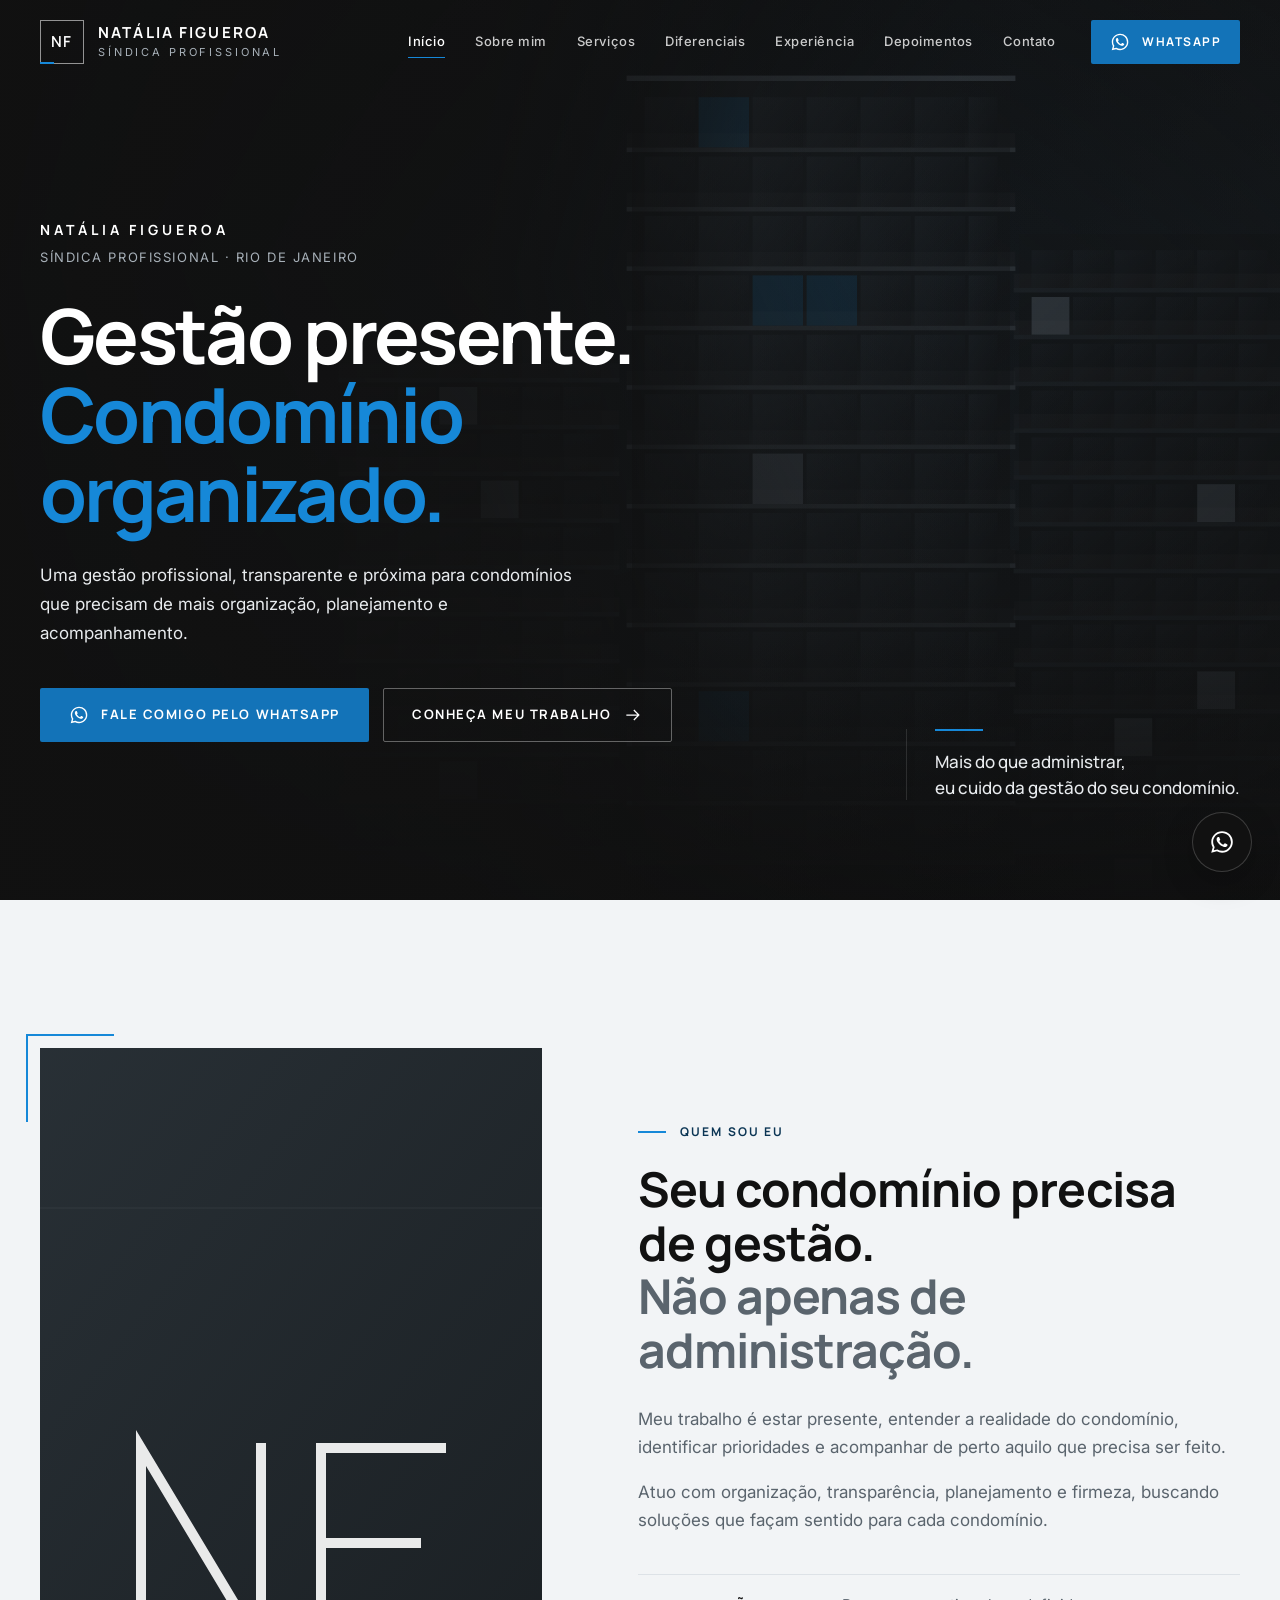
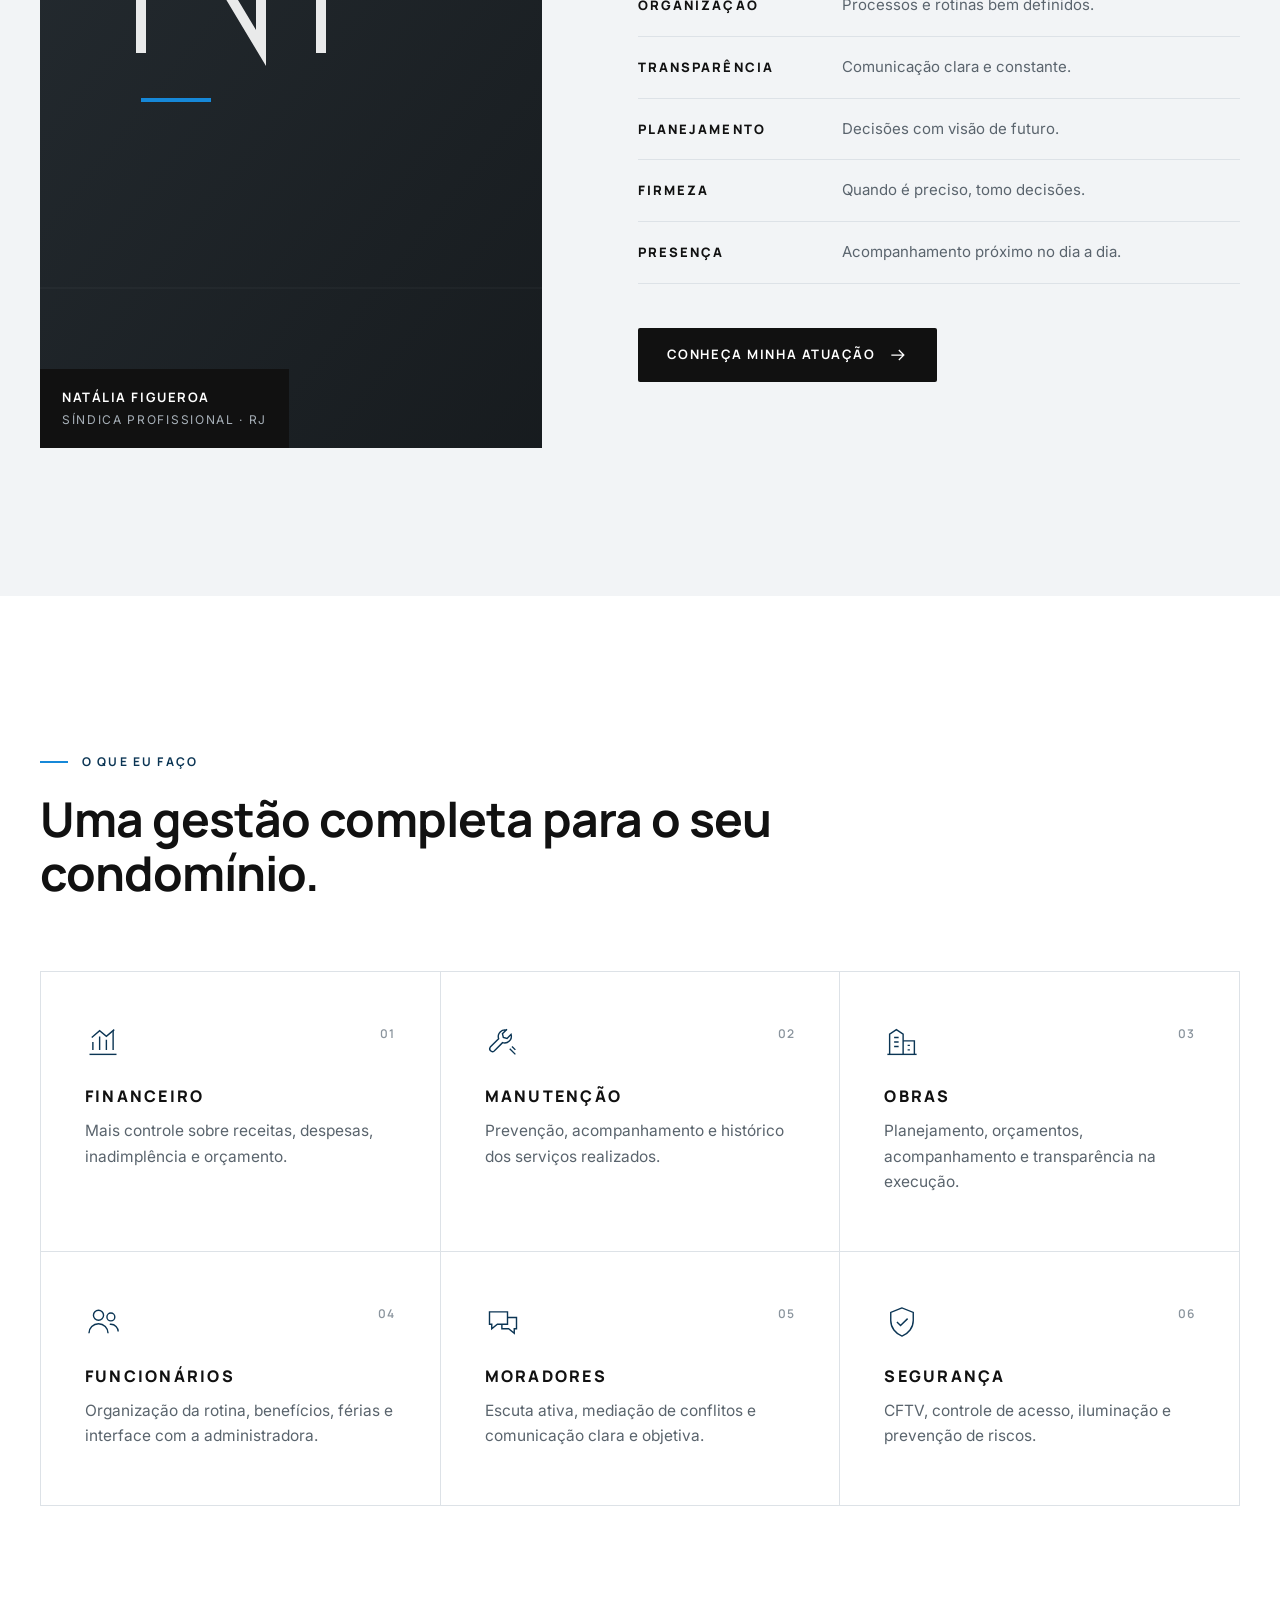
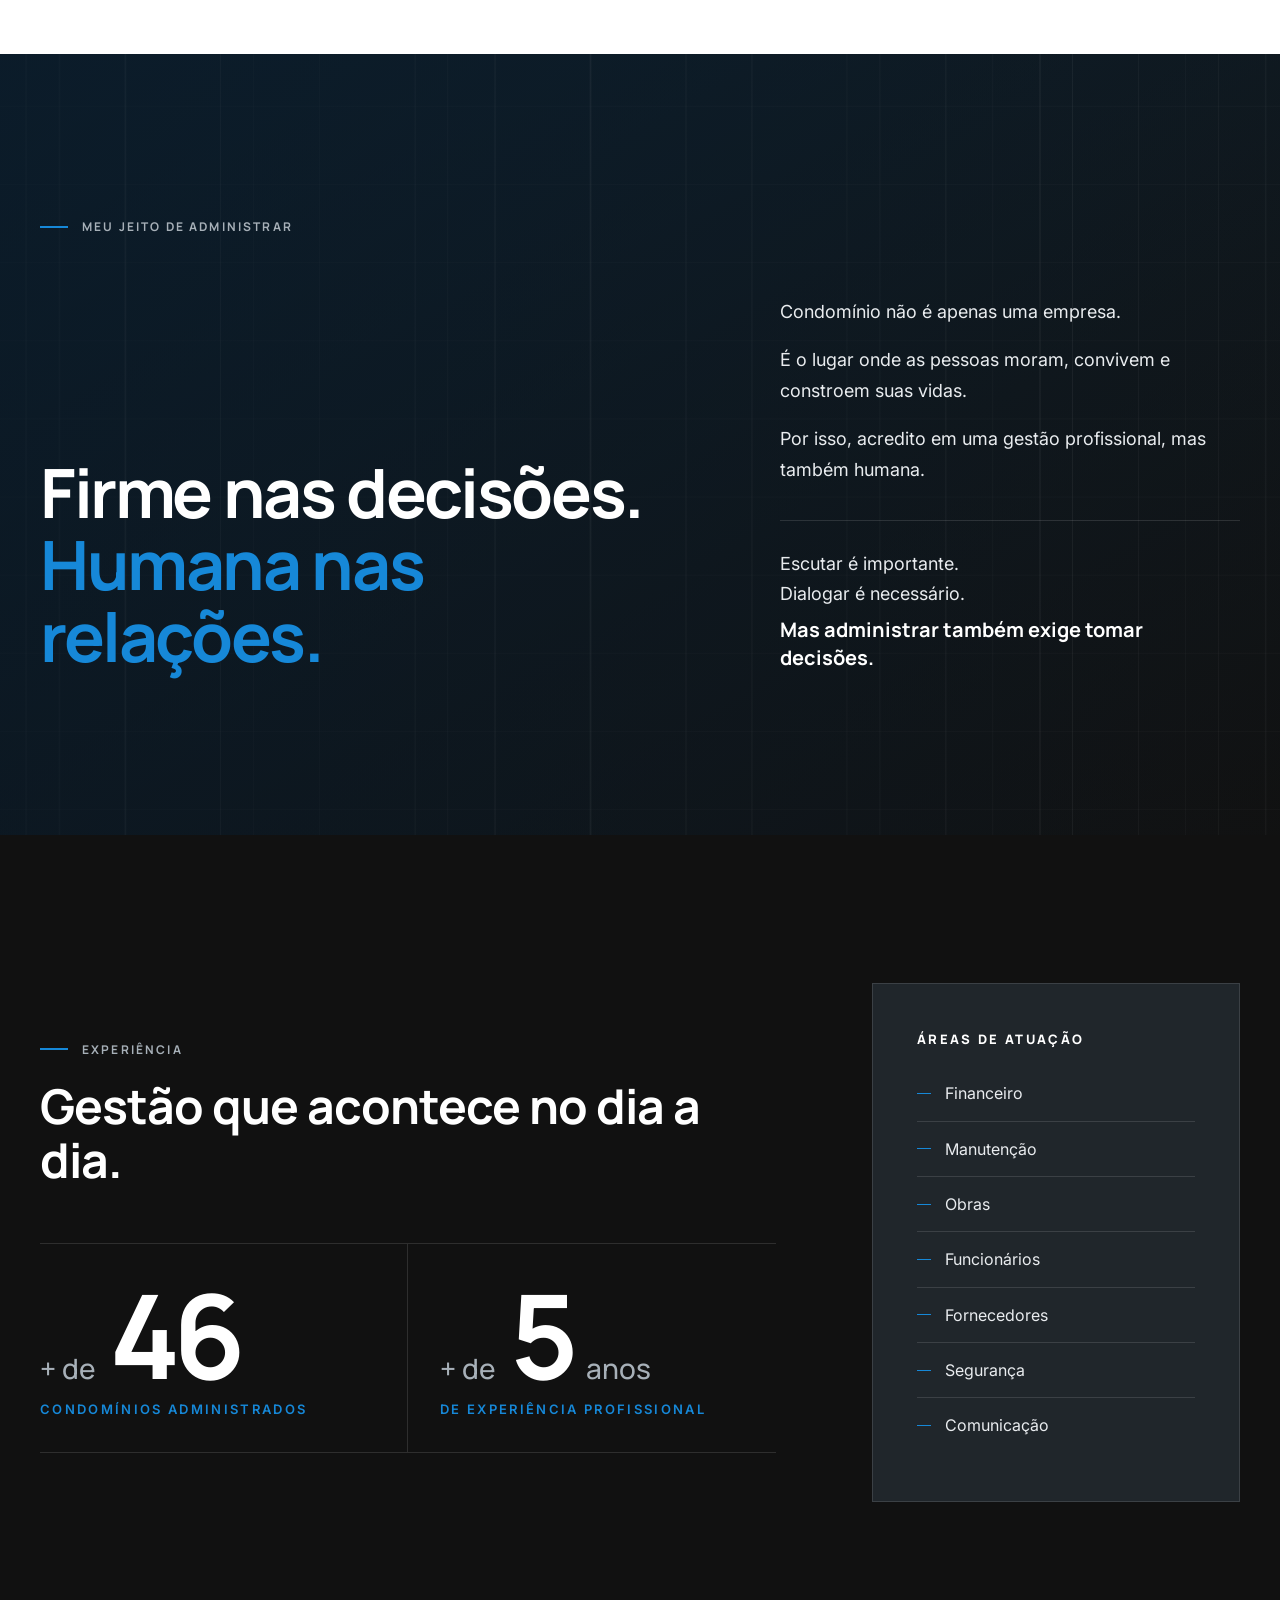
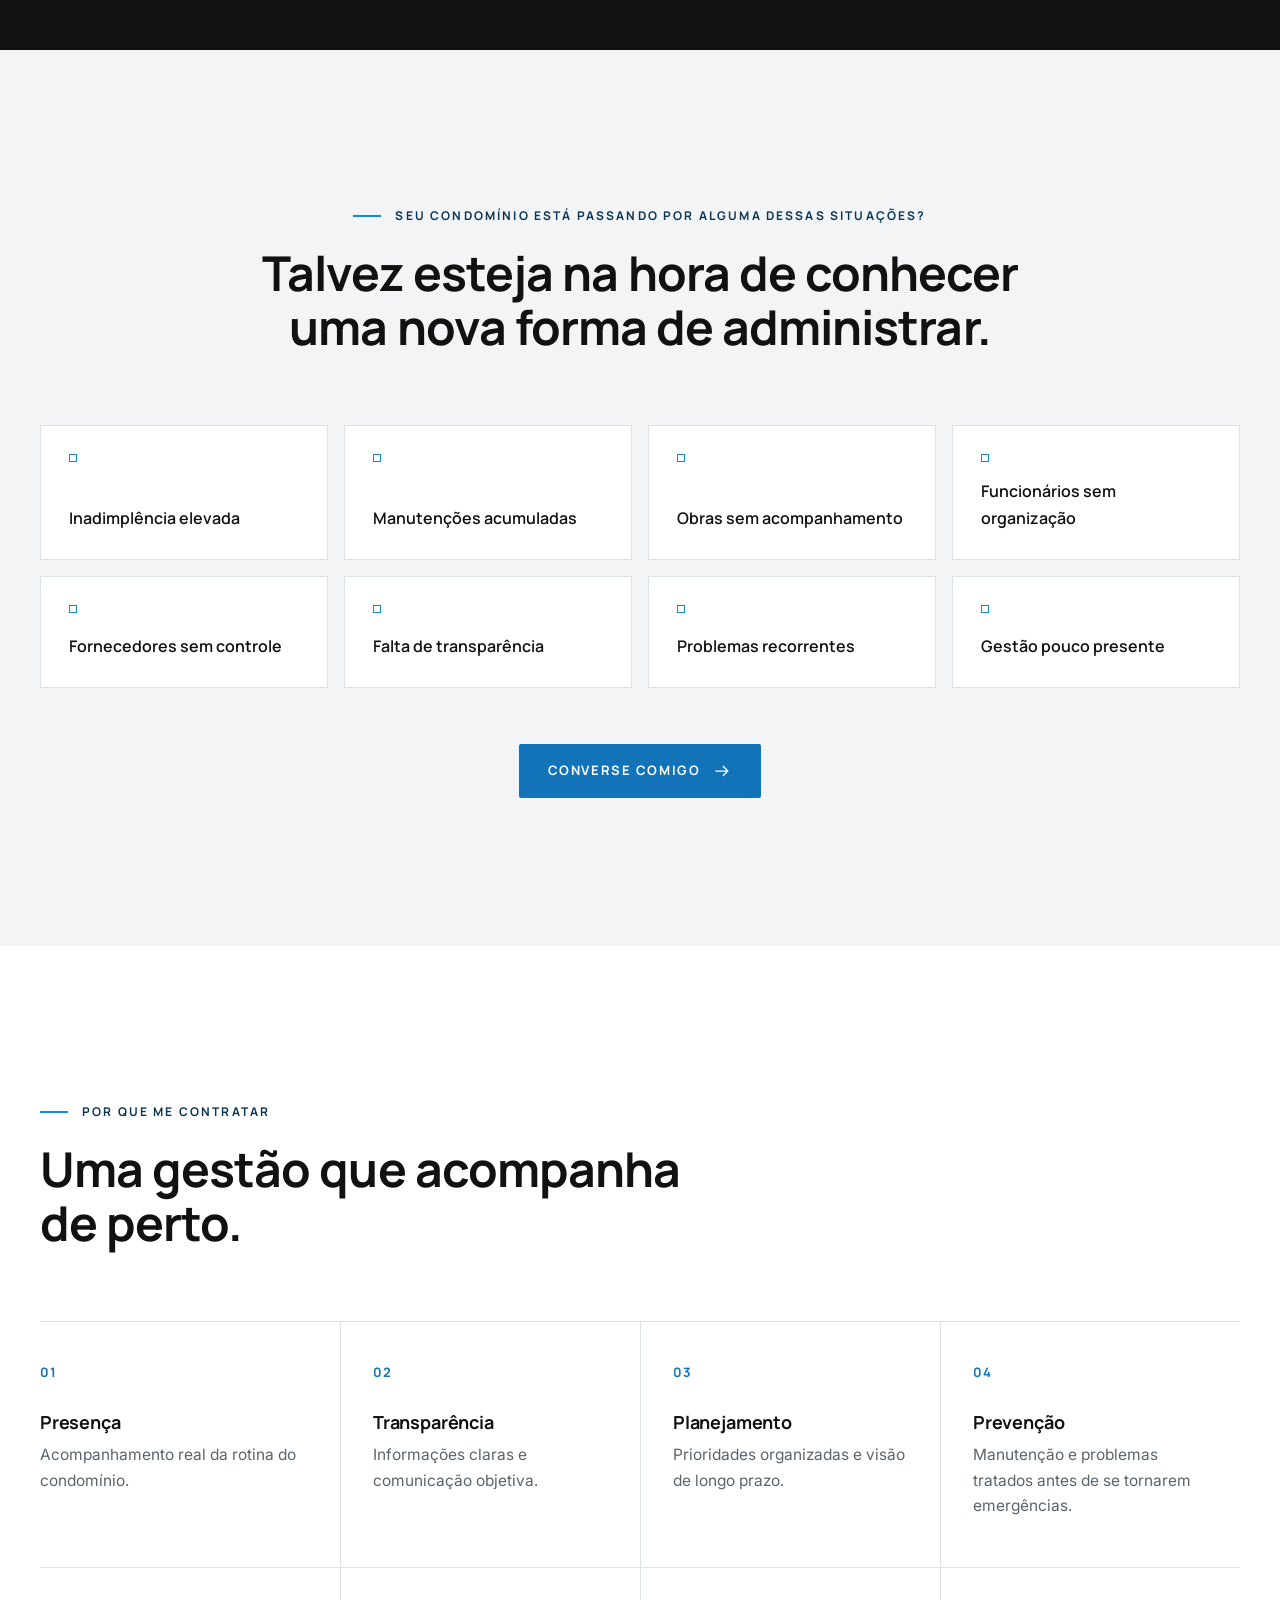
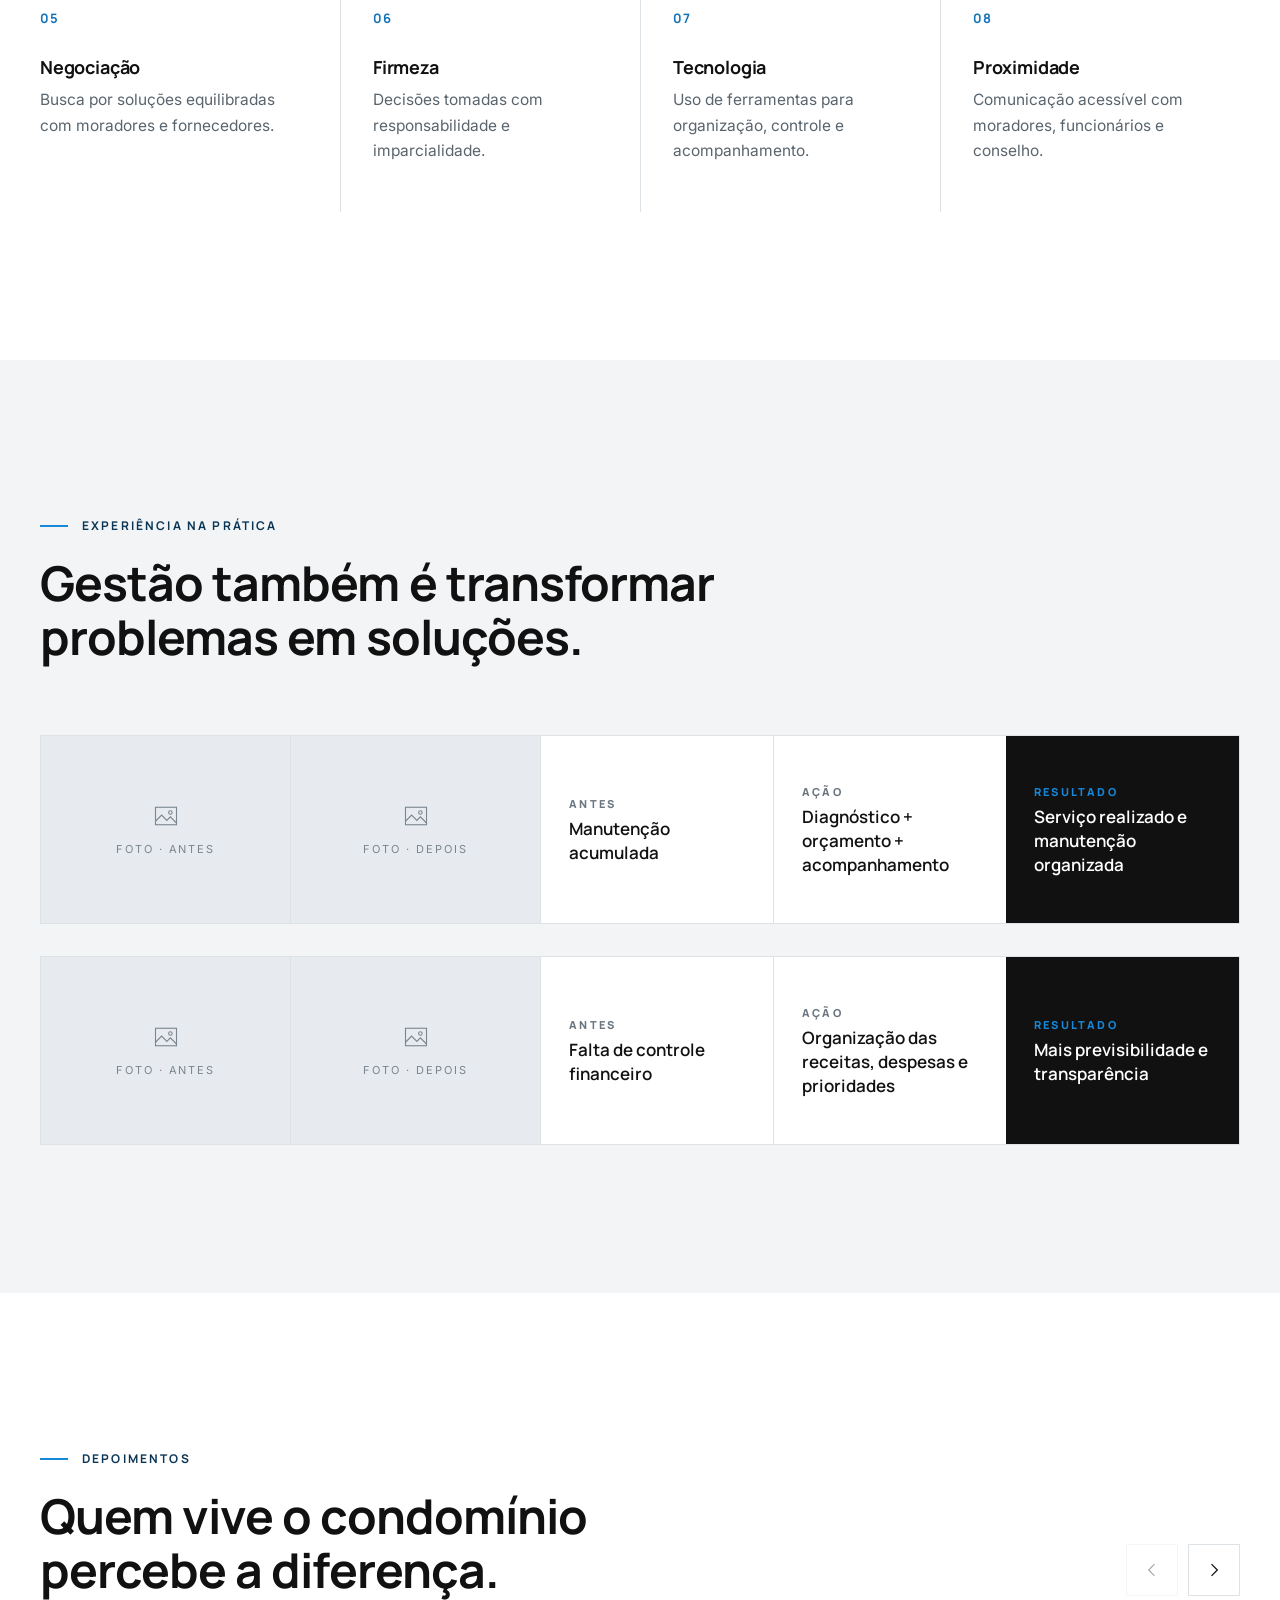
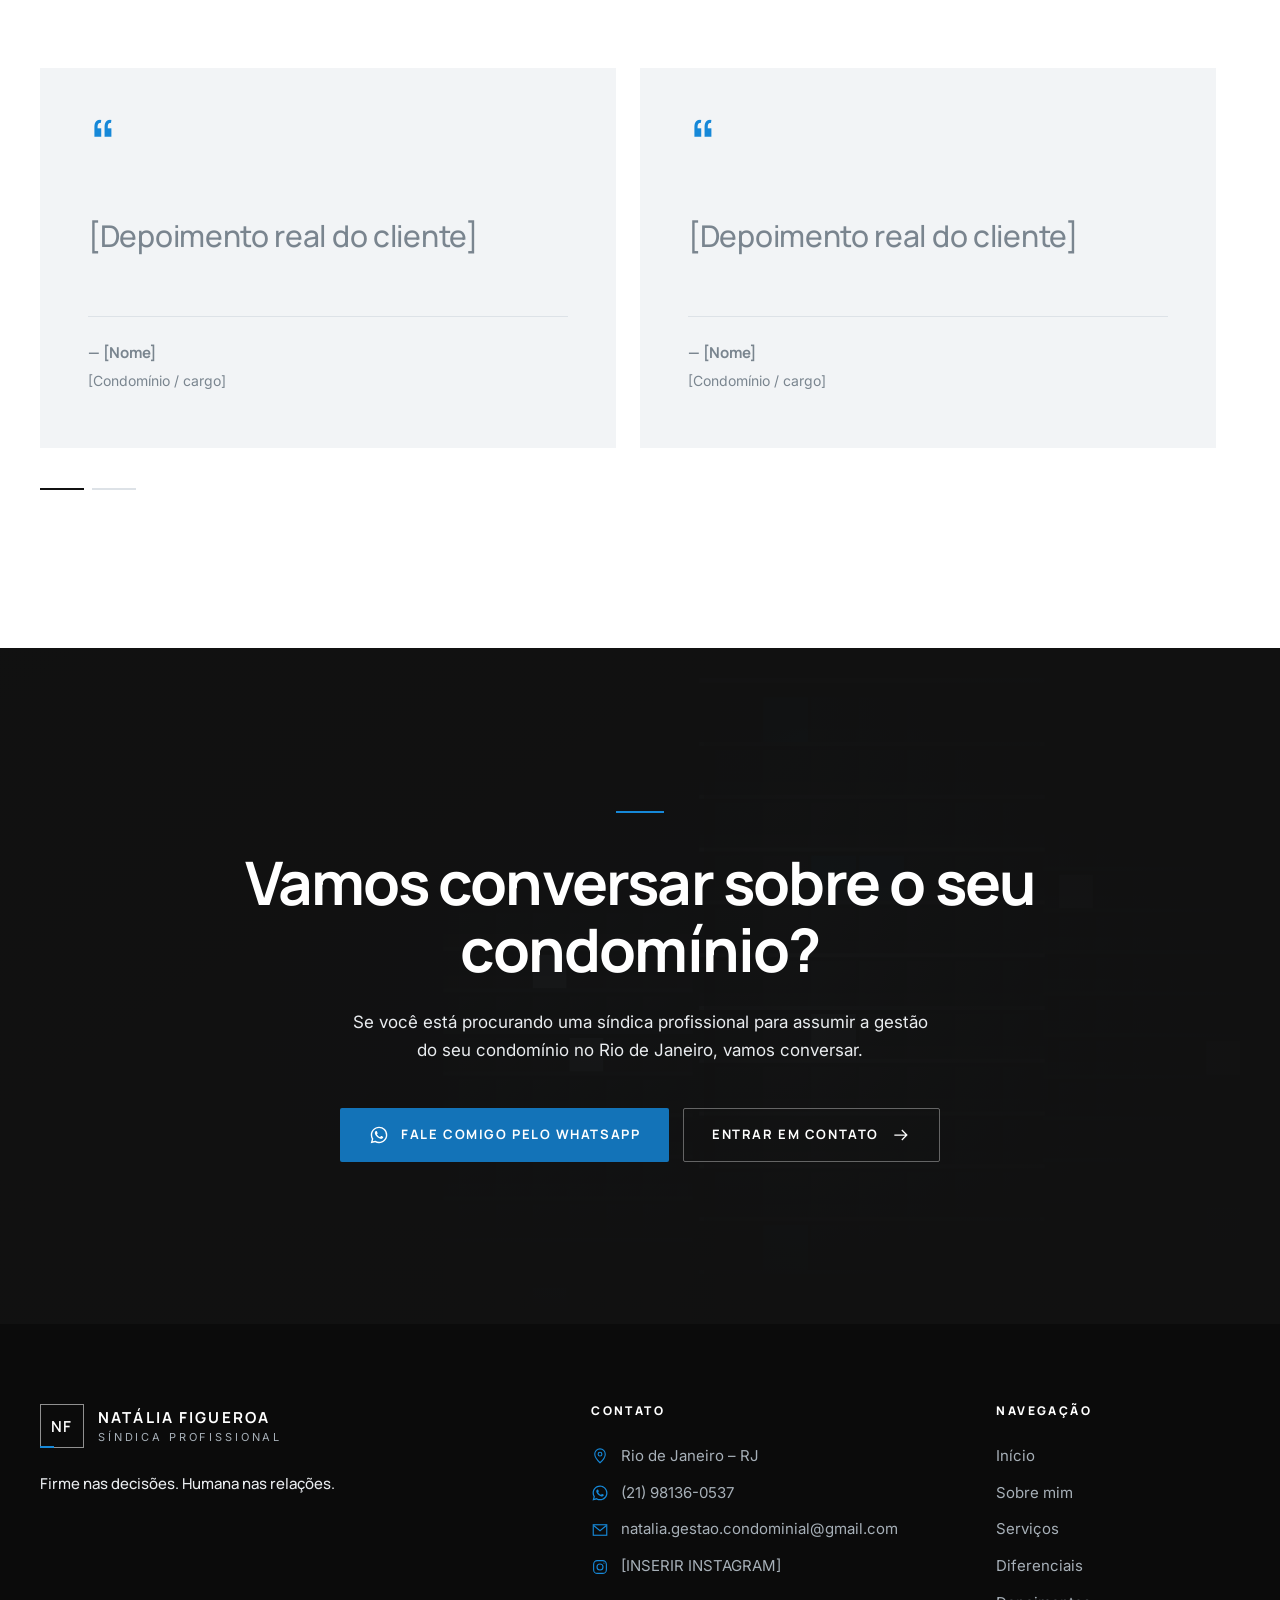
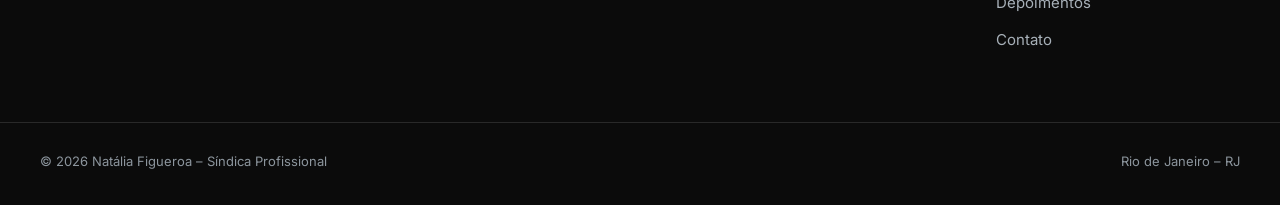
==== index.html @ 3140524d "Adiciona e-mail de contato Co-Authored-By: Claude Opus 5.5 <noreply@anthropic.com> Claude-Session: h" ====
<!doctype html>
<html lang="pt-BR">
<head>
  <meta charset="utf-8">
  <meta name="viewport" content="width=device-width, initial-scale=1">
  <title>Natália Figueroa | Síndica Profissional no Rio de Janeiro</title>
  <meta name="description" content="Síndica profissional no Rio de Janeiro. Gestão presente, transparente e planejada para condomínios que buscam organização, segurança e melhores resultados.">
  <meta name="keywords" content="síndica profissional no Rio de Janeiro, síndica profissional RJ, síndica profissional, síndico profissional Rio de Janeiro, gestão de condomínios RJ, gestão condominial Rio de Janeiro, administração de condomínio">
  <meta name="author" content="Natália Figueroa">
  <meta name="robots" content="index, follow">
  <meta name="theme-color" content="#111111">
  <!-- Substitua pelo domínio definitivo quando o site for publicado -->
  <link rel="canonical" href="https://www.nataliafigueroa.com.br/">

  <!-- Open Graph -->
  <meta property="og:type" content="website">
  <meta property="og:locale" content="pt_BR">
  <meta property="og:site_name" content="Natália Figueroa – Síndica Profissional">
  <meta property="og:title" content="Natália Figueroa | Síndica Profissional no Rio de Janeiro">
  <meta property="og:description" content="Gestão presente. Condomínio organizado. Gestão profissional, transparente e próxima para condomínios no Rio de Janeiro.">
  <meta property="og:url" content="https://www.nataliafigueroa.com.br/">
  <meta property="og:image" content="https://www.nataliafigueroa.com.br/assets/img/og-image.jpg">
  <meta property="og:image:width" content="1200">
  <meta property="og:image:height" content="630">
  <meta property="og:image:alt" content="Natália Figueroa – Síndica Profissional no Rio de Janeiro">
  <meta name="twitter:card" content="summary_large_image">
  <meta name="twitter:title" content="Natália Figueroa | Síndica Profissional no Rio de Janeiro">
  <meta name="twitter:description" content="Gestão presente. Condomínio organizado.">
  <meta name="twitter:image" content="https://www.nataliafigueroa.com.br/assets/img/og-image.jpg">

  <link rel="icon" href="assets/img/favicon.svg" type="image/svg+xml">
  <link rel="icon" href="assets/img/favicon-32.png" sizes="32x32" type="image/png">
  <link rel="apple-touch-icon" href="assets/img/apple-touch-icon.png">
  <link rel="manifest" href="site.webmanifest">

  <link rel="preconnect" href="https://fonts.googleapis.com">
  <link rel="preconnect" href="https://fonts.gstatic.com" crossorigin>
  <link rel="stylesheet" href="https://fonts.googleapis.com/css2?family=Inter:wght@400;500;600&family=Manrope:wght@500;600;700;800&display=swap">

  <link rel="preload" href="assets/img/hero-condominio.svg" as="image" type="image/svg+xml">
  <link rel="stylesheet" href="assets/css/styles.css">
  <script>document.documentElement.classList.add("js");</script>

  <script type="application/ld+json">
  {
    "@context": "https://schema.org",
    "@type": "ProfessionalService",
    "name": "Natália Figueroa – Síndica Profissional",
    "description": "Síndica profissional no Rio de Janeiro. Gestão presente, transparente e planejada para condomínios.",
    "url": "https://www.nataliafigueroa.com.br/",
    "image": "https://www.nataliafigueroa.com.br/assets/img/og-image.jpg",
    "areaServed": { "@type": "City", "name": "Rio de Janeiro" },
    "address": { "@type": "PostalAddress", "addressLocality": "Rio de Janeiro", "addressRegion": "RJ", "addressCountry": "BR" },
    "telephone": "+55-21-98136-0537",
    "email": "natalia.gestao.condominial@gmail.com",
    "founder": { "@type": "Person", "name": "Natália Figueroa", "jobTitle": "Síndica Profissional" },
    "knowsAbout": ["Gestão condominial", "Síndica profissional", "Gestão financeira de condomínios", "Manutenção predial", "Acompanhamento de obras"]
  }
  </script>
</head>
<body>

  <!-- Biblioteca de ícones (linha fina, cor herdada) -->
  <svg xmlns="http://www.w3.org/2000/svg" class="sprite" aria-hidden="true">
    <symbol id="i-whatsapp" viewBox="0 0 24 24"><path fill="currentColor" d="M12.04 2C6.58 2 2.13 6.45 2.13 11.91c0 1.75.46 3.45 1.32 4.95L2.05 22l5.25-1.38a9.9 9.9 0 0 0 4.74 1.21h.01c5.46 0 9.91-4.45 9.91-9.91 0-2.65-1.03-5.14-2.9-7.01A9.82 9.82 0 0 0 12.04 2Zm.01 18.15h-.01a8.23 8.23 0 0 1-4.2-1.15l-.3-.18-3.12.82.83-3.04-.2-.31a8.2 8.2 0 0 1-1.26-4.38c0-4.54 3.7-8.23 8.25-8.23 2.2 0 4.27.86 5.83 2.42a8.18 8.18 0 0 1 2.41 5.82c0 4.54-3.7 8.23-8.23 8.23Zm4.52-6.16c-.25-.12-1.47-.72-1.69-.81-.23-.08-.39-.12-.56.12-.16.25-.64.81-.78.97-.14.17-.29.19-.54.06-.25-.12-1.05-.39-1.99-1.23-.74-.66-1.23-1.47-1.38-1.72-.14-.25-.02-.38.11-.51.11-.11.25-.29.37-.43.13-.15.17-.25.25-.42.08-.17.04-.31-.02-.43-.06-.12-.56-1.34-.76-1.84-.2-.48-.41-.42-.56-.43h-.48c-.17 0-.43.06-.66.31-.23.25-.86.85-.86 2.07 0 1.22.89 2.4 1.01 2.56.12.17 1.75 2.67 4.23 3.74.59.26 1.05.41 1.41.52.59.19 1.13.16 1.56.1.48-.07 1.47-.6 1.67-1.18.21-.58.21-1.07.14-1.18-.06-.1-.22-.16-.47-.28Z"/></symbol>
    <symbol id="i-arrow" viewBox="0 0 24 24"><path fill="none" stroke="currentColor" stroke-width="1.5" d="M4 12h15M13 6l6 6-6 6"/></symbol>
    <symbol id="i-chevron-left" viewBox="0 0 24 24"><path fill="none" stroke="currentColor" stroke-width="1.5" d="M15 5l-7 7 7 7"/></symbol>
    <symbol id="i-chevron-right" viewBox="0 0 24 24"><path fill="none" stroke="currentColor" stroke-width="1.5" d="M9 5l7 7-7 7"/></symbol>
    <symbol id="i-financeiro" viewBox="0 0 32 32"><g fill="none" stroke="currentColor" stroke-width="1.25"><path d="M4 27h24"/><path d="M7 23v-7M13 23V11M19 23v-9M25 23V6"/><path d="M6 12l7-6 6 5 7-6"/></g></symbol>
    <symbol id="i-manutencao" viewBox="0 0 32 32"><g fill="none" stroke="currentColor" stroke-width="1.25"><path d="M19.5 5.5a6 6 0 0 0-7.4 7.6L4.7 20.5a2.5 2.5 0 0 0 3.5 3.5l7.4-7.4a6 6 0 0 0 7.6-7.4l-3.6 3.6-3.3-.8-.8-3.3 3.6-3.6Z"/><path d="M22 22l5 5M24 20l3 3"/></g></symbol>
    <symbol id="i-obras" viewBox="0 0 32 32"><g fill="none" stroke="currentColor" stroke-width="1.25"><path d="M5 27V9l6-4 6 4v18"/><path d="M17 15h10v12"/><path d="M3 27h26"/><path d="M9 12h4M9 16h4M9 20h4M21 19h2M21 23h2"/></g></symbol>
    <symbol id="i-funcionarios" viewBox="0 0 32 32"><g fill="none" stroke="currentColor" stroke-width="1.25"><circle cx="12" cy="10" r="4.5"/><path d="M3.5 26c0-4.7 3.8-8.5 8.5-8.5s8.5 3.8 8.5 8.5"/><circle cx="23" cy="11.5" r="3.5"/><path d="M22 18.1c.3 0 .7-.1 1-.1 3.6 0 6.5 2.9 6.5 6.5"/></g></symbol>
    <symbol id="i-moradores" viewBox="0 0 32 32"><g fill="none" stroke="currentColor" stroke-width="1.25"><path d="M4 7h16v11H11l-5 4v-4H4z"/><path d="M20 12h8v10h-2v4l-5-4h-6v-4"/></g></symbol>
    <symbol id="i-seguranca" viewBox="0 0 32 32"><g fill="none" stroke="currentColor" stroke-width="1.25"><path d="M16 3.5 6 7.5v7.2c0 6.3 4.2 11.6 10 13.8 5.8-2.2 10-7.5 10-13.8V7.5l-10-4Z"/><path d="M11.5 16l3.2 3.2L21 13"/></g></symbol>
    <symbol id="i-pin" viewBox="0 0 24 24"><g fill="none" stroke="currentColor" stroke-width="1.5"><path d="M12 21s-7-6.2-7-11.5A7 7 0 0 1 19 9.5C19 14.8 12 21 12 21Z"/><circle cx="12" cy="9.5" r="2.5"/></g></symbol>
    <symbol id="i-mail" viewBox="0 0 24 24"><g fill="none" stroke="currentColor" stroke-width="1.5"><rect x="3" y="5" width="18" height="14"/><path d="m3.5 6 8.5 7 8.5-7"/></g></symbol>
    <symbol id="i-instagram" viewBox="0 0 24 24"><g fill="none" stroke="currentColor" stroke-width="1.5"><rect x="3.5" y="3.5" width="17" height="17" rx="5"/><circle cx="12" cy="12" r="4"/><circle cx="17.3" cy="6.7" r=".8" fill="currentColor" stroke="none"/></g></symbol>
    <symbol id="i-image" viewBox="0 0 32 32"><g fill="none" stroke="currentColor" stroke-width="1.25"><rect x="4" y="6" width="24" height="20"/><path d="m4 22 7-7 6 6 4-4 7 7"/><circle cx="21" cy="12" r="2"/></g></symbol>
  </svg>

  <a class="skip-link" href="#conteudo">Pular para o conteúdo</a>

  <!-- ================= CABEÇALHO ================= -->
  <header class="header" id="topo">
    <div class="container header__inner">
      <a class="brand" href="#inicio" aria-label="Natália Figueroa – Síndica Profissional, voltar ao início">
        <span class="brand__mark" aria-hidden="true">NF</span>
        <span class="brand__text">
          <span class="brand__name">Natália Figueroa</span>
          <span class="brand__role">Síndica Profissional</span>
        </span>
      </a>

      <button class="nav-toggle" type="button" aria-expanded="false" aria-controls="menu-principal" aria-label="Abrir menu">
        <span class="nav-toggle__bar" aria-hidden="true"></span>
        <span class="nav-toggle__bar" aria-hidden="true"></span>
      </button>

      <nav class="nav" id="menu-principal" aria-label="Menu principal">
        <ul class="nav__list">
          <li><a class="nav__link" href="#inicio">Início</a></li>
          <li><a class="nav__link" href="#sobre-mim">Sobre mim</a></li>
          <li><a class="nav__link" href="#servicos">Serviços</a></li>
          <li><a class="nav__link" href="#diferenciais">Diferenciais</a></li>
          <li><a class="nav__link" href="#experiencia">Experiência</a></li>
          <li><a class="nav__link" href="#depoimentos">Depoimentos</a></li>
          <li><a class="nav__link" href="#contato">Contato</a></li>
        </ul>
        <a class="btn btn--primary btn--sm nav__cta" data-whatsapp href="https://wa.me/5521981360537" target="_blank" rel="noopener">
          <svg class="icon" aria-hidden="true"><use href="#i-whatsapp"/></svg>
          WhatsApp
        </a>
      </nav>
    </div>
  </header>

  <main id="conteudo">

    <!-- ================= 1. HERO ================= -->
    <section class="hero" id="inicio" aria-labelledby="hero-title">
      <!-- Imagem de fundo: substitua assets/img/hero-condominio.svg por uma fotografia real (WebP) de condomínio residencial no Rio de Janeiro -->
      <div class="hero__media" role="img" aria-label="Fachada de condomínio residencial moderno ao entardecer"></div>
      <div class="hero__overlay" aria-hidden="true"></div>

      <div class="container hero__inner">
        <div class="hero__content">
          <p class="hero__id reveal">
            <span class="hero__name">Natália Figueroa</span>
            <span class="hero__role">Síndica profissional · Rio de Janeiro</span>
          </p>

          <h1 class="hero__title reveal" id="hero-title">
            Gestão presente.<br>
            <span class="accent">Condomínio organizado.</span>
          </h1>

          <p class="hero__lead reveal">Uma gestão profissional, transparente e próxima para condomínios que precisam de mais organização, planejamento e acompanhamento.</p>

          <div class="hero__actions reveal">
            <a class="btn btn--primary" data-whatsapp href="https://wa.me/5521981360537" target="_blank" rel="noopener">
              <svg class="icon" aria-hidden="true"><use href="#i-whatsapp"/></svg>
              Fale comigo pelo WhatsApp
            </a>
            <a class="btn btn--ghost" href="#sobre-mim">
              Conheça meu trabalho
              <svg class="icon" aria-hidden="true"><use href="#i-arrow"/></svg>
            </a>
          </div>
        </div>

        <blockquote class="hero__quote reveal">
          <span class="line" aria-hidden="true"></span>
          <p>Mais do que administrar,<br>eu cuido da gestão do seu condomínio.</p>
        </blockquote>
      </div>
    </section>

    <!-- ================= 2. SOBRE MIM ================= -->
    <section class="section section--light about" id="sobre-mim" aria-labelledby="sobre-title">
      <div class="container about__grid">
        <figure class="about__photo reveal">
          <!-- Substitua por uma fotografia profissional real da Natália (ex.: assets/img/natalia-figueroa.webp, proporção 4:5) -->
          <img src="assets/img/natalia-figueroa.svg" width="800" height="1000" loading="lazy" decoding="async"
               alt="Natália Figueroa, síndica profissional no Rio de Janeiro">
          <figcaption class="about__caption">
            <span>Natália Figueroa</span>
            <span>Síndica Profissional · RJ</span>
          </figcaption>
        </figure>

        <div class="about__content">
          <p class="eyebrow reveal">Quem sou eu</p>
          <h2 class="section-title reveal" id="sobre-title">Seu condomínio precisa de gestão. <span class="muted">Não apenas de administração.</span></h2>
          <div class="prose reveal">
            <p>Meu trabalho é estar presente, entender a realidade do condomínio, identificar prioridades e acompanhar de perto aquilo que precisa ser feito.</p>
            <p>Atuo com organização, transparência, planejamento e firmeza, buscando soluções que façam sentido para cada condomínio.</p>
          </div>

          <ul class="pillars" role="list">
            <li class="pillar reveal"><h3>Organização</h3><p>Processos e rotinas bem definidos.</p></li>
            <li class="pillar reveal"><h3>Transparência</h3><p>Comunicação clara e constante.</p></li>
            <li class="pillar reveal"><h3>Planejamento</h3><p>Decisões com visão de futuro.</p></li>
            <li class="pillar reveal"><h3>Firmeza</h3><p>Quando é preciso, tomo decisões.</p></li>
            <li class="pillar reveal"><h3>Presença</h3><p>Acompanhamento próximo no dia a dia.</p></li>
          </ul>

          <a class="btn btn--dark reveal" href="#servicos">
            Conheça minha atuação
            <svg class="icon" aria-hidden="true"><use href="#i-arrow"/></svg>
          </a>
        </div>
      </div>
    </section>

    <!-- ================= 3. SERVIÇOS ================= -->
    <section class="section services" id="servicos" aria-labelledby="servicos-title">
      <div class="container">
        <header class="section-head">
          <p class="eyebrow reveal">O que eu faço</p>
          <h2 class="section-title reveal" id="servicos-title">Uma gestão completa para o seu condomínio.</h2>
        </header>

        <ul class="services__grid" role="list">
          <li class="service reveal">
            <svg class="service__icon" aria-hidden="true"><use href="#i-financeiro"/></svg>
            <span class="service__num" aria-hidden="true">01</span>
            <h3>Financeiro</h3>
            <p>Mais controle sobre receitas, despesas, inadimplência e orçamento.</p>
          </li>
          <li class="service reveal">
            <svg class="service__icon" aria-hidden="true"><use href="#i-manutencao"/></svg>
            <span class="service__num" aria-hidden="true">02</span>
            <h3>Manutenção</h3>
            <p>Prevenção, acompanhamento e histórico dos serviços realizados.</p>
          </li>
          <li class="service reveal">
            <svg class="service__icon" aria-hidden="true"><use href="#i-obras"/></svg>
            <span class="service__num" aria-hidden="true">03</span>
            <h3>Obras</h3>
            <p>Planejamento, orçamentos, acompanhamento e transparência na execução.</p>
          </li>
          <li class="service reveal">
            <svg class="service__icon" aria-hidden="true"><use href="#i-funcionarios"/></svg>
            <span class="service__num" aria-hidden="true">04</span>
            <h3>Funcionários</h3>
            <p>Organização da rotina, benefícios, férias e interface com a administradora.</p>
          </li>
          <li class="service reveal">
            <svg class="service__icon" aria-hidden="true"><use href="#i-moradores"/></svg>
            <span class="service__num" aria-hidden="true">05</span>
            <h3>Moradores</h3>
            <p>Escuta ativa, mediação de conflitos e comunicação clara e objetiva.</p>
          </li>
          <li class="service reveal">
            <svg class="service__icon" aria-hidden="true"><use href="#i-seguranca"/></svg>
            <span class="service__num" aria-hidden="true">06</span>
            <h3>Segurança</h3>
            <p>CFTV, controle de acesso, iluminação e prevenção de riscos.</p>
          </li>
        </ul>
      </div>
    </section>

    <!-- ================= 4. MEU JEITO DE ADMINISTRAR ================= -->
    <section class="manifesto" id="meu-jeito" aria-labelledby="manifesto-title">
      <!-- Fundo: pode ser substituído por fotografia de condomínio (o overlay escuro já está aplicado) -->
      <div class="manifesto__media" aria-hidden="true"></div>
      <div class="container manifesto__inner">
        <p class="eyebrow eyebrow--light reveal">Meu jeito de administrar</p>
        <h2 class="manifesto__title reveal" id="manifesto-title">Firme nas decisões.<br><span class="accent">Humana nas relações.</span></h2>
        <div class="manifesto__text">
          <p class="reveal">Condomínio não é apenas uma empresa.</p>
          <p class="reveal">É o lugar onde as pessoas moram, convivem e constroem suas vidas.</p>
          <p class="reveal">Por isso, acredito em uma gestão profissional, mas também humana.</p>
          <p class="manifesto__close reveal">
            <span>Escutar é importante.</span>
            <span>Dialogar é necessário.</span>
            <strong>Mas administrar também exige tomar decisões.</strong>
          </p>
        </div>
      </div>
    </section>

    <!-- ================= 5. EXPERIÊNCIA E RESULTADOS ================= -->
    <section class="section section--dark experience" id="experiencia" aria-labelledby="experiencia-title">
      <div class="container experience__grid">
        <div>
          <p class="eyebrow eyebrow--light reveal">Experiência</p>
          <h2 class="section-title section-title--light reveal" id="experiencia-title">Gestão que acontece no dia a dia.</h2>

          <!--
            NÚMEROS: para alterar, edite apenas o atributo data-count (e o texto dentro do <span>, usado quando o JavaScript está desativado).
            Utilize somente informações verdadeiras e comprováveis.
          -->
          <dl class="stats">
            <div class="stat reveal">
              <dt class="stat__label">Condomínios administrados</dt>
              <dd class="stat__value"><span class="stat__prefix">+ de</span> <span class="stat__num" data-count="46">46</span></dd>
            </div>
            <div class="stat reveal">
              <dt class="stat__label">De experiência profissional</dt>
              <dd class="stat__value"><span class="stat__prefix">+ de</span> <span class="stat__num" data-count="5">5</span> <span class="stat__suffix">anos</span></dd>
            </div>
          </dl>
        </div>

        <aside class="areas reveal" aria-labelledby="areas-title">
          <h3 class="areas__title" id="areas-title">Áreas de atuação</h3>
          <ul class="areas__list" role="list">
            <li>Financeiro</li>
            <li>Manutenção</li>
            <li>Obras</li>
            <li>Funcionários</li>
            <li>Fornecedores</li>
            <li>Segurança</li>
            <li>Comunicação</li>
          </ul>
        </aside>
      </div>
    </section>

    <!-- ================= 6. SITUAÇÕES ================= -->
    <section class="section section--light issues" id="situacoes" aria-labelledby="situacoes-title">
      <div class="container">
        <header class="section-head section-head--center">
          <p class="eyebrow reveal">Seu condomínio está passando por alguma dessas situações?</p>
          <h2 class="section-title reveal" id="situacoes-title">Talvez esteja na hora de conhecer uma nova forma de administrar.</h2>
        </header>

        <ul class="issues__grid" role="list">
          <li class="issue reveal">Inadimplência elevada</li>
          <li class="issue reveal">Manutenções acumuladas</li>
          <li class="issue reveal">Obras sem acompanhamento</li>
          <li class="issue reveal">Funcionários sem organização</li>
          <li class="issue reveal">Fornecedores sem controle</li>
          <li class="issue reveal">Falta de transparência</li>
          <li class="issue reveal">Problemas recorrentes</li>
          <li class="issue reveal">Gestão pouco presente</li>
        </ul>

        <div class="issues__cta reveal">
          <a class="btn btn--primary" data-whatsapp href="https://wa.me/5521981360537" target="_blank" rel="noopener">
            Converse comigo
            <svg class="icon" aria-hidden="true"><use href="#i-arrow"/></svg>
          </a>
        </div>
      </div>
    </section>

    <!-- ================= 7. DIFERENCIAIS ================= -->
    <section class="section differentials" id="diferenciais" aria-labelledby="diferenciais-title">
      <div class="container">
        <header class="section-head section-head--split">
          <div>
            <p class="eyebrow reveal">Por que me contratar</p>
            <h2 class="section-title reveal" id="diferenciais-title">Uma gestão que acompanha de perto.</h2>
          </div>
        </header>

        <ol class="diff__grid" role="list">
          <li class="diff reveal"><span class="diff__num" aria-hidden="true">01</span><h3>Presença</h3><p>Acompanhamento real da rotina do condomínio.</p></li>
          <li class="diff reveal"><span class="diff__num" aria-hidden="true">02</span><h3>Transparência</h3><p>Informações claras e comunicação objetiva.</p></li>
          <li class="diff reveal"><span class="diff__num" aria-hidden="true">03</span><h3>Planejamento</h3><p>Prioridades organizadas e visão de longo prazo.</p></li>
          <li class="diff reveal"><span class="diff__num" aria-hidden="true">04</span><h3>Prevenção</h3><p>Manutenção e problemas tratados antes de se tornarem emergências.</p></li>
          <li class="diff reveal"><span class="diff__num" aria-hidden="true">05</span><h3>Negociação</h3><p>Busca por soluções equilibradas com moradores e fornecedores.</p></li>
          <li class="diff reveal"><span class="diff__num" aria-hidden="true">06</span><h3>Firmeza</h3><p>Decisões tomadas com responsabilidade e imparcialidade.</p></li>
          <li class="diff reveal"><span class="diff__num" aria-hidden="true">07</span><h3>Tecnologia</h3><p>Uso de ferramentas para organização, controle e acompanhamento.</p></li>
          <li class="diff reveal"><span class="diff__num" aria-hidden="true">08</span><h3>Proximidade</h3><p>Comunicação acessível com moradores, funcionários e conselho.</p></li>
        </ol>
      </div>
    </section>

    <!-- ================= 8. EXPERIÊNCIA NA PRÁTICA ================= -->
    <section class="section section--light cases" id="na-pratica" aria-labelledby="pratica-title">
      <div class="container">
        <header class="section-head">
          <p class="eyebrow reveal">Experiência na prática</p>
          <h2 class="section-title reveal" id="pratica-title">Gestão também é transformar problemas em soluções.</h2>
        </header>

        <!--
          CASOS REAIS: duplique um bloco <article class="case"> para cada novo caso.
          Para inserir fotos, troque o <div class="case__photo case__photo--empty"> por:
          <img class="case__photo" src="assets/img/casos/nome-da-foto.webp" alt="Descrição da foto" loading="lazy" width="800" height="600">
          Insira apenas resultados, valores e fotos reais e comprováveis.
        -->
        <div class="cases__list">
          <article class="case reveal">
            <div class="case__media">
              <div class="case__photo case__photo--empty" role="img" aria-label="Espaço reservado para foto do antes">
                <svg class="icon" aria-hidden="true"><use href="#i-image"/></svg><span>Foto · antes</span>
              </div>
              <div class="case__photo case__photo--empty" role="img" aria-label="Espaço reservado para foto do depois">
                <svg class="icon" aria-hidden="true"><use href="#i-image"/></svg><span>Foto · depois</span>
              </div>
            </div>
            <dl class="case__steps">
              <div class="case__step"><dt>Antes</dt><dd>Manutenção acumulada</dd></div>
              <div class="case__step"><dt>Ação</dt><dd>Diagnóstico + orçamento + acompanhamento</dd></div>
              <div class="case__step case__step--result"><dt>Resultado</dt><dd>Serviço realizado e manutenção organizada</dd></div>
            </dl>
          </article>

          <article class="case reveal">
            <div class="case__media">
              <div class="case__photo case__photo--empty" role="img" aria-label="Espaço reservado para foto do antes">
                <svg class="icon" aria-hidden="true"><use href="#i-image"/></svg><span>Foto · antes</span>
              </div>
              <div class="case__photo case__photo--empty" role="img" aria-label="Espaço reservado para foto do depois">
                <svg class="icon" aria-hidden="true"><use href="#i-image"/></svg><span>Foto · depois</span>
              </div>
            </div>
            <dl class="case__steps">
              <div class="case__step"><dt>Antes</dt><dd>Falta de controle financeiro</dd></div>
              <div class="case__step"><dt>Ação</dt><dd>Organização das receitas, despesas e prioridades</dd></div>
              <div class="case__step case__step--result"><dt>Resultado</dt><dd>Mais previsibilidade e transparência</dd></div>
            </dl>
          </article>
        </div>
      </div>
    </section>

    <!-- ================= 9. DEPOIMENTOS ================= -->
    <section class="section testimonials" id="depoimentos" aria-labelledby="depoimentos-title">
      <div class="container">
        <header class="section-head section-head--split">
          <div>
            <p class="eyebrow reveal">Depoimentos</p>
            <h2 class="section-title reveal" id="depoimentos-title">Quem vive o condomínio percebe a diferença.</h2>
          </div>
          <div class="slider__controls reveal">
            <button class="slider__btn" type="button" data-slider-prev aria-label="Depoimento anterior">
              <svg class="icon" aria-hidden="true"><use href="#i-chevron-left"/></svg>
            </button>
            <button class="slider__btn" type="button" data-slider-next aria-label="Próximo depoimento">
              <svg class="icon" aria-hidden="true"><use href="#i-chevron-right"/></svg>
            </button>
          </div>
        </header>

        <!--
          DEPOIMENTOS: substitua os textos entre colchetes por depoimentos reais (com autorização do cliente).
          Para adicionar mais, duplique um <li class="slide">.
        -->
        <div class="slider reveal" data-slider aria-roledescription="carrossel" aria-label="Depoimentos de clientes">
          <ul class="slider__track" role="list">
            <li class="slide" aria-roledescription="slide" aria-label="1 de 3">
              <figure class="testimonial">
                <span class="testimonial__quote" aria-hidden="true">“</span>
                <blockquote><p class="placeholder">[Depoimento real do cliente]</p></blockquote>
                <figcaption><strong class="placeholder">— [Nome]</strong><span class="placeholder">[Condomínio / cargo]</span></figcaption>
              </figure>
            </li>
            <li class="slide" aria-roledescription="slide" aria-label="2 de 3">
              <figure class="testimonial">
                <span class="testimonial__quote" aria-hidden="true">“</span>
                <blockquote><p class="placeholder">[Depoimento real do cliente]</p></blockquote>
                <figcaption><strong class="placeholder">— [Nome]</strong><span class="placeholder">[Condomínio / cargo]</span></figcaption>
              </figure>
            </li>
            <li class="slide" aria-roledescription="slide" aria-label="3 de 3">
              <figure class="testimonial">
                <span class="testimonial__quote" aria-hidden="true">“</span>
                <blockquote><p class="placeholder">[Depoimento real do cliente]</p></blockquote>
                <figcaption><strong class="placeholder">— [Nome]</strong><span class="placeholder">[Condomínio / cargo]</span></figcaption>
              </figure>
            </li>
          </ul>
          <div class="slider__dots" data-slider-dots></div>
          <p class="sr-only" aria-live="polite" data-slider-status></p>
        </div>
      </div>
    </section>

    <!-- ================= 10. CTA FINAL ================= -->
    <section class="cta" id="contato" aria-labelledby="contato-title">
      <div class="cta__media" aria-hidden="true"></div>
      <div class="container cta__inner">
        <span class="line" aria-hidden="true"></span>
        <h2 class="cta__title reveal" id="contato-title">Vamos conversar sobre o seu condomínio?</h2>
        <p class="cta__lead reveal">Se você está procurando uma síndica profissional para assumir a gestão do seu condomínio no Rio de Janeiro, vamos conversar.</p>
        <div class="cta__actions reveal">
          <a class="btn btn--primary" data-whatsapp href="https://wa.me/5521981360537" target="_blank" rel="noopener">
            <svg class="icon" aria-hidden="true"><use href="#i-whatsapp"/></svg>
            Fale comigo pelo WhatsApp
          </a>
          <a class="btn btn--ghost" data-email href="mailto:natalia.gestao.condominial@gmail.com">
            Entrar em contato
            <svg class="icon" aria-hidden="true"><use href="#i-arrow"/></svg>
          </a>
        </div>
      </div>
    </section>
  </main>

  <!-- ================= RODAPÉ ================= -->
  <footer class="footer">
    <div class="container footer__grid">
      <div class="footer__brand">
        <a class="brand brand--footer" href="#inicio" aria-label="Natália Figueroa – Síndica Profissional, voltar ao início">
          <span class="brand__mark" aria-hidden="true">NF</span>
          <span class="brand__text">
            <span class="brand__name">Natália Figueroa</span>
            <span class="brand__role">Síndica Profissional</span>
          </span>
        </a>
        <p class="footer__tagline">Firme nas decisões. Humana nas relações.</p>
      </div>

      <address class="footer__contact" id="rodape-contato">
        <h2 class="footer__title">Contato</h2>
        <ul role="list">
          <li><svg class="icon" aria-hidden="true"><use href="#i-pin"/></svg><span>Rio de Janeiro – RJ</span></li>
          <li><svg class="icon" aria-hidden="true"><use href="#i-whatsapp"/></svg><span class="sr-only">WhatsApp: </span><a data-whatsapp data-contact="whatsapp" href="https://wa.me/5521981360537" target="_blank" rel="noopener">(21) 98136-0537</a></li>
          <li><svg class="icon" aria-hidden="true"><use href="#i-mail"/></svg><span class="sr-only">E-mail: </span><a data-contact="email" href="mailto:natalia.gestao.condominial@gmail.com">natalia.gestao.condominial@gmail.com</a></li>
          <li><svg class="icon" aria-hidden="true"><use href="#i-instagram"/></svg><span class="sr-only">Instagram: </span><a data-contact="instagram" href="#rodape-contato" target="_blank" rel="noopener">[INSERIR INSTAGRAM]</a></li>
        </ul>
      </address>

      <nav class="footer__nav" aria-label="Links do rodapé">
        <h2 class="footer__title">Navegação</h2>
        <ul role="list">
          <li><a href="#inicio">Início</a></li>
          <li><a href="#sobre-mim">Sobre mim</a></li>
          <li><a href="#servicos">Serviços</a></li>
          <li><a href="#diferenciais">Diferenciais</a></li>
          <li><a href="#depoimentos">Depoimentos</a></li>
          <li><a href="#contato">Contato</a></li>
        </ul>
      </nav>
    </div>
    <div class="container footer__bottom">
      <p>© 2026 Natália Figueroa – Síndica Profissional</p>
      <p>Rio de Janeiro – RJ</p>
    </div>
  </footer>

  <!-- Botão flutuante de WhatsApp -->
  <a class="wa-float" data-whatsapp href="https://wa.me/5521981360537" target="_blank" rel="noopener" aria-label="Conversar com Natália Figueroa pelo WhatsApp">
    <svg aria-hidden="true"><use href="#i-whatsapp"/></svg>
  </a>

  <script src="assets/js/main.js" defer></script>
</body>
</html>
---- assets/css/styles.css ----
/* =========================================================
   Natália Figueroa — Síndica Profissional
   Estilos (mobile first)
   ========================================================= */

:root {
  /* Paleta */
  --black: #111111;
  --graphite: #20262B;
  --graphite-2: #2A3137;
  --deep-blue: #0B3554;
  --blue: #1688D8;          /* destaque: linhas, ícones, detalhes */
  --blue-strong: #1373B8;   /* botões e textos em azul (contraste AA com branco) */
  --light: #F2F4F6;
  --white: #FFFFFF;

  --text: #20262B;
  --text-muted: #5A646D;
  --text-on-dark: #E9ECEF;
  --text-on-dark-muted: #A7B0B8;
  --line: #DDE2E7;
  --line-dark: rgba(255, 255, 255, .12);

  /* Tipografia */
  --font-title: "Manrope", "Montserrat", system-ui, -apple-system, "Segoe UI", sans-serif;
  --font-body: "Inter", system-ui, -apple-system, "Segoe UI", Roboto, sans-serif;

  /* Espaçamento e layout */
  --gutter: 20px;
  --container: 1200px;
  --section-y: 88px;
  --header-h: 72px;
  --radius: 2px;

  --ease: cubic-bezier(.22, .61, .36, 1);
}

@media (min-width: 768px) {
  :root { --gutter: 40px; --section-y: 120px; }
}
@media (min-width: 1200px) {
  :root { --section-y: 148px; --header-h: 84px; }
}

/* ---------- Base ---------- */
*, *::before, *::after { box-sizing: border-box; }
html { scroll-behavior: smooth; scroll-padding-top: var(--header-h); -webkit-text-size-adjust: 100%; }
body {
  margin: 0;
  font-family: var(--font-body);
  font-size: 1rem;
  line-height: 1.65;
  color: var(--text);
  background: var(--white);
  -webkit-font-smoothing: antialiased;
  -moz-osx-font-smoothing: grayscale;
  overflow-x: hidden;
}
img, svg { display: block; max-width: 100%; }
h1, h2, h3 { font-family: var(--font-title); margin: 0; line-height: 1.12; letter-spacing: -.02em; }
p { margin: 0; }
ul, ol { margin: 0; padding: 0; list-style: none; }
a { color: inherit; text-decoration: none; }
address { font-style: normal; }
button { font: inherit; color: inherit; background: none; border: 0; cursor: pointer; }

.sprite { position: absolute; width: 0; height: 0; overflow: hidden; }
.icon { width: 20px; height: 20px; flex: none; }

.sr-only {
  position: absolute !important; width: 1px; height: 1px; padding: 0; margin: -1px;
  overflow: hidden; clip: rect(0 0 0 0); white-space: nowrap; border: 0;
}

:focus-visible { outline: 2px solid var(--blue); outline-offset: 3px; }

.skip-link {
  position: fixed; top: 12px; left: 12px; z-index: 200;
  padding: 12px 18px; background: var(--white); color: var(--black);
  font-weight: 600; transform: translateY(-200%); transition: transform .2s var(--ease);
}
.skip-link:focus { transform: none; }

.container { width: 100%; max-width: calc(var(--container) + var(--gutter) * 2); margin-inline: auto; padding-inline: var(--gutter); }

.accent { color: var(--blue); }
.muted { color: var(--text-muted); }

.line { display: block; width: 48px; height: 2px; background: var(--blue); }

/* ---------- Seções ---------- */
.section { padding-block: var(--section-y); }
.section--light { background: var(--light); }
.section--dark { background: var(--black); color: var(--text-on-dark); }

.section-head { margin-bottom: 48px; max-width: 760px; }
.section-head--center { margin-inline: auto; text-align: center; }
.section-head--split { max-width: none; display: flex; flex-wrap: wrap; align-items: flex-end; justify-content: space-between; gap: 24px; }
.section-head--split > div:first-child { max-width: 680px; }
@media (min-width: 1024px) { .section-head { margin-bottom: 72px; } }

.eyebrow {
  display: inline-flex; align-items: center; gap: 14px;
  font-family: var(--font-title); font-size: .75rem; font-weight: 700;
  letter-spacing: .18em; text-transform: uppercase; color: var(--deep-blue);
  margin-bottom: 20px;
}
.eyebrow::before { content: ""; width: 28px; height: 2px; background: var(--blue); flex: none; }
.section-head--center .eyebrow { justify-content: center; }
.eyebrow--light { color: var(--text-on-dark-muted); }

.section-title {
  font-size: clamp(1.85rem, 1.2rem + 2.6vw, 3rem);
  font-weight: 700; color: var(--black);
}
.section-title--light { color: var(--white); }

.prose p + p { margin-top: 1em; }
.prose { color: var(--text-muted); font-size: 1.0625rem; }

/* ---------- Botões ---------- */
.btn {
  display: inline-flex; align-items: center; justify-content: center; gap: 12px;
  min-height: 54px; padding: 0 28px;
  font-family: var(--font-title); font-size: .8125rem; font-weight: 700;
  letter-spacing: .12em; text-transform: uppercase;
  border: 1px solid transparent; border-radius: var(--radius);
  transition: background-color .3s var(--ease), color .3s var(--ease), border-color .3s var(--ease), transform .3s var(--ease);
  text-align: center;
}
.btn .icon { transition: transform .3s var(--ease); }
.btn:hover { transform: translateY(-1px); }
.btn:hover svg:last-child:not(:first-child) { transform: translateX(4px); }

.btn--primary { background: var(--blue-strong); color: var(--white); }
.btn--primary:hover { background: var(--deep-blue); }

.btn--ghost { color: var(--white); border-color: rgba(255, 255, 255, .35); }
.btn--ghost:hover { border-color: var(--white); background: rgba(255, 255, 255, .06); }

.btn--dark { background: var(--black); color: var(--white); }
.btn--dark:hover { background: var(--graphite); }

.btn--sm { min-height: 44px; padding: 0 18px; font-size: .75rem; }

/* ---------- Marca ---------- */
.brand { position: relative; z-index: 2; display: inline-flex; align-items: center; gap: 14px; color: var(--white); }
.brand__mark {
  display: grid; place-items: center; width: 44px; height: 44px;
  border: 1px solid rgba(255, 255, 255, .55);
  font-family: var(--font-title); font-weight: 600; font-size: .95rem; letter-spacing: .08em;
  position: relative;
}
.brand__mark::after { content: ""; position: absolute; left: -1px; bottom: -1px; width: 14px; height: 2px; background: var(--blue); }
.brand__text { display: flex; flex-direction: column; line-height: 1.2; }
.brand__name { font-family: var(--font-title); font-weight: 700; font-size: .95rem; letter-spacing: .14em; text-transform: uppercase; }
.brand__role { font-size: .6875rem; letter-spacing: .26em; text-transform: uppercase; color: var(--text-on-dark-muted); margin-top: 3px; }

/* ---------- Cabeçalho ---------- */
.header {
  position: fixed; inset: 0 0 auto; z-index: 100; height: var(--header-h);
  color: var(--white);
  transition: background-color .4s var(--ease), border-color .4s var(--ease), height .4s var(--ease);
  border-bottom: 1px solid transparent;
}
.header.is-scrolled { background: rgba(17, 17, 17, .94); border-bottom-color: var(--line-dark); -webkit-backdrop-filter: blur(10px); backdrop-filter: blur(10px); }
.header__inner { height: 100%; display: flex; align-items: center; justify-content: space-between; gap: 24px; }

.nav-toggle { position: relative; z-index: 2; width: 48px; height: 48px; display: grid; place-content: center; gap: 7px; margin-right: -10px; }
.nav-toggle__bar { display: block; width: 26px; height: 1.5px; background: currentColor; transition: transform .35s var(--ease); }
.nav-toggle[aria-expanded="true"] .nav-toggle__bar:first-child { transform: translateY(4.25px) rotate(45deg); }
.nav-toggle[aria-expanded="true"] .nav-toggle__bar:last-child { transform: translateY(-4.25px) rotate(-45deg); }

.nav {
  position: fixed; inset: 0; z-index: 1;
  display: flex; flex-direction: column; justify-content: center; gap: 40px;
  padding: calc(var(--header-h) + 24px) var(--gutter) 40px;
  background: var(--black);
  opacity: 0; visibility: hidden; transition: opacity .35s var(--ease), visibility .35s;
}
.nav.is-open { opacity: 1; visibility: visible; }
.nav__list { display: flex; flex-direction: column; gap: 4px; }
.nav__link {
  display: block; padding: 10px 0;
  font-family: var(--font-title); font-size: 1.6rem; font-weight: 600; letter-spacing: -.01em;
  color: var(--text-on-dark);
  border-bottom: 1px solid var(--line-dark);
}
.nav__link:hover, .nav__link.is-active { color: var(--white); }
.nav__cta { align-self: stretch; min-height: 54px; }
body.nav-open { overflow: hidden; }

@media (min-width: 1100px) {
  .nav-toggle { display: none; }
  .nav {
    position: static; flex-direction: row; align-items: center; gap: 36px;
    padding: 0; background: none; opacity: 1; visibility: visible;
  }
  .nav__list { flex-direction: row; gap: 30px; }
  .nav__link {
    position: relative; padding: 6px 0; border: 0;
    font-family: var(--font-body); font-size: .8125rem; font-weight: 500; letter-spacing: .04em;
    color: rgba(255, 255, 255, .78);
  }
  .nav__link::after {
    content: ""; position: absolute; left: 0; right: 0; bottom: 0; height: 1px;
    background: var(--blue); transform: scaleX(0); transform-origin: left; transition: transform .35s var(--ease);
  }
  .nav__link:hover::after, .nav__link.is-active::after { transform: scaleX(1); }
  .nav__cta { align-self: auto; min-height: 44px; }
}

/* ---------- 1. Hero ---------- */
.hero {
  position: relative; min-height: 100vh; min-height: 100svh;
  display: flex; align-items: center;
  background: var(--black); color: var(--white); overflow: hidden;
  padding: calc(var(--header-h) + 48px) 0 56px;
}
.hero__media {
  position: absolute; inset: 0;
  background: var(--black) url("../img/hero-condominio.svg") 72% center / cover no-repeat;
  transform: scale(1.04); animation: hero-in 2.4s var(--ease) forwards;
}
@keyframes hero-in { to { transform: scale(1); } }
.hero__overlay {
  position: absolute; inset: 0;
  background:
    linear-gradient(180deg, rgba(17,17,17,.55) 0%, rgba(17,17,17,.35) 40%, rgba(17,17,17,.92) 100%),
    linear-gradient(90deg, rgba(17,17,17,.9) 0%, rgba(17,17,17,.55) 100%);
}
.hero__inner { position: relative; display: grid; gap: 56px; }
.hero__content { max-width: 780px; }

.hero__id { display: flex; flex-direction: column; gap: 6px; margin-bottom: 28px; }
.hero__name { font-family: var(--font-title); font-weight: 700; font-size: .875rem; letter-spacing: .28em; text-transform: uppercase; }
.hero__role { font-size: .8125rem; letter-spacing: .12em; text-transform: uppercase; color: var(--text-on-dark-muted); }

.hero__title {
  font-size: clamp(2.5rem, 1.4rem + 5vw, 4.75rem);
  font-weight: 700; line-height: 1.04; letter-spacing: -.035em;
}
.hero__lead { margin-top: 28px; max-width: 540px; font-size: 1.0625rem; color: var(--text-on-dark); line-height: 1.7; }
.hero__actions { margin-top: 40px; display: flex; flex-direction: column; gap: 14px; }

.hero__quote { margin: 0; display: flex; flex-direction: column; gap: 18px; max-width: 360px; }
.hero__quote p { font-family: var(--font-title); font-size: 1.0625rem; font-weight: 500; line-height: 1.5; color: var(--text-on-dark); }

@media (min-width: 600px) {
  .hero__actions { flex-direction: row; flex-wrap: wrap; }
}
@media (min-width: 1024px) {
  .hero { padding-bottom: 72px; }
  .hero__overlay {
    background:
      linear-gradient(90deg, rgba(17,17,17,.96) 0%, rgba(17,17,17,.82) 38%, rgba(17,17,17,.25) 75%, rgba(17,17,17,.45) 100%),
      linear-gradient(180deg, rgba(17,17,17,.3) 0%, rgba(17,17,17,0) 30%, rgba(17,17,17,.7) 100%);
  }
  .hero__media { background-position: right center; }
  .hero__inner { grid-template-columns: 1fr auto; align-items: end; min-height: calc(100vh - var(--header-h) - 160px); }
  .hero__content { align-self: center; }
  .hero__quote { padding-left: 28px; border-left: 1px solid var(--line-dark); margin-bottom: 8px; }
}

/* ---------- 2. Sobre mim ---------- */
.about__grid { display: grid; gap: 56px; }
.about__photo { margin: 0; position: relative; }
.about__photo img { width: 100%; aspect-ratio: 4 / 5; object-fit: cover; background: var(--graphite); }
.about__photo::before {
  content: ""; position: absolute; top: -14px; left: -14px; width: 88px; height: 88px;
  border-top: 2px solid var(--blue); border-left: 2px solid var(--blue); pointer-events: none;
}
.about__caption {
  position: absolute; left: 0; bottom: 0; display: flex; flex-direction: column; gap: 2px;
  padding: 18px 22px; background: var(--black); color: var(--white);
}
.about__caption span:first-child { font-family: var(--font-title); font-weight: 700; letter-spacing: .12em; text-transform: uppercase; font-size: .8125rem; }
.about__caption span:last-child { font-size: .75rem; letter-spacing: .14em; text-transform: uppercase; color: var(--text-on-dark-muted); }

.about__content .section-title { margin-bottom: 28px; }
.about__content .section-title .muted { display: block; }
.pillars { margin: 40px 0 44px; border-top: 1px solid var(--line); }
.pillar {
  display: grid; gap: 4px; padding: 18px 0; border-bottom: 1px solid var(--line);
}
.pillar h3 { font-size: .8125rem; font-weight: 800; letter-spacing: .16em; text-transform: uppercase; color: var(--black); }
.pillar p { color: var(--text-muted); font-size: .9375rem; }

@media (min-width: 600px) {
  .pillar { grid-template-columns: 180px 1fr; align-items: baseline; gap: 24px; }
}
@media (min-width: 1024px) {
  .about__grid { grid-template-columns: 5fr 6fr; gap: 96px; align-items: center; }
  .about__photo { position: sticky; top: calc(var(--header-h) + 40px); }
}

/* ---------- 3. Serviços ---------- */
.services__grid { display: grid; grid-template-columns: 1fr; border-top: 1px solid var(--line); border-left: 1px solid var(--line); }
.service {
  position: relative; padding: 40px 32px 44px;
  border-right: 1px solid var(--line); border-bottom: 1px solid var(--line);
  transition: background-color .4s var(--ease);
}
.service::before {
  content: ""; position: absolute; left: -1px; top: -1px; width: 0; height: 2px; background: var(--blue);
  transition: width .5s var(--ease);
}
.service:hover { background: var(--light); }
.service:hover::before { width: 64px; }
.service__icon { width: 36px; height: 36px; color: var(--deep-blue); margin-bottom: 28px; }
.service__num { position: absolute; top: 40px; right: 32px; font-family: var(--font-title); font-size: .75rem; font-weight: 600; letter-spacing: .1em; color: #8A949D; }
.service h3 { font-size: 1rem; font-weight: 800; letter-spacing: .14em; text-transform: uppercase; color: var(--black); margin-bottom: 12px; }
.service p { color: var(--text-muted); font-size: .9688rem; }

@media (min-width: 640px) { .services__grid { grid-template-columns: repeat(2, 1fr); } }
@media (min-width: 1024px) {
  .services__grid { grid-template-columns: repeat(3, 1fr); }
  .service { padding: 52px 44px 56px; }
  .service__num { top: 52px; right: 44px; }
}

/* ---------- 4. Meu jeito ---------- */
.manifesto {
  position: relative; overflow: hidden; color: var(--white);
  padding-block: calc(var(--section-y) * 1.1);
  background: var(--graphite);
}
.manifesto__media {
  position: absolute; inset: 0;
  background: url("../img/textura-arquitetura.svg") center / cover no-repeat;
}
.manifesto__media::after { content: ""; position: absolute; inset: 0; background: linear-gradient(90deg, rgba(11, 22, 32, .7), rgba(17, 17, 17, .35)); }
.manifesto__inner { position: relative; display: grid; gap: 40px; }
.manifesto__title {
  font-size: clamp(2.25rem, 1.2rem + 4.6vw, 4.25rem);
  font-weight: 700; line-height: 1.06; letter-spacing: -.035em;
}
.manifesto__text { display: grid; gap: 18px; max-width: 560px; font-size: 1.125rem; color: var(--text-on-dark); line-height: 1.7; }
.manifesto__close { display: flex; flex-direction: column; margin-top: 16px; padding-top: 28px; border-top: 1px solid var(--line-dark); }
.manifesto__close strong { margin-top: 6px; font-family: var(--font-title); font-weight: 700; color: var(--white); font-size: 1.25rem; line-height: 1.4; }

@media (min-width: 1024px) {
  .manifesto__inner { grid-template-columns: 7fr 5fr; column-gap: 96px; align-items: end; }
  .manifesto__inner .eyebrow { grid-column: 1 / -1; }
}

/* ---------- 5. Experiência ---------- */
.experience { background: var(--black); }
.experience__grid { display: grid; gap: 64px; }
.stats { margin: 56px 0 0; display: grid; gap: 0; border-top: 1px solid var(--line-dark); }
.stat { display: flex; flex-direction: column-reverse; gap: 6px; padding: 32px 0; border-bottom: 1px solid var(--line-dark); }
.stat__value { margin: 0; font-family: var(--font-title); font-weight: 700; color: var(--white); line-height: 1; display: flex; align-items: baseline; gap: 12px; flex-wrap: wrap; }
.stat__prefix, .stat__suffix { font-size: clamp(1.25rem, 1rem + 1vw, 1.75rem); font-weight: 500; color: var(--text-on-dark-muted); }
.stat__num { font-size: clamp(4rem, 2.5rem + 6vw, 7.5rem); letter-spacing: -.05em; font-variant-numeric: tabular-nums; }
.stat__label { font-size: .8125rem; font-weight: 600; letter-spacing: .18em; text-transform: uppercase; color: var(--blue); }

.areas { padding: 40px 32px; border: 1px solid var(--line-dark); background: var(--graphite); align-self: start; }
.areas__title { font-size: .8125rem; font-weight: 800; letter-spacing: .18em; text-transform: uppercase; color: var(--white); margin-bottom: 20px; }
.areas__list li {
  display: flex; align-items: center; gap: 14px; padding: 14px 0;
  border-bottom: 1px solid var(--line-dark); color: var(--text-on-dark); font-size: 1rem;
}
.areas__list li:last-child { border-bottom: 0; }
.areas__list li::before { content: ""; width: 14px; height: 1px; background: var(--blue); flex: none; }

@media (min-width: 768px) {
  .stats { grid-template-columns: 1fr 1fr; }
  .stat:first-child { padding-right: 32px; border-right: 1px solid var(--line-dark); }
  .stat:last-child { padding-left: 32px; }
}
@media (min-width: 1024px) {
  .experience__grid { grid-template-columns: 8fr 4fr; gap: 96px; align-items: center; }
  .areas { padding: 48px 44px; }
}

/* ---------- 6. Situações ---------- */
.issues__grid { display: grid; grid-template-columns: 1fr; gap: 12px; }
.issue {
  position: relative; display: flex; align-items: center; gap: 16px;
  padding: 22px 24px; background: var(--white); border: 1px solid var(--line);
  font-family: var(--font-title); font-weight: 600; font-size: 1rem; color: var(--black);
  transition: border-color .35s var(--ease), transform .35s var(--ease);
}
.issue::before { content: ""; width: 8px; height: 8px; border: 1.5px solid var(--blue); flex: none; }
.issue:hover { border-color: var(--graphite); transform: translateY(-2px); }
.issues__cta { margin-top: 56px; display: flex; justify-content: center; }
.issues__cta .btn { width: 100%; }

@media (min-width: 560px) { .issues__grid { grid-template-columns: repeat(2, 1fr); } .issues__cta .btn { width: auto; } }
@media (min-width: 1024px) { .issues__grid { grid-template-columns: repeat(4, 1fr); gap: 16px; } .issue { padding: 28px; min-height: 112px; align-items: flex-start; flex-direction: column; justify-content: space-between; } }

/* ---------- 7. Diferenciais ---------- */
.diff__grid { display: grid; grid-template-columns: 1fr; border-top: 1px solid var(--line); }
.diff { padding: 32px 0 36px; border-bottom: 1px solid var(--line); display: grid; grid-template-columns: 56px 1fr; column-gap: 8px; row-gap: 8px; }
.diff__num { grid-row: span 2; font-family: var(--font-title); font-size: .8125rem; font-weight: 700; color: var(--blue-strong); letter-spacing: .08em; padding-top: 3px; }
.diff h3 { font-size: 1.125rem; font-weight: 700; color: var(--black); letter-spacing: -.01em; }
.diff p { color: var(--text-muted); font-size: .9688rem; }

@media (min-width: 640px) {
  .diff__grid { grid-template-columns: repeat(2, 1fr); column-gap: 48px; }
}
@media (min-width: 1100px) {
  .diff__grid { grid-template-columns: repeat(4, 1fr); column-gap: 0; border-top: 0; }
  .diff { display: block; padding: 40px 32px 48px 0; border-bottom: 0; border-top: 1px solid var(--line); position: relative; }
  .diff:nth-child(4n+2), .diff:nth-child(4n+3), .diff:nth-child(4n) { padding-left: 32px; border-left: 1px solid var(--line); }
  .diff::before { content: ""; position: absolute; top: -1px; left: 0; width: 0; height: 2px; background: var(--blue); transition: width .5s var(--ease); }
  .diff:hover::before { width: 48px; }
  .diff__num { display: block; margin-bottom: 28px; padding: 0; }
  .diff h3 { margin-bottom: 10px; }
}

/* ---------- 8. Na prática ---------- */
.cases__list { display: grid; gap: 32px; }
.case { background: var(--white); border: 1px solid var(--line); display: grid; }
.case__media { display: grid; grid-template-columns: 1fr 1fr; gap: 1px; background: var(--line); }
.case__photo { width: 100%; aspect-ratio: 4 / 3; object-fit: cover; background: #E7EBEF; }
.case__photo--empty {
  display: flex; flex-direction: column; align-items: center; justify-content: center; gap: 10px;
  color: #7A858F; font-size: .6875rem; letter-spacing: .18em; text-transform: uppercase;
}
.case__photo--empty .icon { width: 28px; height: 28px; }
.case__steps { margin: 0; display: grid; }
.case__step { padding: 22px 28px; border-top: 1px solid var(--line); display: grid; gap: 4px; }
.case__step dt { font-family: var(--font-title); font-size: .6875rem; font-weight: 800; letter-spacing: .2em; text-transform: uppercase; color: #6B7680; }
.case__step dd { margin: 0; font-family: var(--font-title); font-weight: 600; color: var(--black); font-size: 1.0625rem; line-height: 1.4; }
.case__step--result { background: var(--black); border-top: 0; }
.case__step--result dt { color: var(--blue); }
.case__step--result dd { color: var(--white); }

@media (min-width: 900px) {
  .case { grid-template-columns: 5fr 7fr; }
  .case__steps { grid-template-columns: repeat(3, 1fr); }
  .case__step { border-top: 0; border-left: 1px solid var(--line); padding: 32px 28px; align-content: center; }
  .case__step--result { border-left: 0; }
}

/* ---------- 9. Depoimentos ---------- */
.slider__controls { display: flex; gap: 10px; }
.slider__btn {
  width: 52px; height: 52px; display: grid; place-items: center;
  border: 1px solid var(--line); color: var(--black);
  transition: border-color .3s var(--ease), background-color .3s var(--ease), color .3s var(--ease);
}
.slider__btn:hover { border-color: var(--black); background: var(--black); color: var(--white); }
.slider__btn:disabled { opacity: .35; pointer-events: none; }

.slider { overflow: hidden; }
.slider__track { display: flex; transition: transform .7s var(--ease); touch-action: pan-y; }
.slide { flex: 0 0 100%; padding-right: 1px; }
.testimonial {
  margin: 0; padding: 48px 28px; background: var(--light); position: relative; min-height: 300px;
  display: flex; flex-direction: column; justify-content: space-between; gap: 40px;
}
.testimonial__quote { font-family: var(--font-title); font-size: 5rem; line-height: .6; color: var(--blue); height: 32px; }
.testimonial blockquote { margin: 0; }
.testimonial blockquote p { font-family: var(--font-title); font-size: clamp(1.25rem, 1rem + 1.2vw, 1.875rem); font-weight: 500; line-height: 1.45; color: var(--black); letter-spacing: -.01em; }
.testimonial figcaption { display: flex; flex-direction: column; gap: 4px; padding-top: 24px; border-top: 1px solid var(--line); }
.testimonial figcaption strong { font-family: var(--font-title); font-size: .9375rem; color: var(--black); }
.testimonial figcaption span { font-size: .875rem; color: var(--text-muted); }
.testimonial .placeholder { color: #7A858F; }

.slider__dots { display: flex; gap: 8px; margin-top: 28px; }
.slider__dot { width: 44px; height: 24px; position: relative; }
.slider__dot::before { content: ""; position: absolute; left: 0; right: 0; top: 50%; height: 2px; background: var(--line); transition: background-color .3s var(--ease); }
.slider__dot[aria-current="true"]::before { background: var(--black); }

@media (min-width: 768px) {
  .slide { flex-basis: 50%; padding-right: 24px; }
  .testimonial { padding: 56px 48px; min-height: 380px; }
}

/* ---------- 10. CTA final ---------- */
.cta {
  position: relative; overflow: hidden; background: var(--black); color: var(--white);
  padding-block: calc(var(--section-y) * 1.1); text-align: center;
}
.cta__media {
  position: absolute; inset: 0;
  background: url("../img/hero-condominio.svg") center 30% / cover no-repeat;
  opacity: .35;
}
.cta__media::after { content: ""; position: absolute; inset: 0; background: radial-gradient(ellipse at center, rgba(17,17,17,.6) 0%, rgba(17,17,17,.95) 75%); }
.cta__inner { position: relative; display: flex; flex-direction: column; align-items: center; }
.cta__inner .line { margin-bottom: 36px; }
.cta__title { font-size: clamp(2rem, 1.2rem + 3.6vw, 3.75rem); font-weight: 700; letter-spacing: -.03em; max-width: 820px; }
.cta__lead { margin-top: 24px; max-width: 580px; color: var(--text-on-dark); font-size: 1.0625rem; }
.cta__actions { margin-top: 44px; display: flex; flex-direction: column; gap: 14px; width: 100%; }
@media (min-width: 600px) { .cta__actions { flex-direction: row; justify-content: center; width: auto; } }

/* ---------- Rodapé ---------- */
.footer { background: #0B0B0B; color: var(--text-on-dark-muted); padding: 80px 0 0; font-size: .9375rem; }
.footer__grid { display: grid; gap: 48px; padding-bottom: 64px; }
.footer__tagline { margin-top: 24px; font-family: var(--font-title); color: var(--text-on-dark); font-weight: 500; }
.footer__title { font-size: .75rem; font-weight: 800; letter-spacing: .2em; text-transform: uppercase; color: var(--white); margin-bottom: 20px; }
.footer__contact li { display: flex; align-items: center; gap: 12px; padding: 6px 0; }
.footer__contact .icon { width: 18px; height: 18px; color: var(--blue); }
.footer a { transition: color .3s var(--ease); }
.footer a:hover { color: var(--white); }
.footer__nav li { padding: 6px 0; }
.footer__bottom {
  display: flex; flex-direction: column; gap: 8px; padding-block: 28px 100px;
  border-top: 1px solid var(--line-dark); font-size: .8125rem; color: #8C959D;
}
@media (min-width: 768px) {
  .footer__grid { grid-template-columns: 2fr 1.4fr 1fr; gap: 64px; }
  .footer__bottom { flex-direction: row; justify-content: space-between; padding-bottom: 32px; }
}

/* ---------- WhatsApp flutuante ---------- */
.wa-float {
  position: fixed; right: 18px; bottom: 18px; z-index: 90;
  width: 56px; height: 56px; display: grid; place-items: center;
  background: var(--black); color: var(--white);
  border: 1px solid rgba(255, 255, 255, .18); border-radius: 50%;
  box-shadow: 0 10px 30px rgba(0, 0, 0, .22);
  transition: background-color .3s var(--ease), transform .3s var(--ease), opacity .4s var(--ease);
}
.wa-float svg { width: 26px; height: 26px; }
.wa-float:hover { background: var(--blue-strong); transform: translateY(-2px); }
@media (min-width: 768px) { .wa-float { right: 28px; bottom: 28px; width: 60px; height: 60px; } }

/* ---------- Animações de entrada ---------- */
.js .reveal { opacity: 0; transform: translateY(18px); transition: opacity .9s var(--ease), transform .9s var(--ease); transition-delay: var(--d, 0s); }
.js .reveal.is-visible { opacity: 1; transform: none; }

@media (prefers-reduced-motion: reduce) {
  html { scroll-behavior: auto; }
  *, *::before, *::after { animation: none !important; transition-duration: .01ms !important; }
  .js .reveal { opacity: 1; transform: none; }
  .hero__media { transform: none; }
}
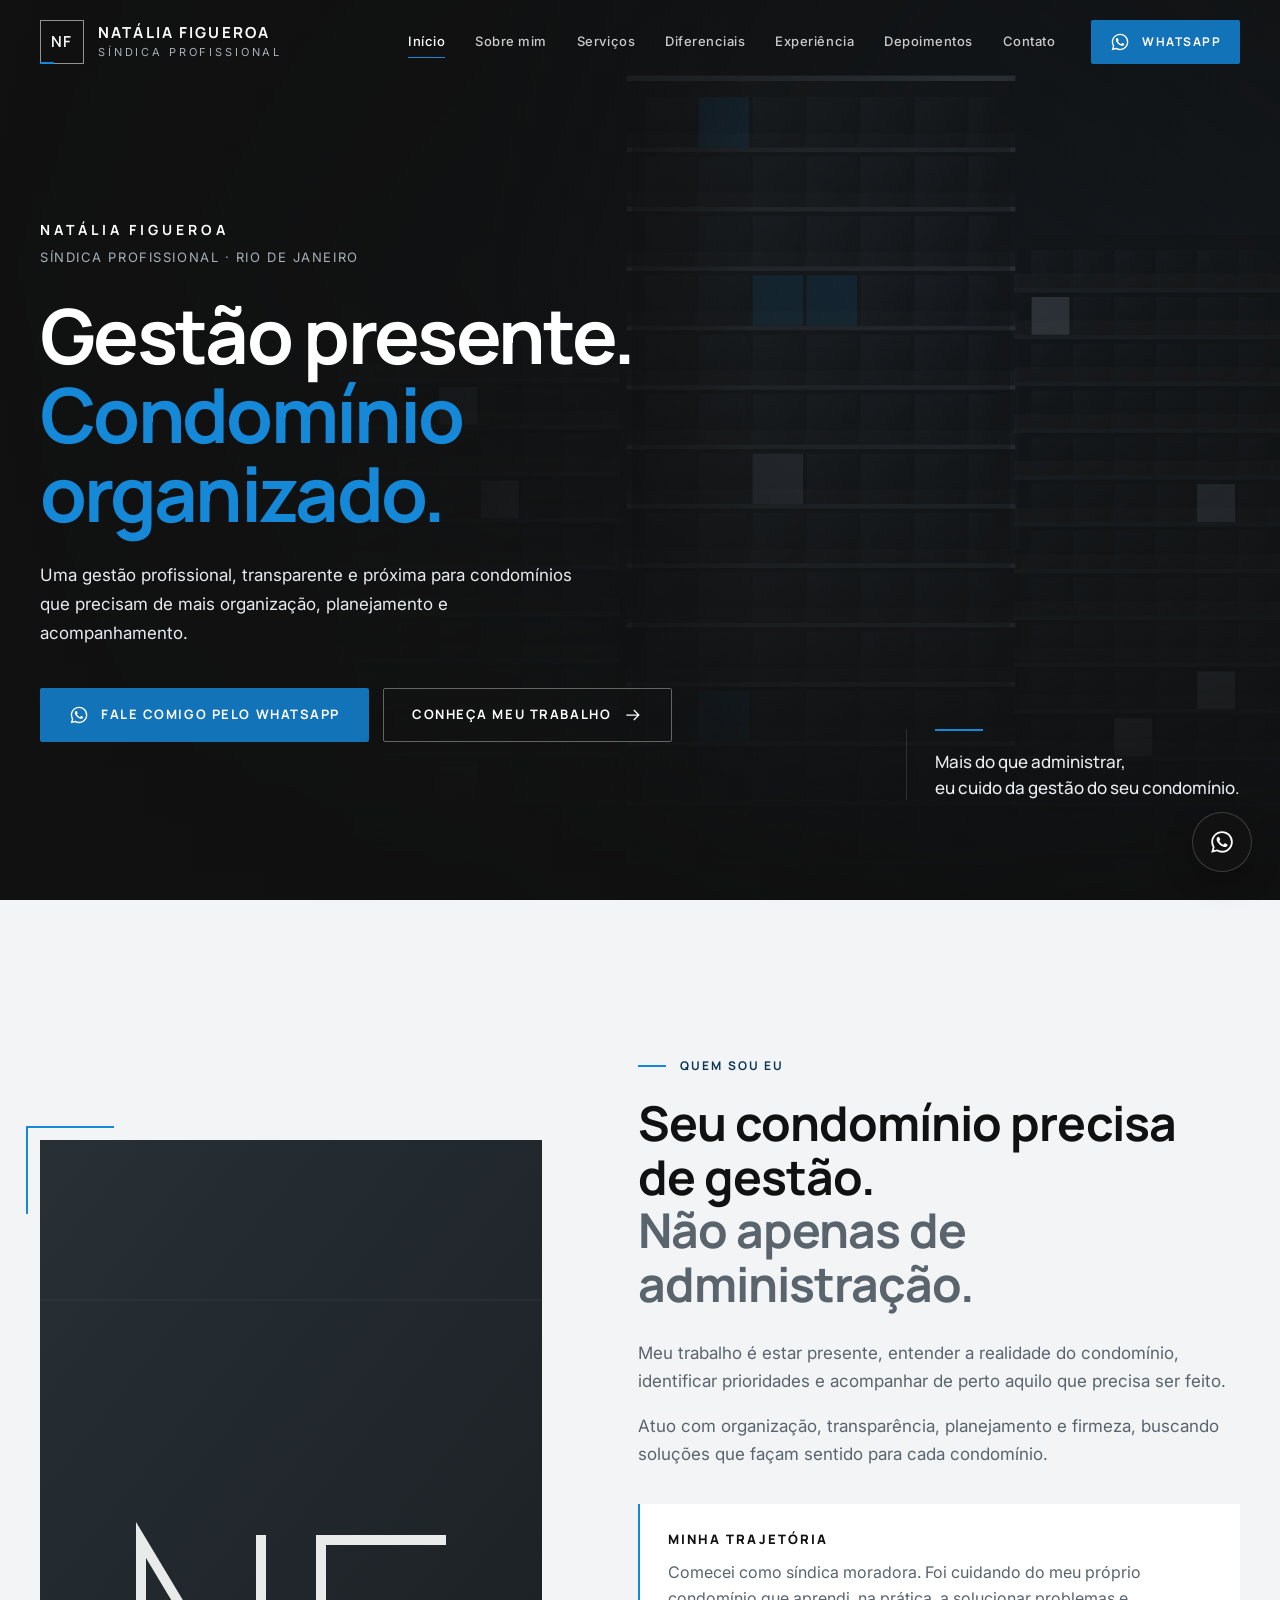
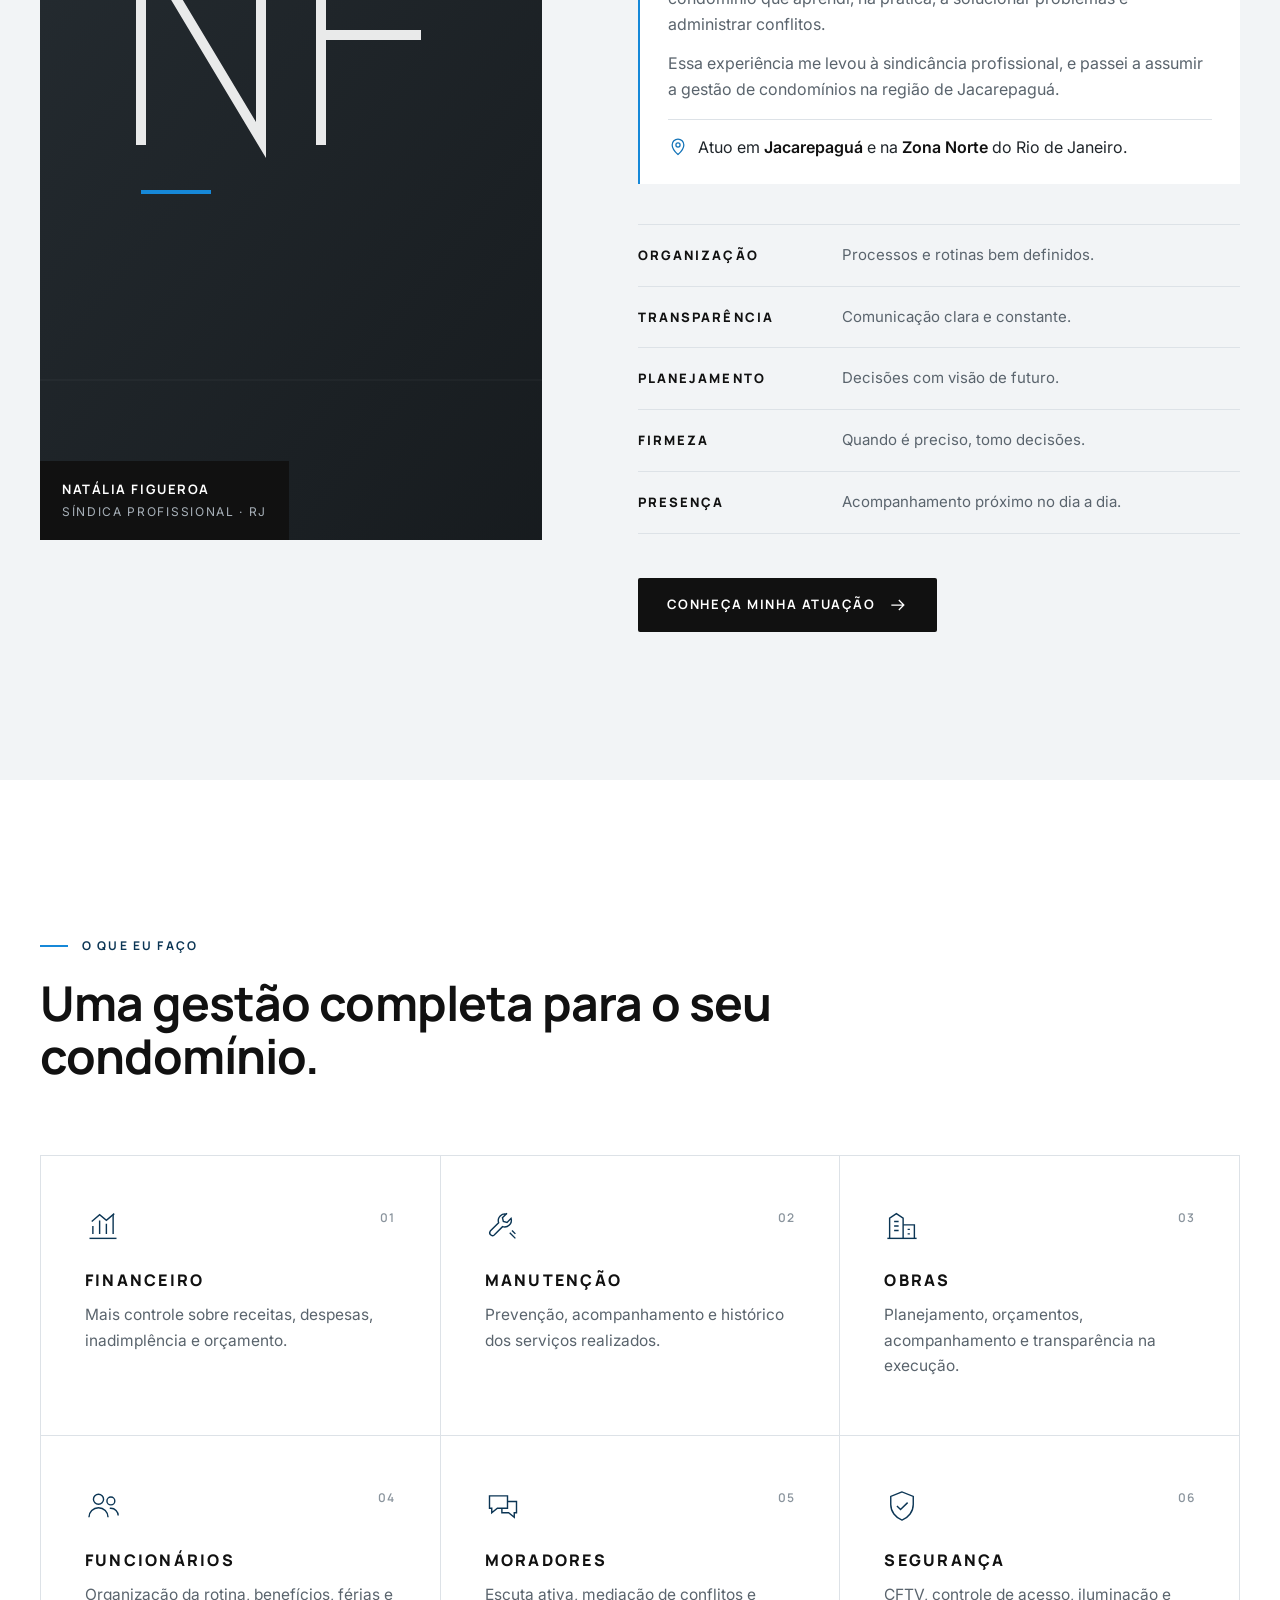
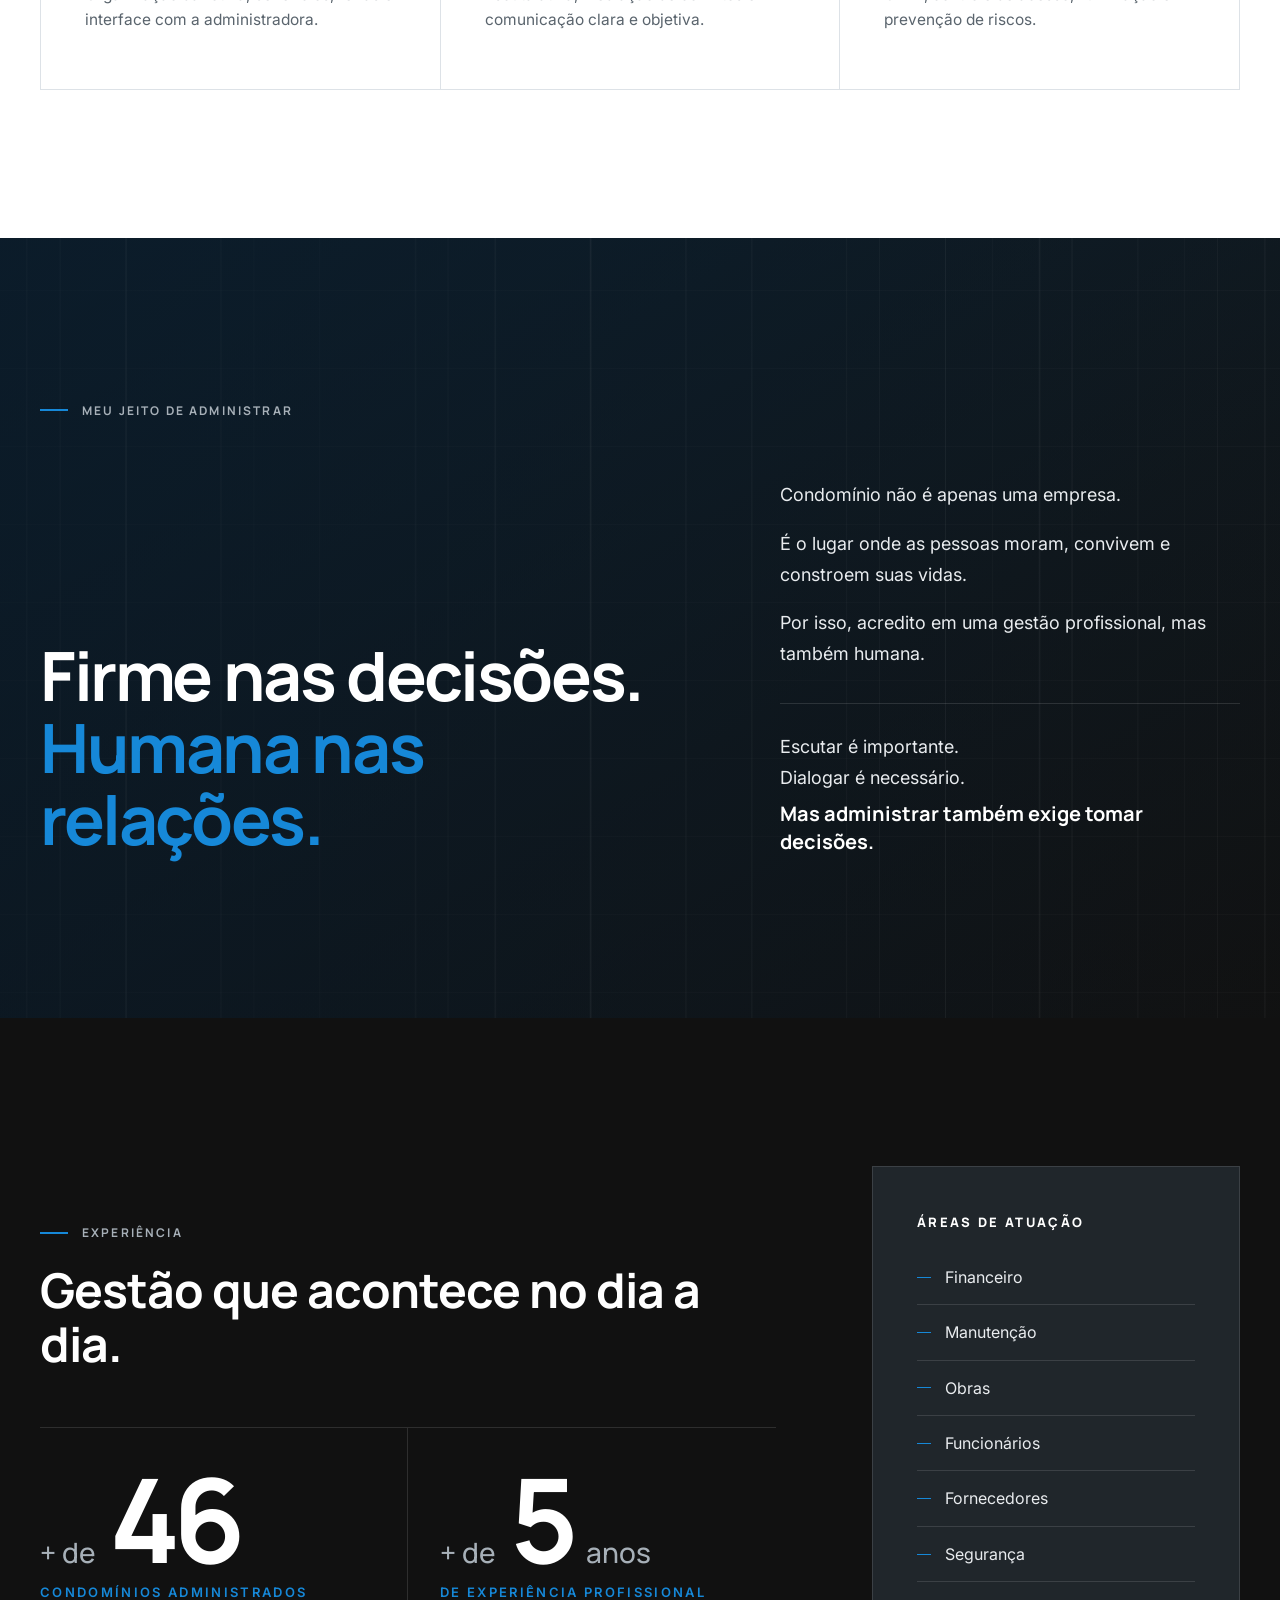
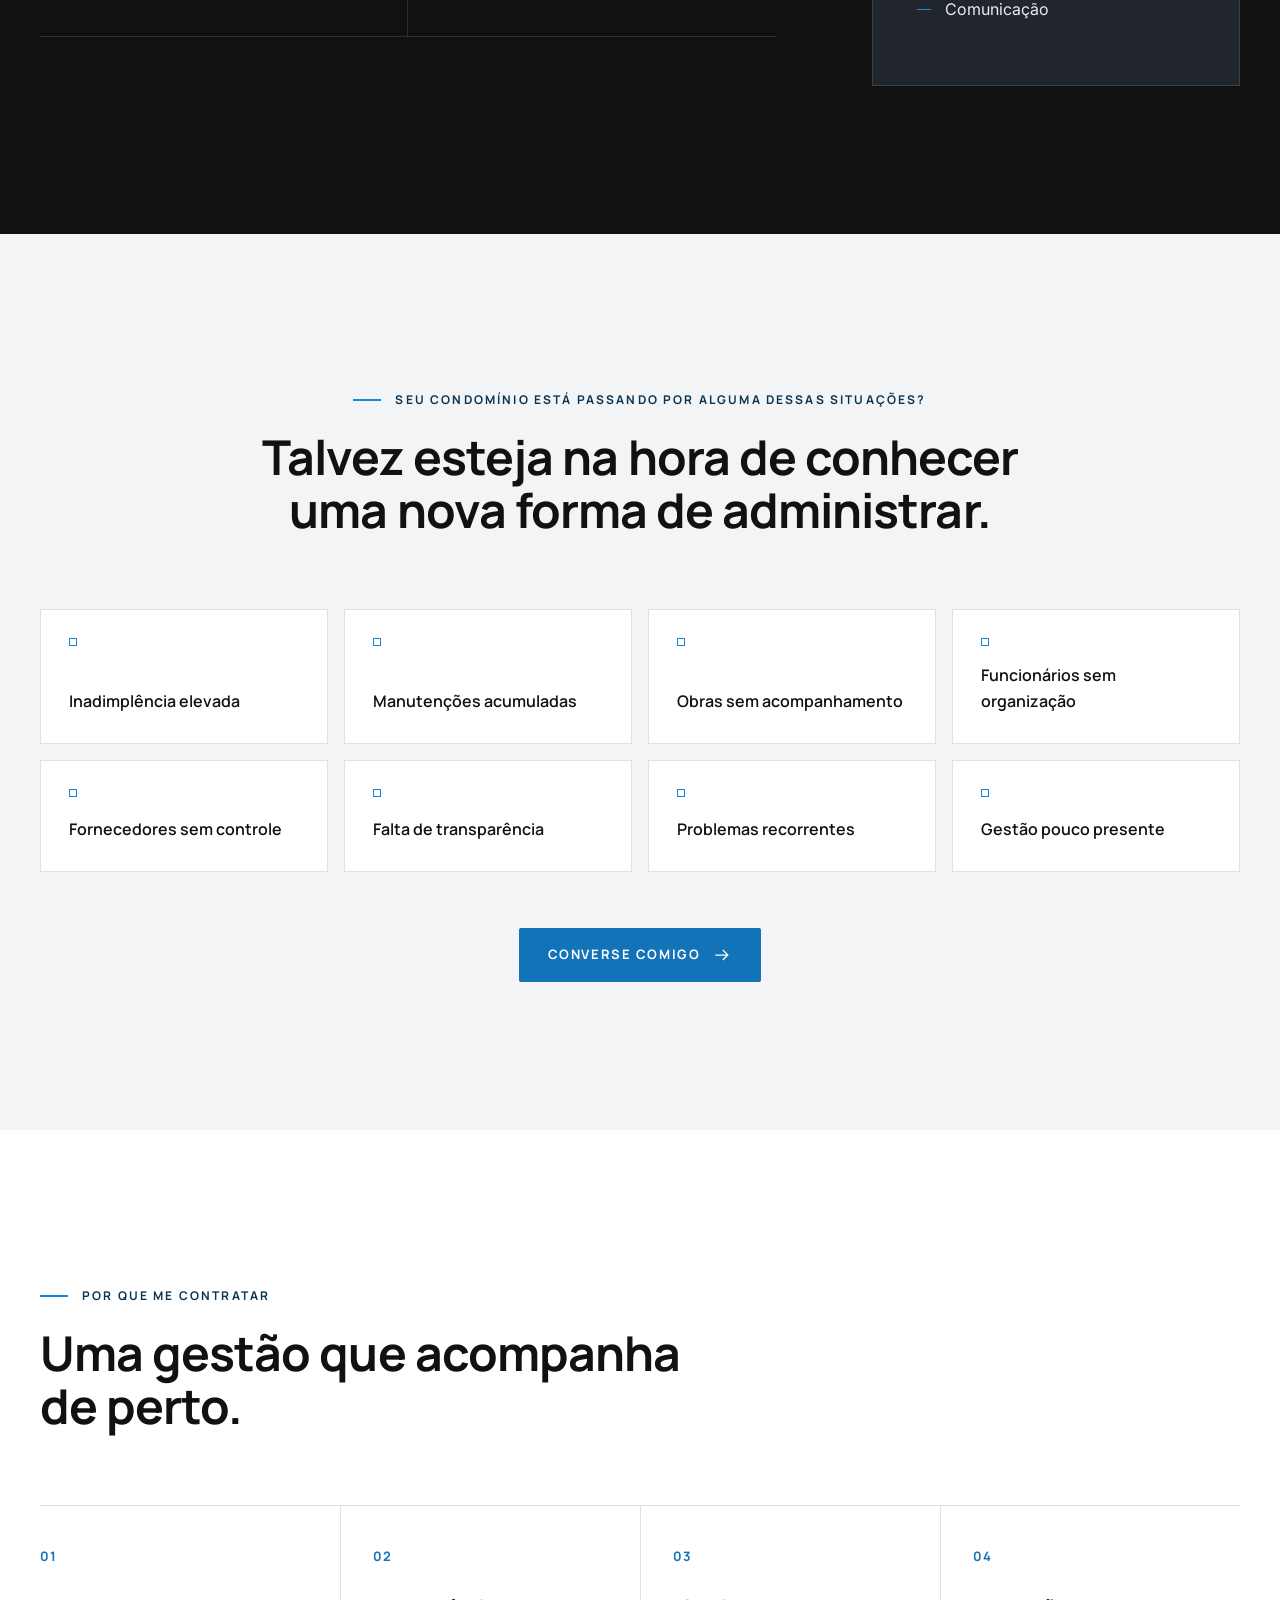
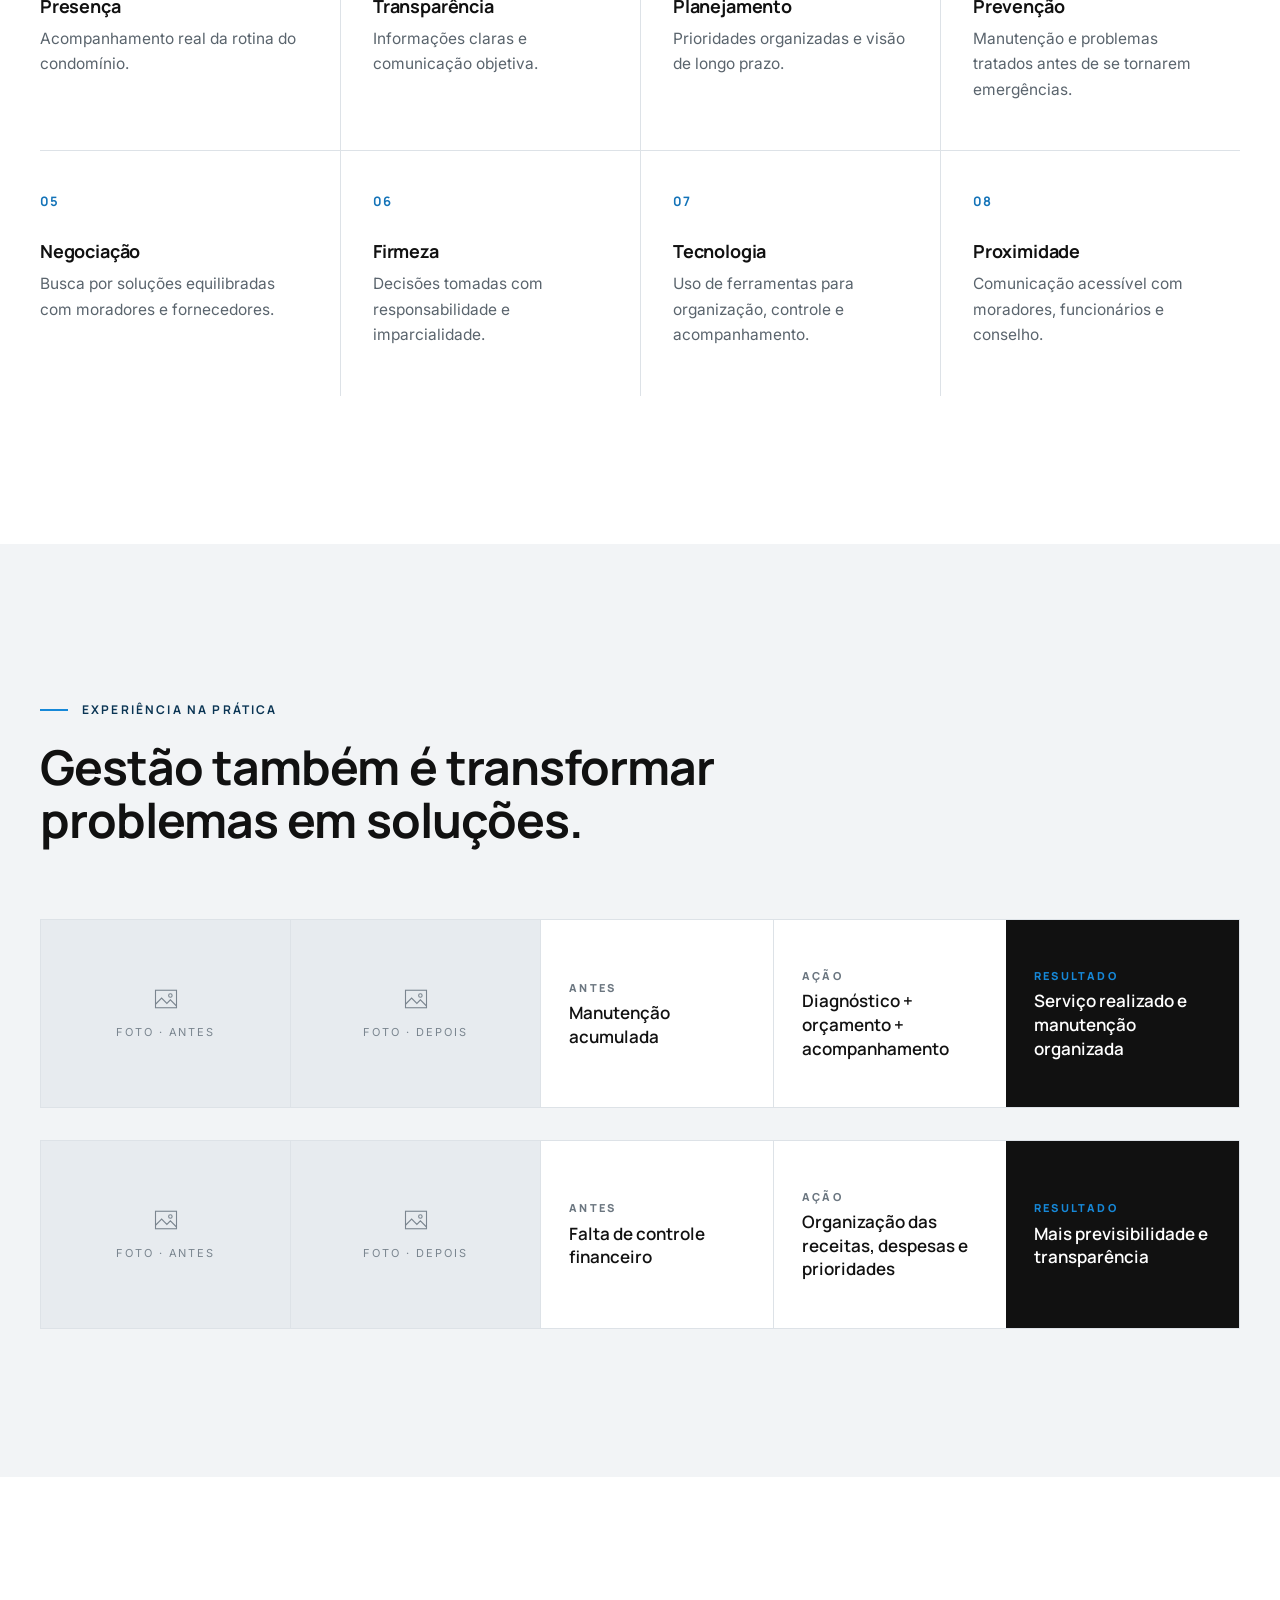
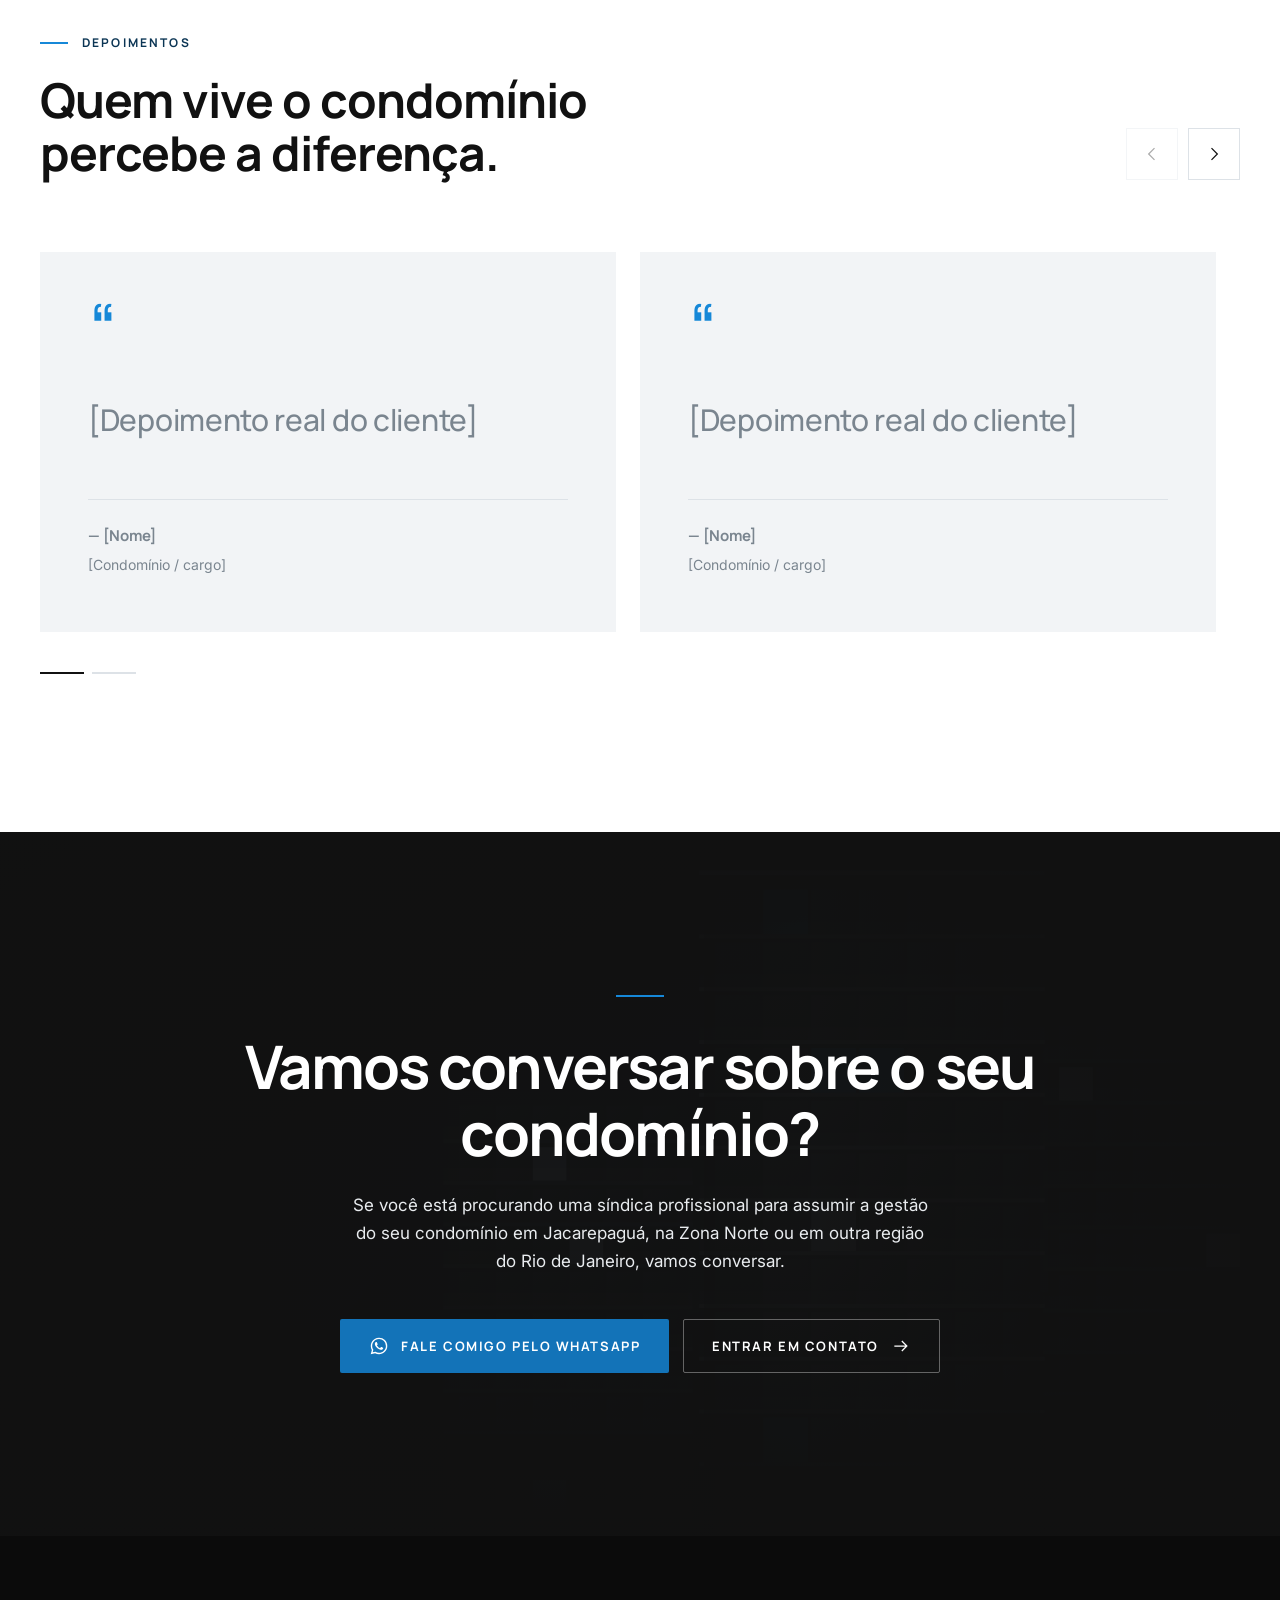
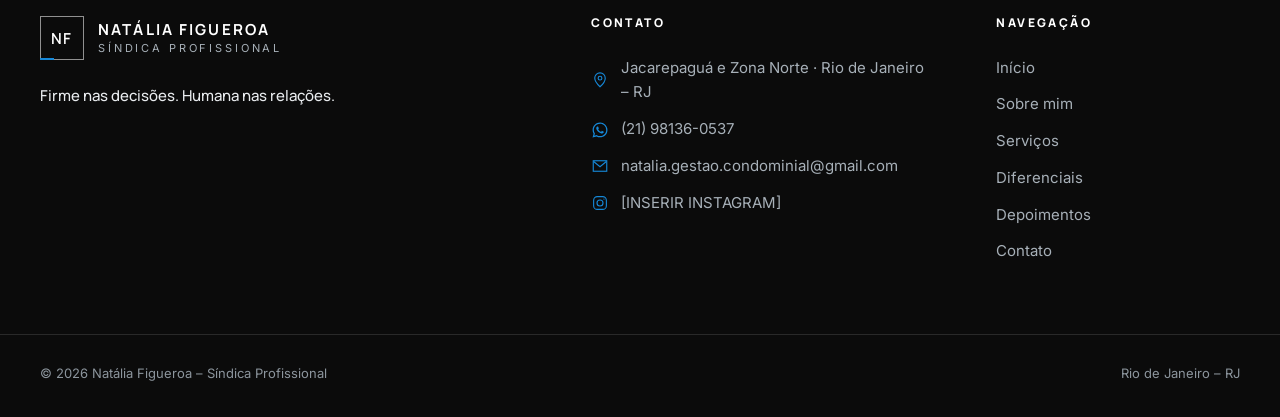
==== commit d56c00c7: "Adiciona trajetória e regiões de atuação (Jacarepaguá e Zona Norte) Co-Authored-By: Claude Opus 5.5 " ====
--- a/index.html
+++ b/index.html
@@ -5,12 +5,12 @@
   <meta name="viewport" content="width=device-width, initial-scale=1">
   <title>Natália Figueroa | Síndica Profissional no Rio de Janeiro</title>
   <meta name="description" content="Síndica profissional no Rio de Janeiro. Gestão presente, transparente e planejada para condomínios que buscam organização, segurança e melhores resultados.">
-  <meta name="keywords" content="síndica profissional no Rio de Janeiro, síndica profissional RJ, síndica profissional, síndico profissional Rio de Janeiro, gestão de condomínios RJ, gestão condominial Rio de Janeiro, administração de condomínio">
+  <meta name="keywords" content="síndica profissional no Rio de Janeiro, síndica profissional RJ, síndica profissional, síndico profissional Rio de Janeiro, gestão de condomínios RJ, gestão condominial Rio de Janeiro, síndica profissional Jacarepaguá, síndica profissional Zona Norte, administração de condomínio">
   <meta name="author" content="Natália Figueroa">
   <meta name="robots" content="index, follow">
   <meta name="theme-color" content="#111111">
-  <!-- Substitua pelo domínio definitivo quando o site for publicado -->
-  <link rel="canonical" href="https://www.nataliafigueroa.com.br/">
+  <!-- Domínio oficial do site -->
+  <link rel="canonical" href="https://gestaofacilfigueroa.com.br/">
 
   <!-- Open Graph -->
   <meta property="og:type" content="website">
@@ -18,15 +18,15 @@
   <meta property="og:site_name" content="Natália Figueroa – Síndica Profissional">
   <meta property="og:title" content="Natália Figueroa | Síndica Profissional no Rio de Janeiro">
   <meta property="og:description" content="Gestão presente. Condomínio organizado. Gestão profissional, transparente e próxima para condomínios no Rio de Janeiro.">
-  <meta property="og:url" content="https://www.nataliafigueroa.com.br/">
-  <meta property="og:image" content="https://www.nataliafigueroa.com.br/assets/img/og-image.jpg">
+  <meta property="og:url" content="https://gestaofacilfigueroa.com.br/">
+  <meta property="og:image" content="https://gestaofacilfigueroa.com.br/assets/img/og-image.jpg">
   <meta property="og:image:width" content="1200">
   <meta property="og:image:height" content="630">
   <meta property="og:image:alt" content="Natália Figueroa – Síndica Profissional no Rio de Janeiro">
   <meta name="twitter:card" content="summary_large_image">
   <meta name="twitter:title" content="Natália Figueroa | Síndica Profissional no Rio de Janeiro">
   <meta name="twitter:description" content="Gestão presente. Condomínio organizado.">
-  <meta name="twitter:image" content="https://www.nataliafigueroa.com.br/assets/img/og-image.jpg">
+  <meta name="twitter:image" content="https://gestaofacilfigueroa.com.br/assets/img/og-image.jpg">
 
   <link rel="icon" href="assets/img/favicon.svg" type="image/svg+xml">
   <link rel="icon" href="assets/img/favicon-32.png" sizes="32x32" type="image/png">
@@ -47,9 +47,13 @@
     "@type": "ProfessionalService",
     "name": "Natália Figueroa – Síndica Profissional",
     "description": "Síndica profissional no Rio de Janeiro. Gestão presente, transparente e planejada para condomínios.",
-    "url": "https://www.nataliafigueroa.com.br/",
-    "image": "https://www.nataliafigueroa.com.br/assets/img/og-image.jpg",
-    "areaServed": { "@type": "City", "name": "Rio de Janeiro" },
+    "url": "https://gestaofacilfigueroa.com.br/",
+    "image": "https://gestaofacilfigueroa.com.br/assets/img/og-image.jpg",
+    "areaServed": [
+      { "@type": "Place", "name": "Jacarepaguá, Rio de Janeiro" },
+      { "@type": "Place", "name": "Zona Norte, Rio de Janeiro" },
+      { "@type": "City", "name": "Rio de Janeiro" }
+    ],
     "address": { "@type": "PostalAddress", "addressLocality": "Rio de Janeiro", "addressRegion": "RJ", "addressCountry": "BR" },
     "telephone": "+55-21-98136-0537",
     "email": "natalia.gestao.condominial@gmail.com",
@@ -174,6 +178,16 @@
           <div class="prose reveal">
             <p>Meu trabalho é estar presente, entender a realidade do condomínio, identificar prioridades e acompanhar de perto aquilo que precisa ser feito.</p>
             <p>Atuo com organização, transparência, planejamento e firmeza, buscando soluções que façam sentido para cada condomínio.</p>
+          </div>
+
+          <div class="journey reveal">
+            <h3 class="journey__title">Minha trajetória</h3>
+            <p>Comecei como síndica moradora. Foi cuidando do meu próprio condomínio que aprendi, na prática, a solucionar problemas e administrar conflitos.</p>
+            <p>Essa experiência me levou à sindicância profissional, e passei a assumir a gestão de condomínios na região de Jacarepaguá.</p>
+            <p class="journey__where">
+              <svg class="icon" aria-hidden="true"><use href="#i-pin"/></svg>
+              <span>Atuo em <strong>Jacarepaguá</strong> e na <strong>Zona Norte</strong> do Rio de Janeiro.</span>
+            </p>
           </div>
 
           <ul class="pillars" role="list">
@@ -458,7 +472,7 @@
       <div class="container cta__inner">
         <span class="line" aria-hidden="true"></span>
         <h2 class="cta__title reveal" id="contato-title">Vamos conversar sobre o seu condomínio?</h2>
-        <p class="cta__lead reveal">Se você está procurando uma síndica profissional para assumir a gestão do seu condomínio no Rio de Janeiro, vamos conversar.</p>
+        <p class="cta__lead reveal">Se você está procurando uma síndica profissional para assumir a gestão do seu condomínio em Jacarepaguá, na Zona Norte ou em outra região do Rio de Janeiro, vamos conversar.</p>
         <div class="cta__actions reveal">
           <a class="btn btn--primary" data-whatsapp href="https://wa.me/5521981360537" target="_blank" rel="noopener">
             <svg class="icon" aria-hidden="true"><use href="#i-whatsapp"/></svg>
@@ -490,7 +504,7 @@
       <address class="footer__contact" id="rodape-contato">
         <h2 class="footer__title">Contato</h2>
         <ul role="list">
-          <li><svg class="icon" aria-hidden="true"><use href="#i-pin"/></svg><span>Rio de Janeiro – RJ</span></li>
+          <li><svg class="icon" aria-hidden="true"><use href="#i-pin"/></svg><span>Jacarepaguá e Zona Norte · Rio de Janeiro – RJ</span></li>
           <li><svg class="icon" aria-hidden="true"><use href="#i-whatsapp"/></svg><span class="sr-only">WhatsApp: </span><a data-whatsapp data-contact="whatsapp" href="https://wa.me/5521981360537" target="_blank" rel="noopener">(21) 98136-0537</a></li>
           <li><svg class="icon" aria-hidden="true"><use href="#i-mail"/></svg><span class="sr-only">E-mail: </span><a data-contact="email" href="mailto:natalia.gestao.condominial@gmail.com">natalia.gestao.condominial@gmail.com</a></li>
           <li><svg class="icon" aria-hidden="true"><use href="#i-instagram"/></svg><span class="sr-only">Instagram: </span><a data-contact="instagram" href="#rodape-contato" target="_blank" rel="noopener">[INSERIR INSTAGRAM]</a></li>
--- a/assets/css/styles.css
+++ b/assets/css/styles.css
@@ -493,6 +493,7 @@
 .footer__tagline { margin-top: 24px; font-family: var(--font-title); color: var(--text-on-dark); font-weight: 500; }
 .footer__title { font-size: .75rem; font-weight: 800; letter-spacing: .2em; text-transform: uppercase; color: var(--white); margin-bottom: 20px; }
 .footer__contact li { display: flex; align-items: center; gap: 12px; padding: 6px 0; }
+.footer__contact a { overflow-wrap: anywhere; }
 .footer__contact .icon { width: 18px; height: 18px; color: var(--blue); }
 .footer a { transition: color .3s var(--ease); }
 .footer a:hover { color: var(--white); }
@@ -529,3 +530,11 @@
   .js .reveal { opacity: 1; transform: none; }
   .hero__media { transform: none; }
 }
+
+/* ---------- Sobre mim: trajetória ---------- */
+.journey { margin-top: 36px; padding: 28px 28px 24px; background: var(--white); border-left: 2px solid var(--blue); display: grid; gap: 12px; }
+.journey__title { font-size: .8125rem; font-weight: 800; letter-spacing: .16em; text-transform: uppercase; color: var(--black); }
+.journey p { color: var(--text-muted); font-size: 1rem; }
+.journey__where { display: flex; align-items: flex-start; gap: 10px; margin-top: 4px; padding-top: 14px; border-top: 1px solid var(--line); color: var(--text) !important; }
+.journey__where .icon { color: var(--blue-strong); margin-top: 3px; }
+.journey__where strong { color: var(--black); font-weight: 600; }
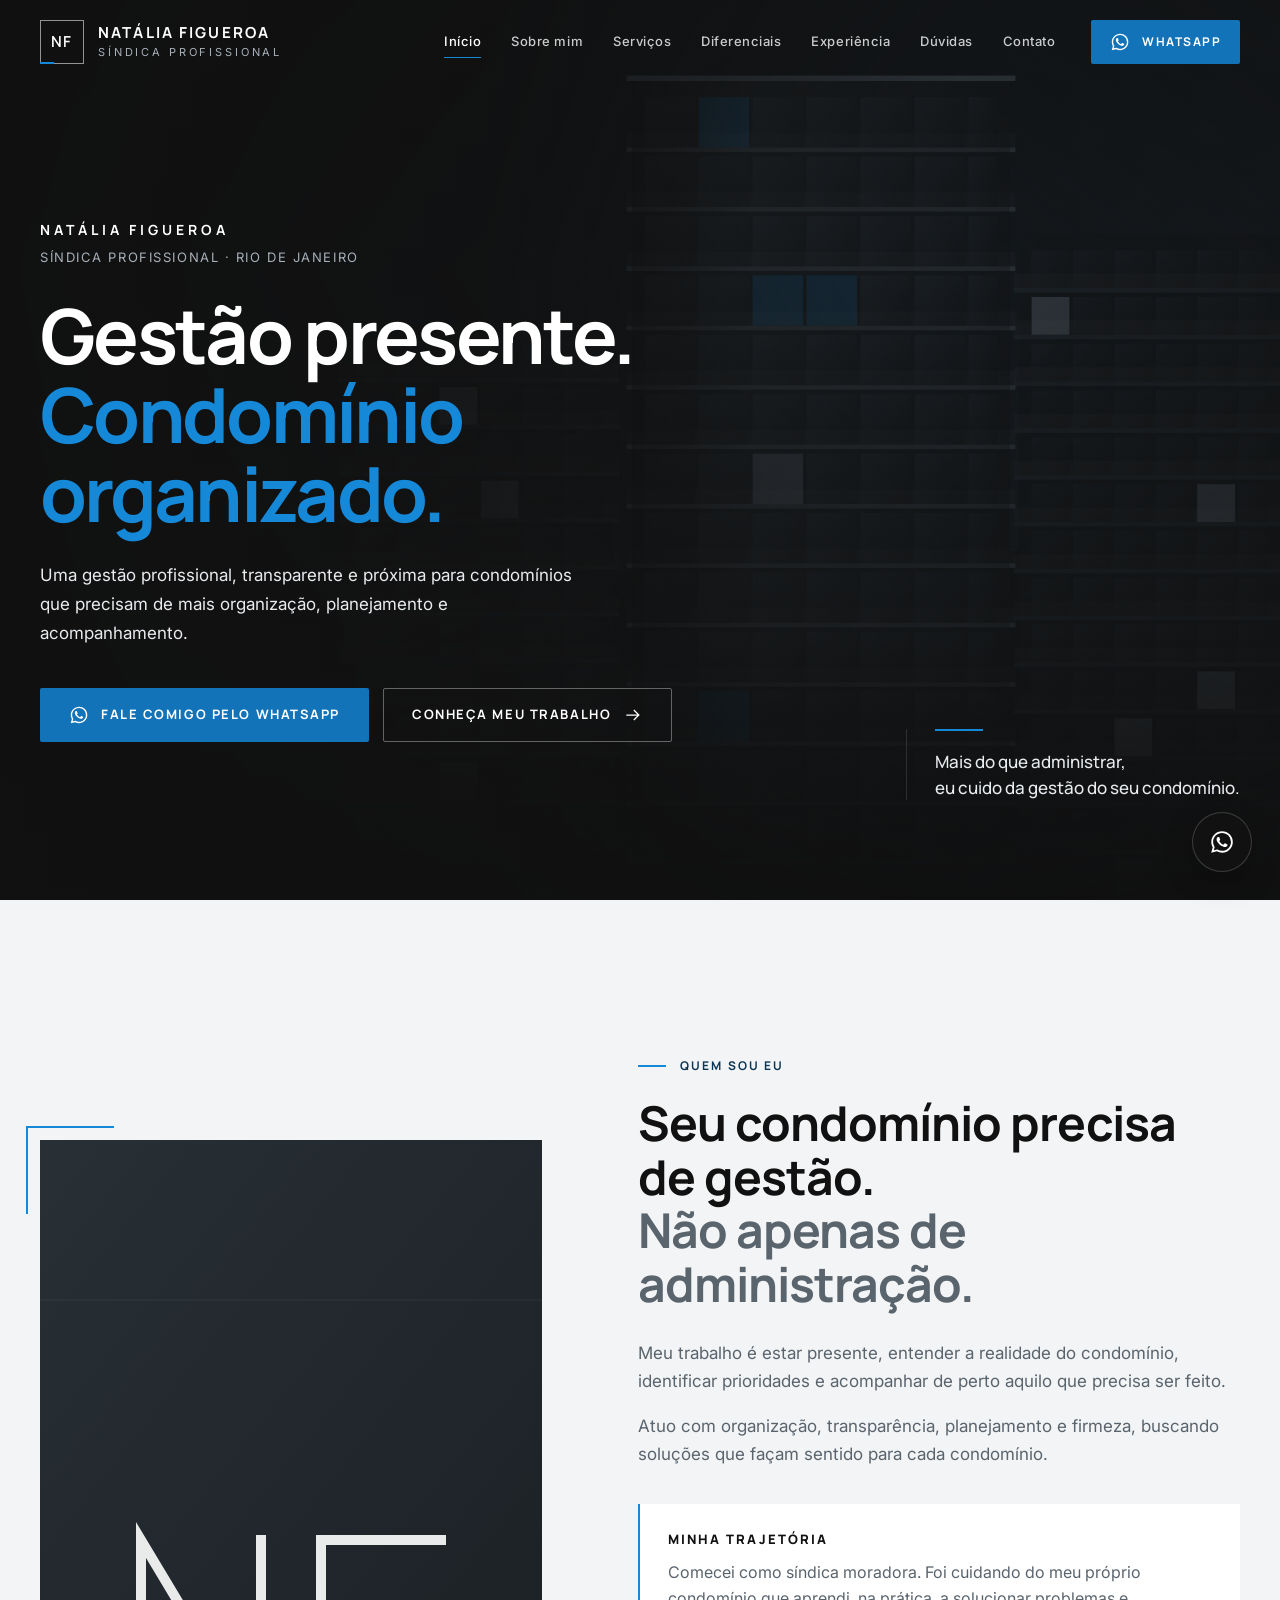
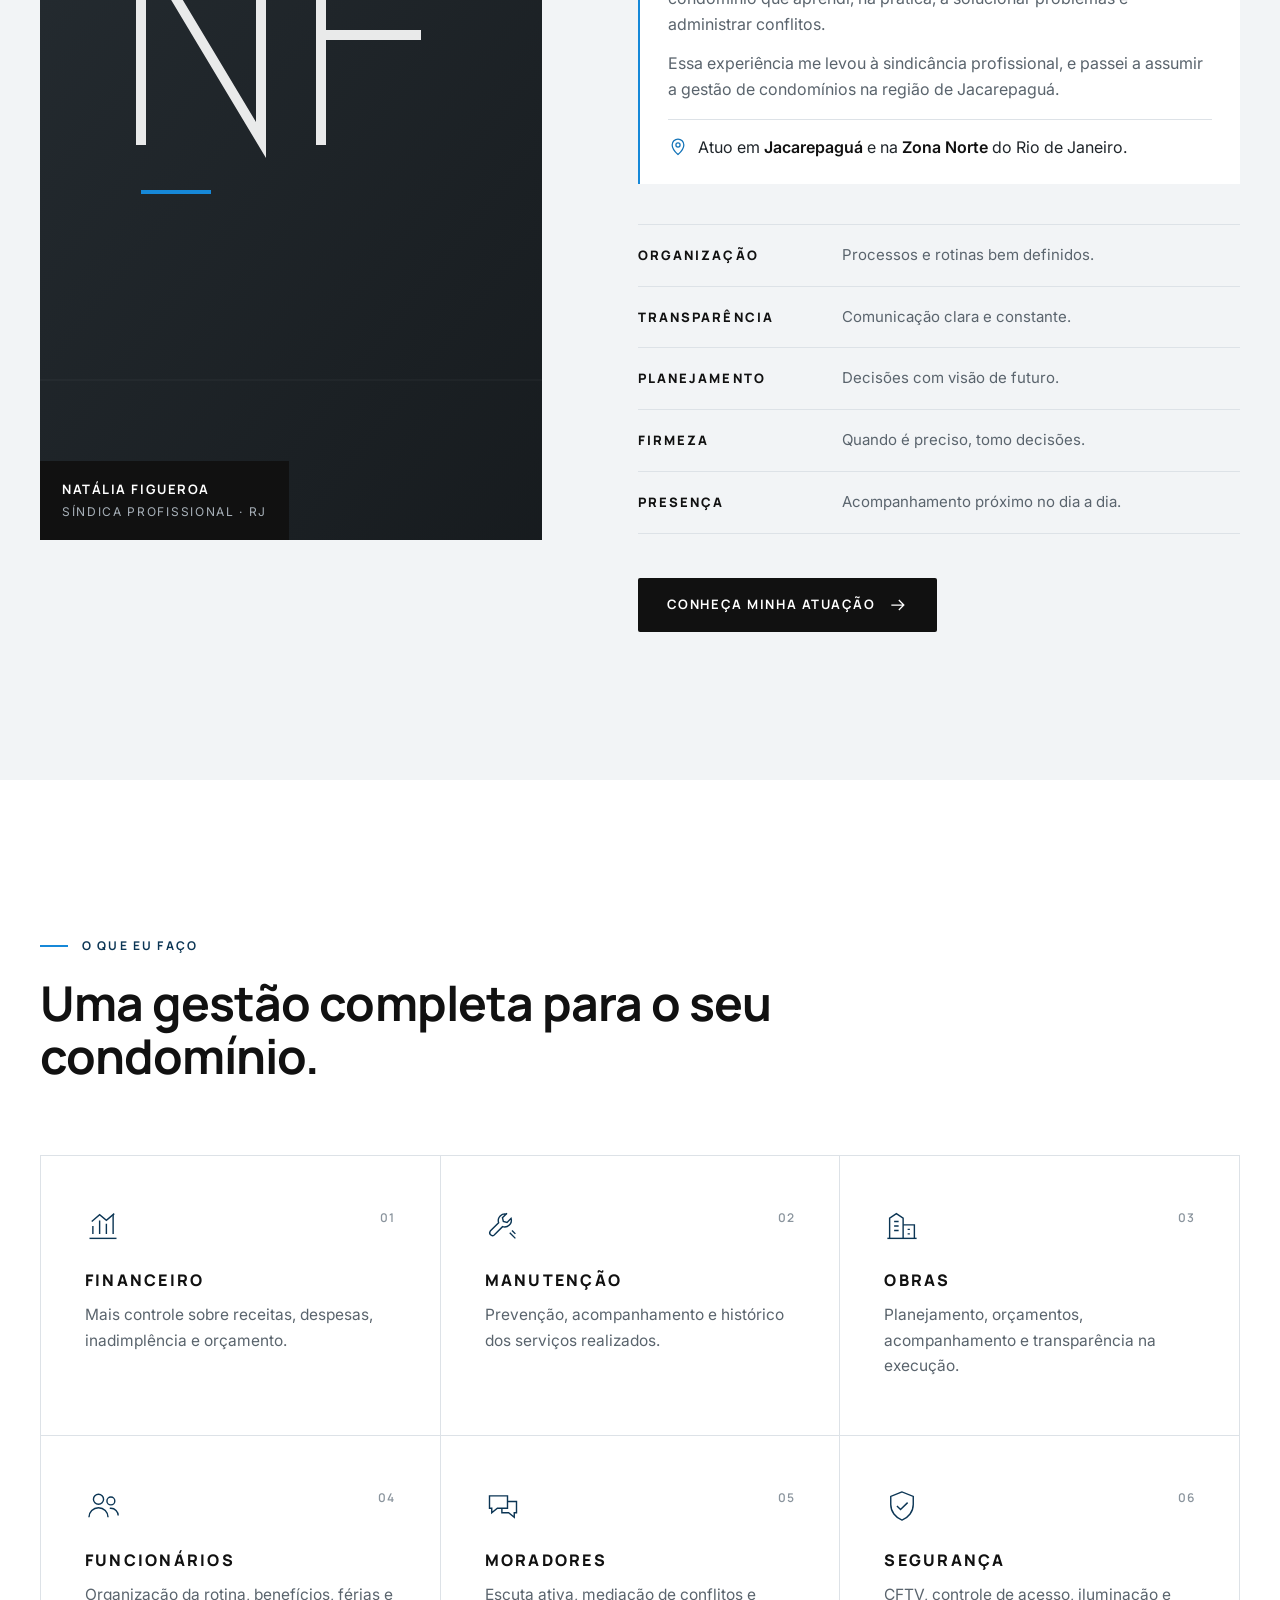
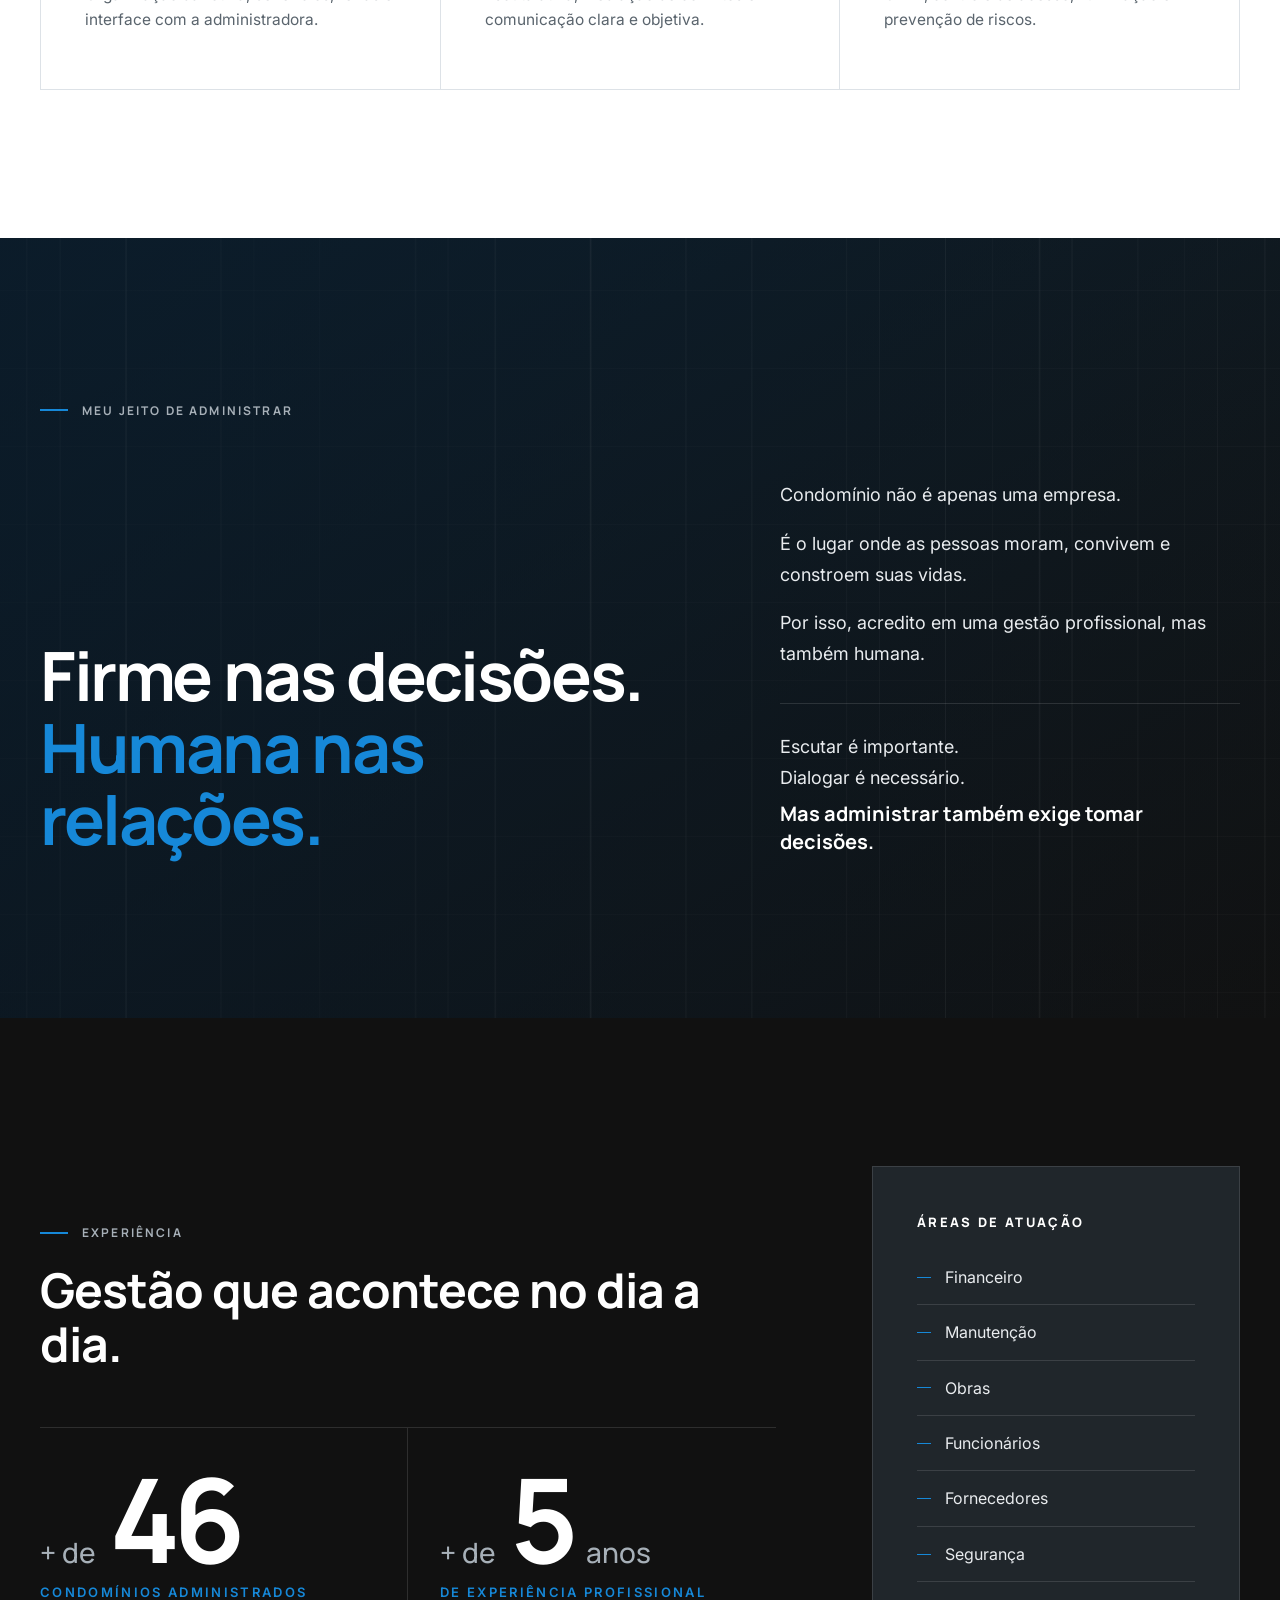
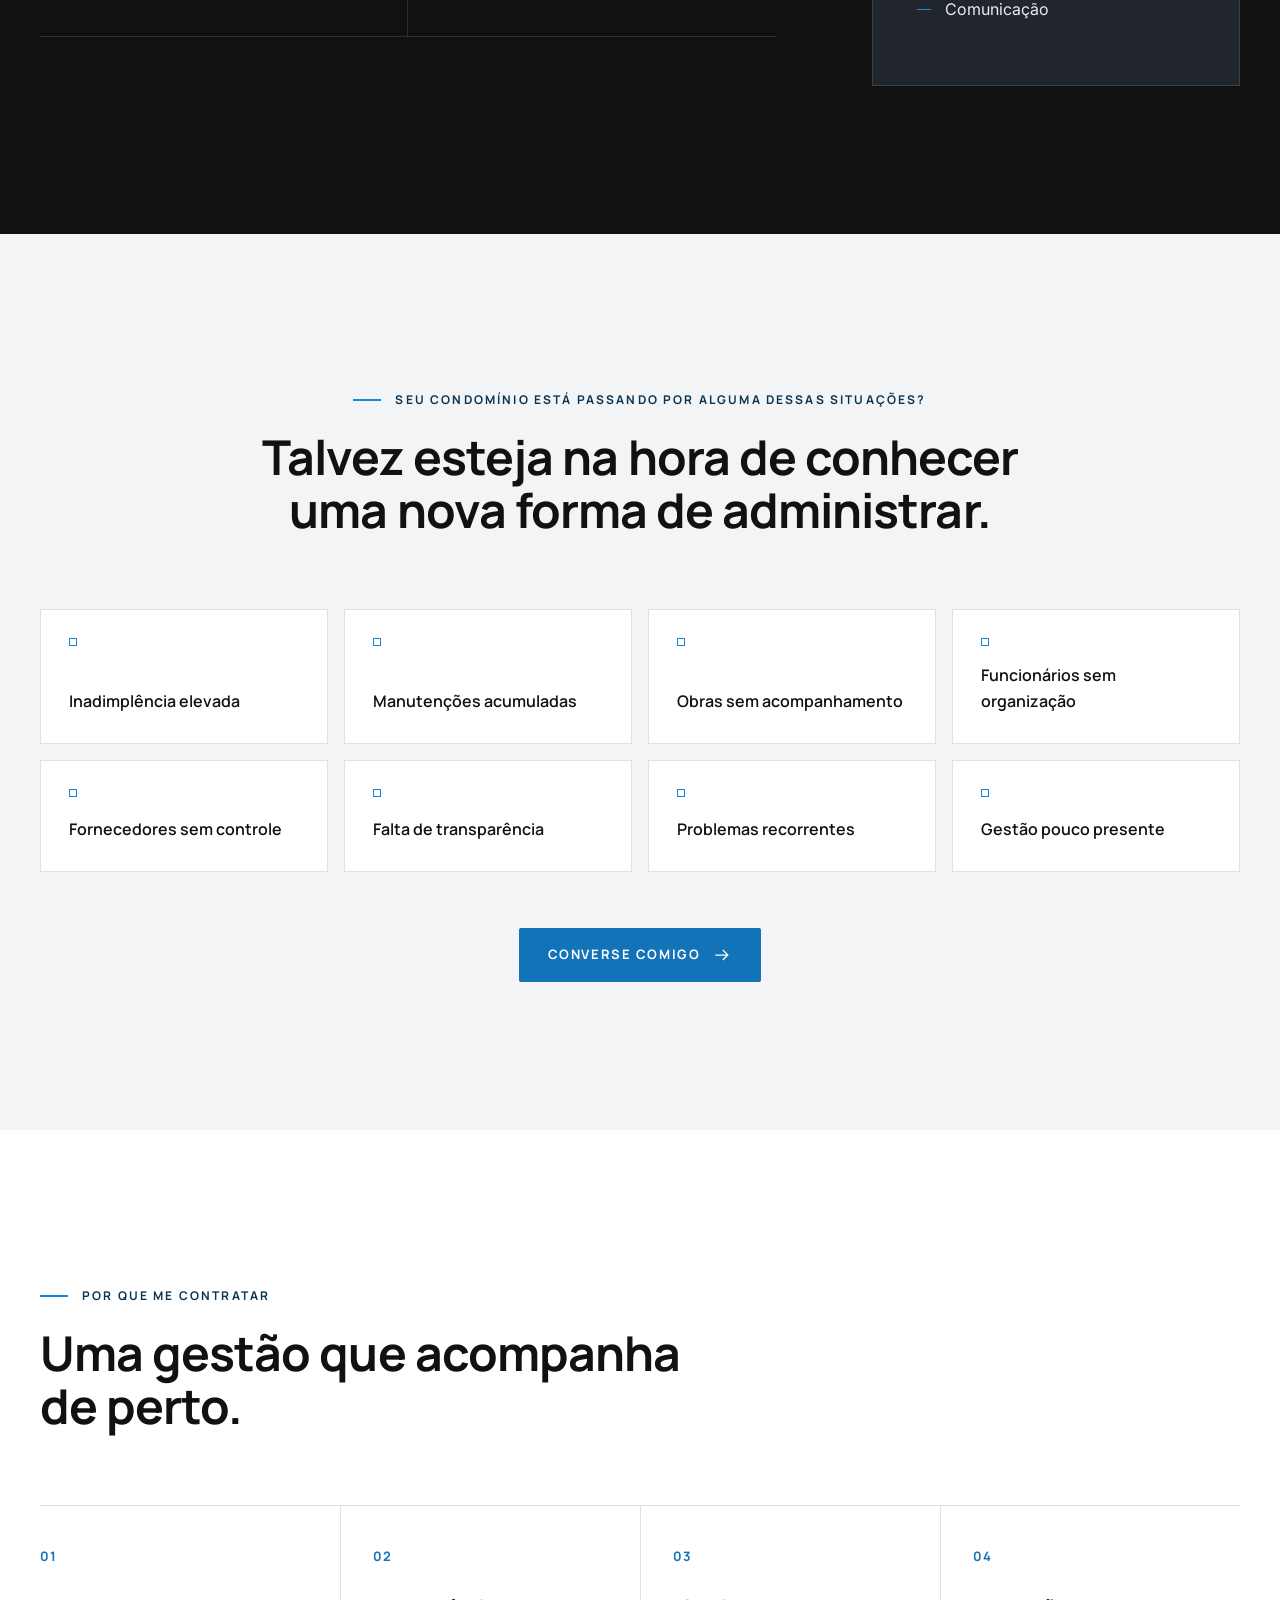
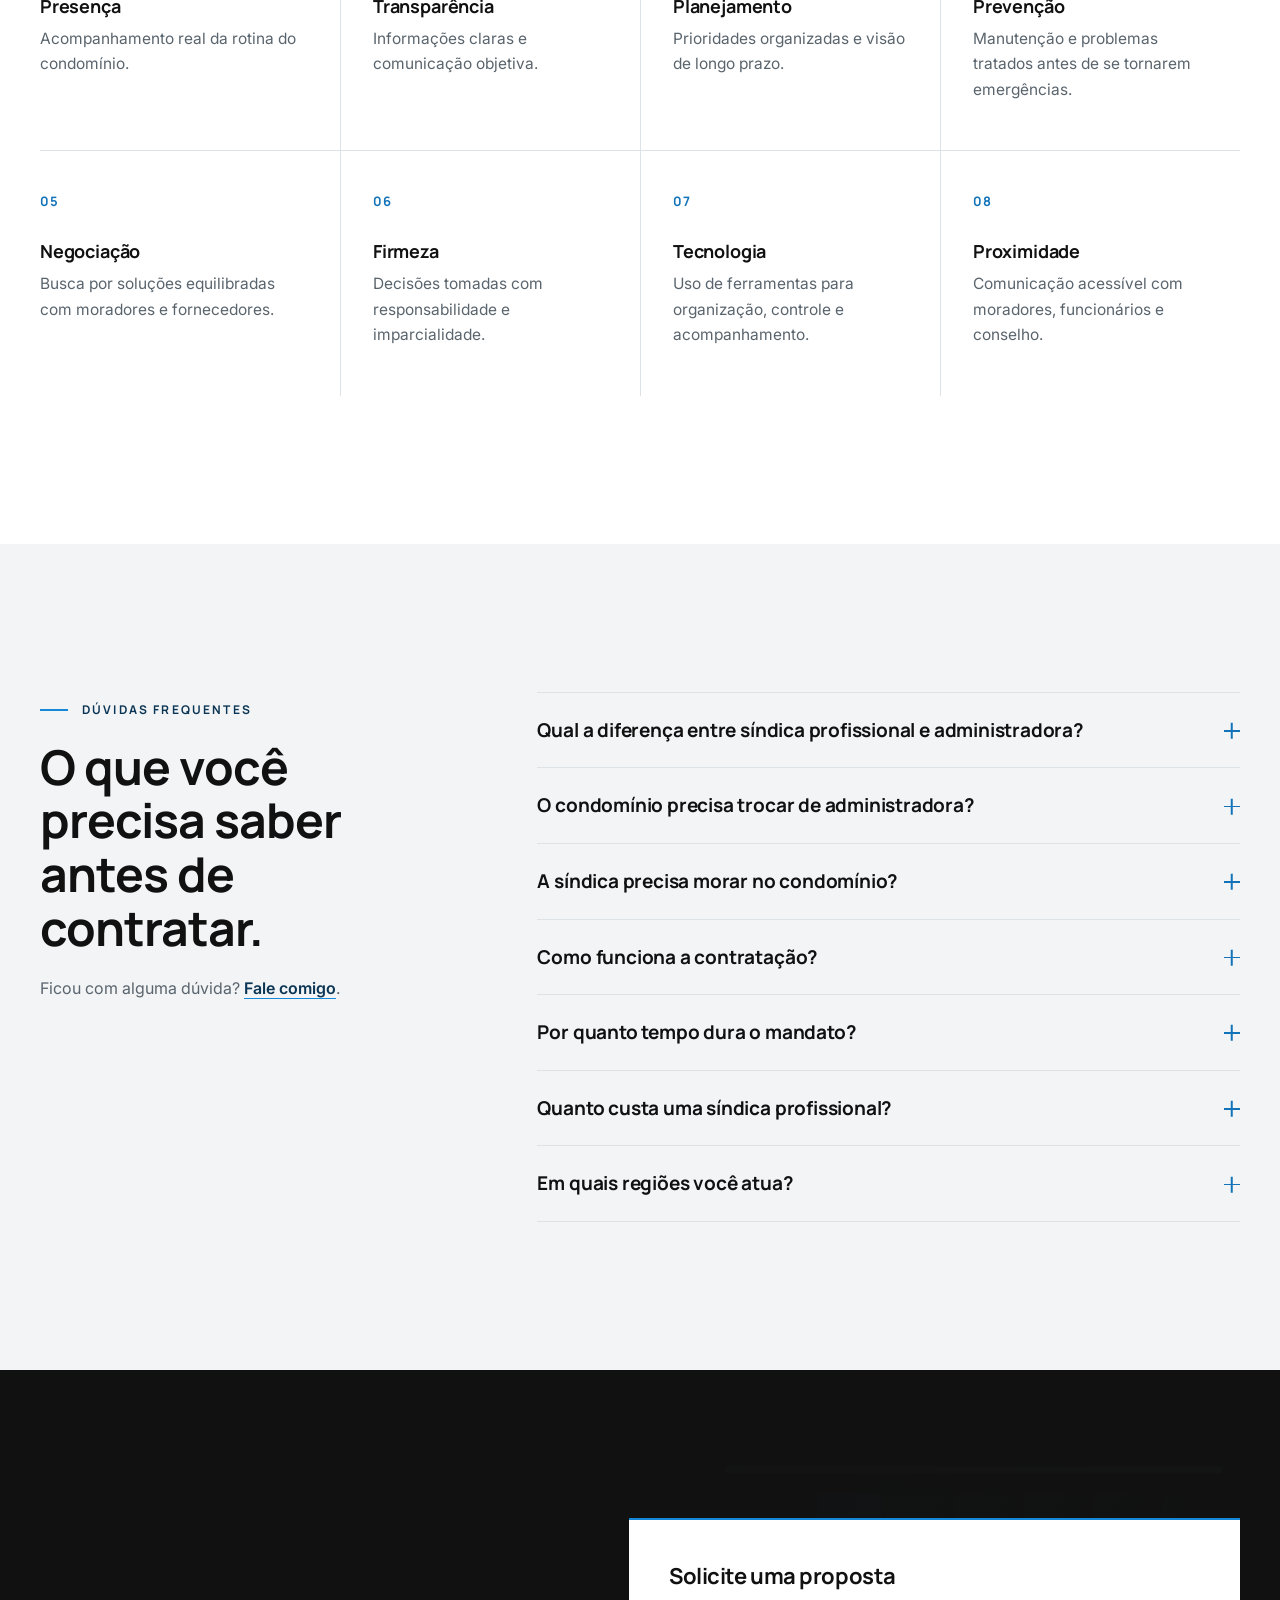
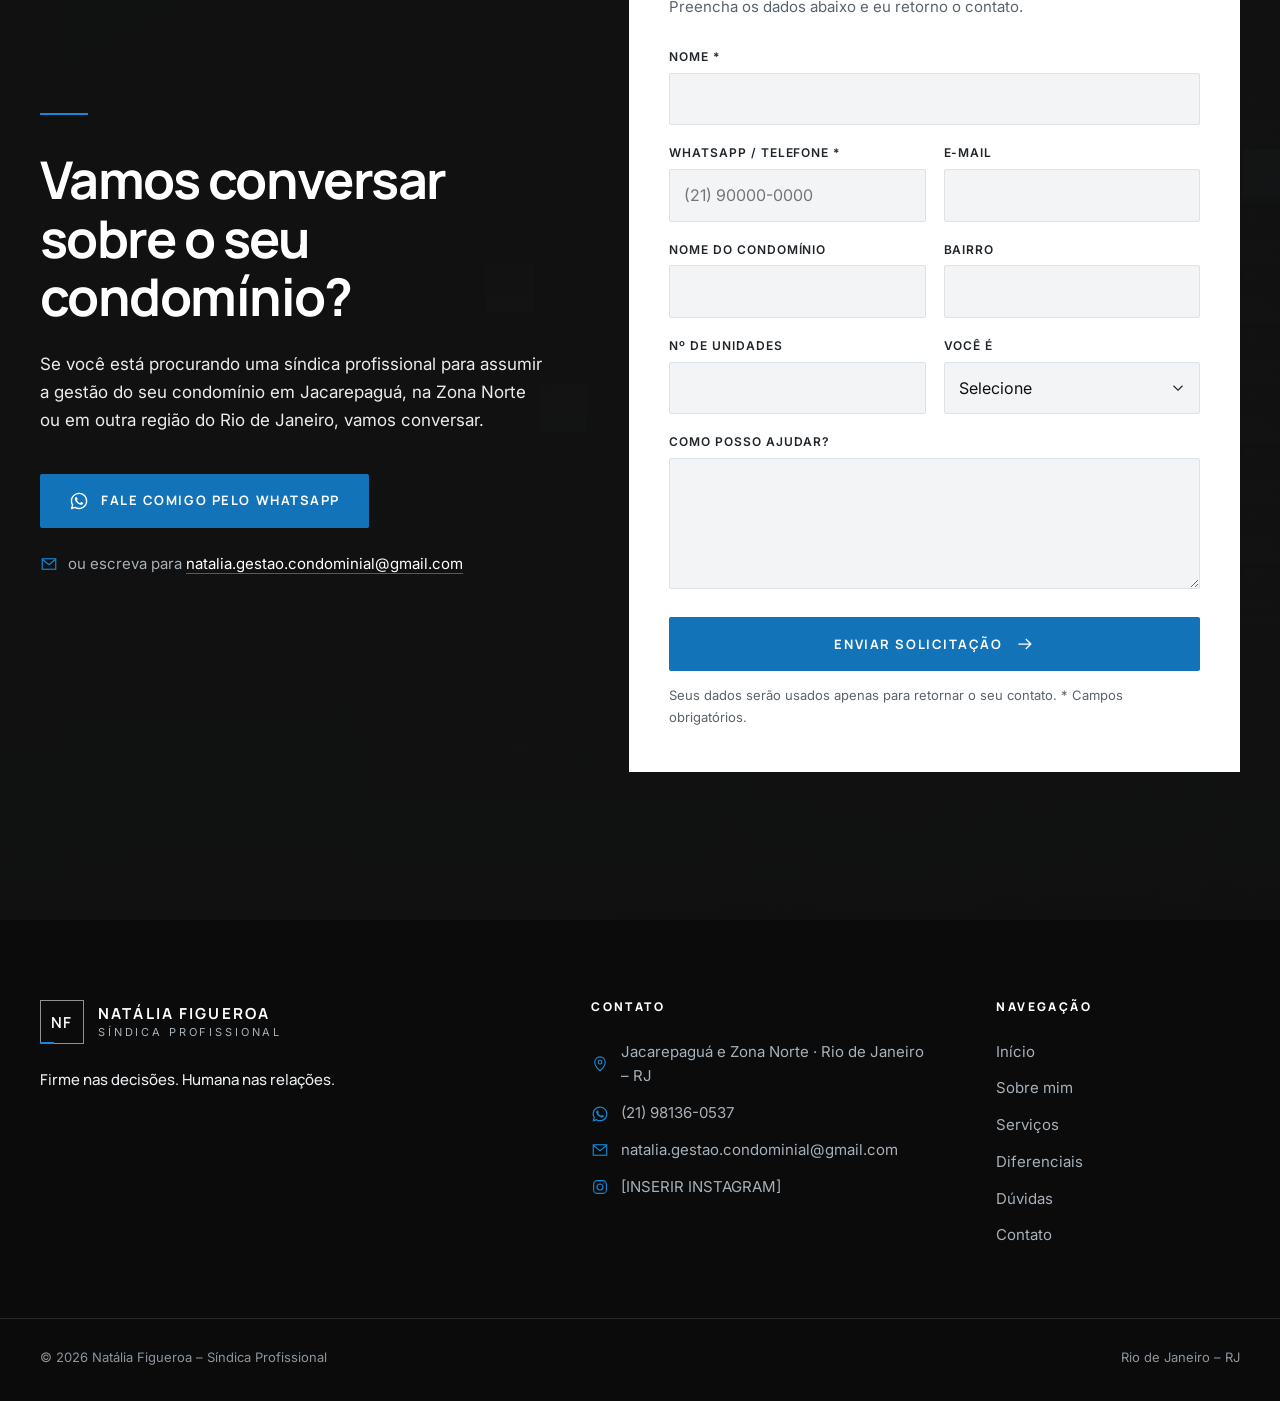
==== commit 393694e7: "Adiciona formulário de proposta, perguntas frequentes e oculta seções provisórias - Formulário via N" ====
--- a/index.html
+++ b/index.html
@@ -61,6 +61,70 @@
     "knowsAbout": ["Gestão condominial", "Síndica profissional", "Gestão financeira de condomínios", "Manutenção predial", "Acompanhamento de obras"]
   }
   </script>
+  <script type="application/ld+json">
+{
+  "@context": "https://schema.org",
+  "@type": "FAQPage",
+  "mainEntity": [
+    {
+      "@type": "Question",
+      "name": "Qual a diferença entre síndica profissional e administradora?",
+      "acceptedAnswer": {
+        "@type": "Answer",
+        "text": "A administradora cuida da parte administrativa e contábil: emissão de boletos, folha de pagamento, contas e prestação de contas. A síndica é a representante legal do condomínio, eleita em assembleia, responsável pela gestão do dia a dia, pelas decisões e pelo acompanhamento de tudo o que acontece no prédio. Os dois papéis se complementam."
+      }
+    },
+    {
+      "@type": "Question",
+      "name": "O condomínio precisa trocar de administradora?",
+      "acceptedAnswer": {
+        "@type": "Answer",
+        "text": "Não. A síndica profissional trabalha em conjunto com a administradora do condomínio, acompanhando e cobrando os serviços prestados."
+      }
+    },
+    {
+      "@type": "Question",
+      "name": "A síndica precisa morar no condomínio?",
+      "acceptedAnswer": {
+        "@type": "Answer",
+        "text": "Não. O Código Civil (art. 1.347) permite que o síndico seja ou não condômino. Por isso o condomínio pode eleger uma síndica profissional externa."
+      }
+    },
+    {
+      "@type": "Question",
+      "name": "Como funciona a contratação?",
+      "acceptedAnswer": {
+        "@type": "Answer",
+        "text": "O primeiro passo é uma conversa para entender a realidade e as necessidades do condomínio. Em seguida, apresento uma proposta, que é levada à assembleia para votação, conforme as regras da convenção do condomínio."
+      }
+    },
+    {
+      "@type": "Question",
+      "name": "Por quanto tempo dura o mandato?",
+      "acceptedAnswer": {
+        "@type": "Answer",
+        "text": "Pelo Código Civil, o mandato do síndico é de até dois anos, podendo ser renovado. O prazo exato segue o que a convenção do condomínio determinar."
+      }
+    },
+    {
+      "@type": "Question",
+      "name": "Quanto custa uma síndica profissional?",
+      "acceptedAnswer": {
+        "@type": "Answer",
+        "text": "O valor depende do porte do condomínio, do número de unidades e da complexidade da gestão. Após uma conversa inicial, apresento uma proposta sob medida."
+      }
+    },
+    {
+      "@type": "Question",
+      "name": "Em quais regiões você atua?",
+      "acceptedAnswer": {
+        "@type": "Answer",
+        "text": "Atuo em condomínios de Jacarepaguá e da Zona Norte do Rio de Janeiro. Se o seu condomínio fica em outra região, entre em contato para conversarmos."
+      }
+    }
+  ]
+}
+  </script>
 </head>
 <body>
 
@@ -107,7 +171,7 @@
           <li><a class="nav__link" href="#servicos">Serviços</a></li>
           <li><a class="nav__link" href="#diferenciais">Diferenciais</a></li>
           <li><a class="nav__link" href="#experiencia">Experiência</a></li>
-          <li><a class="nav__link" href="#depoimentos">Depoimentos</a></li>
+          <li><a class="nav__link" href="#duvidas">Dúvidas</a></li>
           <li><a class="nav__link" href="#contato">Contato</a></li>
         </ul>
         <a class="btn btn--primary btn--sm nav__cta" data-whatsapp href="https://wa.me/5521981360537" target="_blank" rel="noopener">
@@ -365,7 +429,8 @@
     </section>
 
     <!-- ================= 8. EXPERIÊNCIA NA PRÁTICA ================= -->
-    <section class="section section--light cases" id="na-pratica" aria-labelledby="pratica-title">
+    <!-- OCULTA até haver casos e fotos reais: para exibir, remova o atributo "hidden" abaixo -->
+    <section class="section section--light cases" id="na-pratica" aria-labelledby="pratica-title" hidden>
       <div class="container">
         <header class="section-head">
           <p class="eyebrow reveal">Experiência na prática</p>
@@ -415,7 +480,8 @@
     </section>
 
     <!-- ================= 9. DEPOIMENTOS ================= -->
-    <section class="section testimonials" id="depoimentos" aria-labelledby="depoimentos-title">
+    <!-- OCULTA até haver depoimentos reais: para exibir, remova o atributo "hidden" abaixo e volte o link "Depoimentos" no menu e no rodapé -->
+    <section class="section testimonials" id="depoimentos" aria-labelledby="depoimentos-title" hidden>
       <div class="container">
         <header class="section-head section-head--split">
           <div>
@@ -466,23 +532,123 @@
       </div>
     </section>
 
+    <!-- ================= PERGUNTAS FREQUENTES ================= -->
+    <section class="section section--light faq" id="duvidas" aria-labelledby="duvidas-title">
+      <div class="container faq__grid">
+        <header class="section-head">
+          <p class="eyebrow reveal">Dúvidas frequentes</p>
+          <h2 class="section-title reveal" id="duvidas-title">O que você precisa saber antes de contratar.</h2>
+          <p class="faq__more reveal">Ficou com alguma dúvida? <a href="#contato">Fale comigo</a>.</p>
+        </header>
+        <div class="faq__list">
+          <details class="faq__item reveal">
+            <summary><h3>Qual a diferença entre síndica profissional e administradora?</h3><span class="faq__icon" aria-hidden="true"></span></summary>
+            <div class="faq__answer"><p>A administradora cuida da parte administrativa e contábil: emissão de boletos, folha de pagamento, contas e prestação de contas. A síndica é a representante legal do condomínio, eleita em assembleia, responsável pela gestão do dia a dia, pelas decisões e pelo acompanhamento de tudo o que acontece no prédio. Os dois papéis se complementam.</p></div>
+          </details>
+          <details class="faq__item reveal">
+            <summary><h3>O condomínio precisa trocar de administradora?</h3><span class="faq__icon" aria-hidden="true"></span></summary>
+            <div class="faq__answer"><p>Não. A síndica profissional trabalha em conjunto com a administradora do condomínio, acompanhando e cobrando os serviços prestados.</p></div>
+          </details>
+          <details class="faq__item reveal">
+            <summary><h3>A síndica precisa morar no condomínio?</h3><span class="faq__icon" aria-hidden="true"></span></summary>
+            <div class="faq__answer"><p>Não. O Código Civil (art. 1.347) permite que o síndico seja ou não condômino. Por isso o condomínio pode eleger uma síndica profissional externa.</p></div>
+          </details>
+          <details class="faq__item reveal">
+            <summary><h3>Como funciona a contratação?</h3><span class="faq__icon" aria-hidden="true"></span></summary>
+            <div class="faq__answer"><p>O primeiro passo é uma conversa para entender a realidade e as necessidades do condomínio. Em seguida, apresento uma proposta, que é levada à assembleia para votação, conforme as regras da convenção do condomínio.</p></div>
+          </details>
+          <details class="faq__item reveal">
+            <summary><h3>Por quanto tempo dura o mandato?</h3><span class="faq__icon" aria-hidden="true"></span></summary>
+            <div class="faq__answer"><p>Pelo Código Civil, o mandato do síndico é de até dois anos, podendo ser renovado. O prazo exato segue o que a convenção do condomínio determinar.</p></div>
+          </details>
+          <details class="faq__item reveal">
+            <summary><h3>Quanto custa uma síndica profissional?</h3><span class="faq__icon" aria-hidden="true"></span></summary>
+            <div class="faq__answer"><p>O valor depende do porte do condomínio, do número de unidades e da complexidade da gestão. Após uma conversa inicial, apresento uma proposta sob medida.</p></div>
+          </details>
+          <details class="faq__item reveal">
+            <summary><h3>Em quais regiões você atua?</h3><span class="faq__icon" aria-hidden="true"></span></summary>
+            <div class="faq__answer"><p>Atuo em condomínios de Jacarepaguá e da Zona Norte do Rio de Janeiro. Se o seu condomínio fica em outra região, entre em contato para conversarmos.</p></div>
+          </details>
+        </div>
+      </div>
+    </section>
+
     <!-- ================= 10. CTA FINAL ================= -->
     <section class="cta" id="contato" aria-labelledby="contato-title">
       <div class="cta__media" aria-hidden="true"></div>
       <div class="container cta__inner">
-        <span class="line" aria-hidden="true"></span>
-        <h2 class="cta__title reveal" id="contato-title">Vamos conversar sobre o seu condomínio?</h2>
-        <p class="cta__lead reveal">Se você está procurando uma síndica profissional para assumir a gestão do seu condomínio em Jacarepaguá, na Zona Norte ou em outra região do Rio de Janeiro, vamos conversar.</p>
-        <div class="cta__actions reveal">
-          <a class="btn btn--primary" data-whatsapp href="https://wa.me/5521981360537" target="_blank" rel="noopener">
-            <svg class="icon" aria-hidden="true"><use href="#i-whatsapp"/></svg>
-            Fale comigo pelo WhatsApp
-          </a>
-          <a class="btn btn--ghost" data-email href="mailto:natalia.gestao.condominial@gmail.com">
-            Entrar em contato
+        <div class="cta__text">
+          <span class="line" aria-hidden="true"></span>
+          <h2 class="cta__title reveal" id="contato-title">Vamos conversar sobre o seu condomínio?</h2>
+          <p class="cta__lead reveal">Se você está procurando uma síndica profissional para assumir a gestão do seu condomínio em Jacarepaguá, na Zona Norte ou em outra região do Rio de Janeiro, vamos conversar.</p>
+          <div class="cta__actions reveal">
+            <a class="btn btn--primary" data-whatsapp href="https://wa.me/5521981360537" target="_blank" rel="noopener">
+              <svg class="icon" aria-hidden="true"><use href="#i-whatsapp"/></svg>
+              Fale comigo pelo WhatsApp
+            </a>
+          </div>
+          <p class="cta__mail reveal">
+            <svg class="icon" aria-hidden="true"><use href="#i-mail"/></svg>
+            <span>ou escreva para <a data-contact="email" href="mailto:natalia.gestao.condominial@gmail.com">natalia.gestao.condominial@gmail.com</a></span>
+          </p>
+        </div>
+
+        <!-- Formulário: as mensagens chegam pelo Netlify Forms (painel do Netlify → Forms) -->
+        <form class="form reveal" id="proposta" name="proposta" method="POST" action="/obrigado.html" data-netlify="true" netlify-honeypot="empresa-site" aria-labelledby="form-title">
+          <input type="hidden" name="form-name" value="proposta">
+          <p class="form__hp" aria-hidden="true"><label>Não preencha: <input name="empresa-site" tabindex="-1" autocomplete="off"></label></p>
+
+          <h3 class="form__title" id="form-title">Solicite uma proposta</h3>
+          <p class="form__intro">Preencha os dados abaixo e eu retorno o contato.</p>
+
+          <div class="form__grid">
+            <div class="field field--full">
+              <label for="f-nome">Nome <span aria-hidden="true">*</span></label>
+              <input id="f-nome" name="nome" type="text" autocomplete="name" required>
+            </div>
+            <div class="field">
+              <label for="f-telefone">WhatsApp / telefone <span aria-hidden="true">*</span></label>
+              <input id="f-telefone" name="telefone" type="tel" autocomplete="tel" inputmode="tel" placeholder="(21) 90000-0000" required>
+            </div>
+            <div class="field">
+              <label for="f-email">E-mail</label>
+              <input id="f-email" name="email" type="email" autocomplete="email">
+            </div>
+            <div class="field">
+              <label for="f-condominio">Nome do condomínio</label>
+              <input id="f-condominio" name="condominio" type="text">
+            </div>
+            <div class="field">
+              <label for="f-bairro">Bairro</label>
+              <input id="f-bairro" name="bairro" type="text" autocomplete="address-level3">
+            </div>
+            <div class="field">
+              <label for="f-unidades">Nº de unidades</label>
+              <input id="f-unidades" name="unidades" type="number" min="1" inputmode="numeric">
+            </div>
+            <div class="field">
+              <label for="f-perfil">Você é</label>
+              <select id="f-perfil" name="perfil">
+                <option value="">Selecione</option>
+                <option>Síndico(a) atual</option>
+                <option>Membro do conselho</option>
+                <option>Morador(a) / condômino(a)</option>
+                <option>Administradora</option>
+                <option>Outro</option>
+              </select>
+            </div>
+            <div class="field field--full">
+              <label for="f-mensagem">Como posso ajudar?</label>
+              <textarea id="f-mensagem" name="mensagem" rows="4"></textarea>
+            </div>
+          </div>
+
+          <button class="btn btn--primary form__submit" type="submit">
+            Enviar solicitação
             <svg class="icon" aria-hidden="true"><use href="#i-arrow"/></svg>
-          </a>
-        </div>
+          </button>
+          <p class="form__note">Seus dados serão usados apenas para retornar o seu contato. <span aria-hidden="true">*</span> Campos obrigatórios.</p>
+        </form>
       </div>
     </section>
   </main>
@@ -518,7 +684,7 @@
           <li><a href="#sobre-mim">Sobre mim</a></li>
           <li><a href="#servicos">Serviços</a></li>
           <li><a href="#diferenciais">Diferenciais</a></li>
-          <li><a href="#depoimentos">Depoimentos</a></li>
+          <li><a href="#duvidas">Dúvidas</a></li>
           <li><a href="#contato">Contato</a></li>
         </ul>
       </nav>
--- a/assets/css/styles.css
+++ b/assets/css/styles.css
@@ -472,20 +472,79 @@
 /* ---------- 10. CTA final ---------- */
 .cta {
   position: relative; overflow: hidden; background: var(--black); color: var(--white);
-  padding-block: calc(var(--section-y) * 1.1); text-align: center;
+  padding-block: var(--section-y);
 }
 .cta__media {
   position: absolute; inset: 0;
   background: url("../img/hero-condominio.svg") center 30% / cover no-repeat;
   opacity: .35;
 }
-.cta__media::after { content: ""; position: absolute; inset: 0; background: radial-gradient(ellipse at center, rgba(17,17,17,.6) 0%, rgba(17,17,17,.95) 75%); }
-.cta__inner { position: relative; display: flex; flex-direction: column; align-items: center; }
+.cta__media::after { content: ""; position: absolute; inset: 0; background: linear-gradient(90deg, rgba(17,17,17,.95) 0%, rgba(17,17,17,.8) 100%); }
+.cta__inner { position: relative; display: grid; gap: 56px; align-items: center; }
 .cta__inner .line { margin-bottom: 36px; }
-.cta__title { font-size: clamp(2rem, 1.2rem + 3.6vw, 3.75rem); font-weight: 700; letter-spacing: -.03em; max-width: 820px; }
-.cta__lead { margin-top: 24px; max-width: 580px; color: var(--text-on-dark); font-size: 1.0625rem; }
-.cta__actions { margin-top: 44px; display: flex; flex-direction: column; gap: 14px; width: 100%; }
-@media (min-width: 600px) { .cta__actions { flex-direction: row; justify-content: center; width: auto; } }
+.cta__title { font-size: clamp(2rem, 1.2rem + 3vw, 3.25rem); font-weight: 700; letter-spacing: -.03em; }
+.cta__lead { margin-top: 24px; max-width: 520px; color: var(--text-on-dark); font-size: 1.0625rem; }
+.cta__actions { margin-top: 40px; display: flex; flex-direction: column; gap: 14px; }
+.cta__mail { margin-top: 24px; display: flex; align-items: flex-start; gap: 10px; color: var(--text-on-dark-muted); font-size: .9375rem; }
+.cta__mail .icon { width: 18px; height: 18px; color: var(--blue); margin-top: 3px; }
+.cta__mail a { color: var(--white); border-bottom: 1px solid rgba(255,255,255,.3); overflow-wrap: anywhere; transition: border-color .3s var(--ease); }
+.cta__mail a:hover { border-color: var(--blue); }
+@media (min-width: 600px) { .cta__actions { flex-direction: row; } }
+@media (min-width: 1024px) { .cta__inner { grid-template-columns: 5fr 6fr; gap: 80px; } }
+
+/* ---------- Formulário ---------- */
+.form { background: var(--white); color: var(--text); padding: 32px 24px; border-top: 2px solid var(--blue); }
+.form__title { font-size: 1.375rem; font-weight: 700; color: var(--black); }
+.form__intro { margin-top: 6px; color: var(--text-muted); font-size: .9375rem; }
+.form__grid { margin-top: 28px; display: grid; gap: 18px; }
+.field { display: grid; gap: 6px; }
+.field label { font-size: .75rem; font-weight: 600; letter-spacing: .08em; text-transform: uppercase; color: var(--graphite); }
+.field input, .field select, .field textarea {
+  width: 100%; min-height: 48px; padding: 12px 14px;
+  font: inherit; font-size: 1rem; color: var(--black);
+  background: var(--light); border: 1px solid var(--line); border-radius: var(--radius);
+  transition: border-color .3s var(--ease), background-color .3s var(--ease);
+  -webkit-appearance: none; appearance: none;
+}
+.field select {
+  background-image: url("data:image/svg+xml,%3Csvg xmlns='http://www.w3.org/2000/svg' viewBox='0 0 24 24'%3E%3Cpath fill='none' stroke='%2320262B' stroke-width='1.5' d='m6 9 6 6 6-6'/%3E%3C/svg%3E");
+  background-repeat: no-repeat; background-position: right 12px center; background-size: 18px; padding-right: 40px;
+}
+.field textarea { resize: vertical; min-height: 110px; }
+.field input:hover, .field select:hover, .field textarea:hover { border-color: #B9C1C9; }
+.field input:focus, .field select:focus, .field textarea:focus { outline: none; border-color: var(--blue-strong); background: var(--white); box-shadow: 0 0 0 3px rgba(22, 136, 216, .18); }
+.form__submit { margin-top: 28px; width: 100%; }
+.form__note { margin-top: 14px; font-size: .8125rem; color: var(--text-muted); }
+.form__hp { position: absolute; left: -9999px; width: 1px; height: 1px; overflow: hidden; }
+@media (min-width: 600px) {
+  .form { padding: 44px 40px; }
+  .form__grid { grid-template-columns: 1fr 1fr; }
+  .field--full { grid-column: 1 / -1; }
+}
+
+/* ---------- Perguntas frequentes ---------- */
+.faq__grid { display: grid; gap: 8px; }
+.faq__more { margin-top: 20px; color: var(--text-muted); }
+.faq__more a { color: var(--deep-blue); font-weight: 600; border-bottom: 1px solid var(--blue); }
+.faq__list { border-top: 1px solid var(--line); }
+.faq__item { border-bottom: 1px solid var(--line); }
+.faq__item summary {
+  display: flex; align-items: center; justify-content: space-between; gap: 24px;
+  padding: 24px 0; cursor: pointer; list-style: none;
+}
+.faq__item summary::-webkit-details-marker { display: none; }
+.faq__item summary h3 { font-size: 1.0625rem; font-weight: 700; color: var(--black); letter-spacing: -.01em; line-height: 1.4; }
+.faq__item summary:hover h3 { color: var(--deep-blue); }
+.faq__icon { position: relative; width: 16px; height: 16px; flex: none; }
+.faq__icon::before, .faq__icon::after { content: ""; position: absolute; left: 0; right: 0; top: 50%; height: 1.5px; background: var(--blue-strong); transition: transform .35s var(--ease); }
+.faq__icon::after { transform: rotate(90deg); }
+.faq__item[open] .faq__icon::after { transform: rotate(0); }
+.faq__answer { padding: 0 40px 26px 0; color: var(--text-muted); }
+@media (min-width: 1024px) {
+  .faq__grid { grid-template-columns: 4fr 7fr; gap: 96px; align-items: start; }
+  .faq__grid .section-head { position: sticky; top: calc(var(--header-h) + 40px); margin-bottom: 0; }
+  .faq__item summary h3 { font-size: 1.1875rem; }
+}
 
 /* ---------- Rodapé ---------- */
 .footer { background: #0B0B0B; color: var(--text-on-dark-muted); padding: 80px 0 0; font-size: .9375rem; }
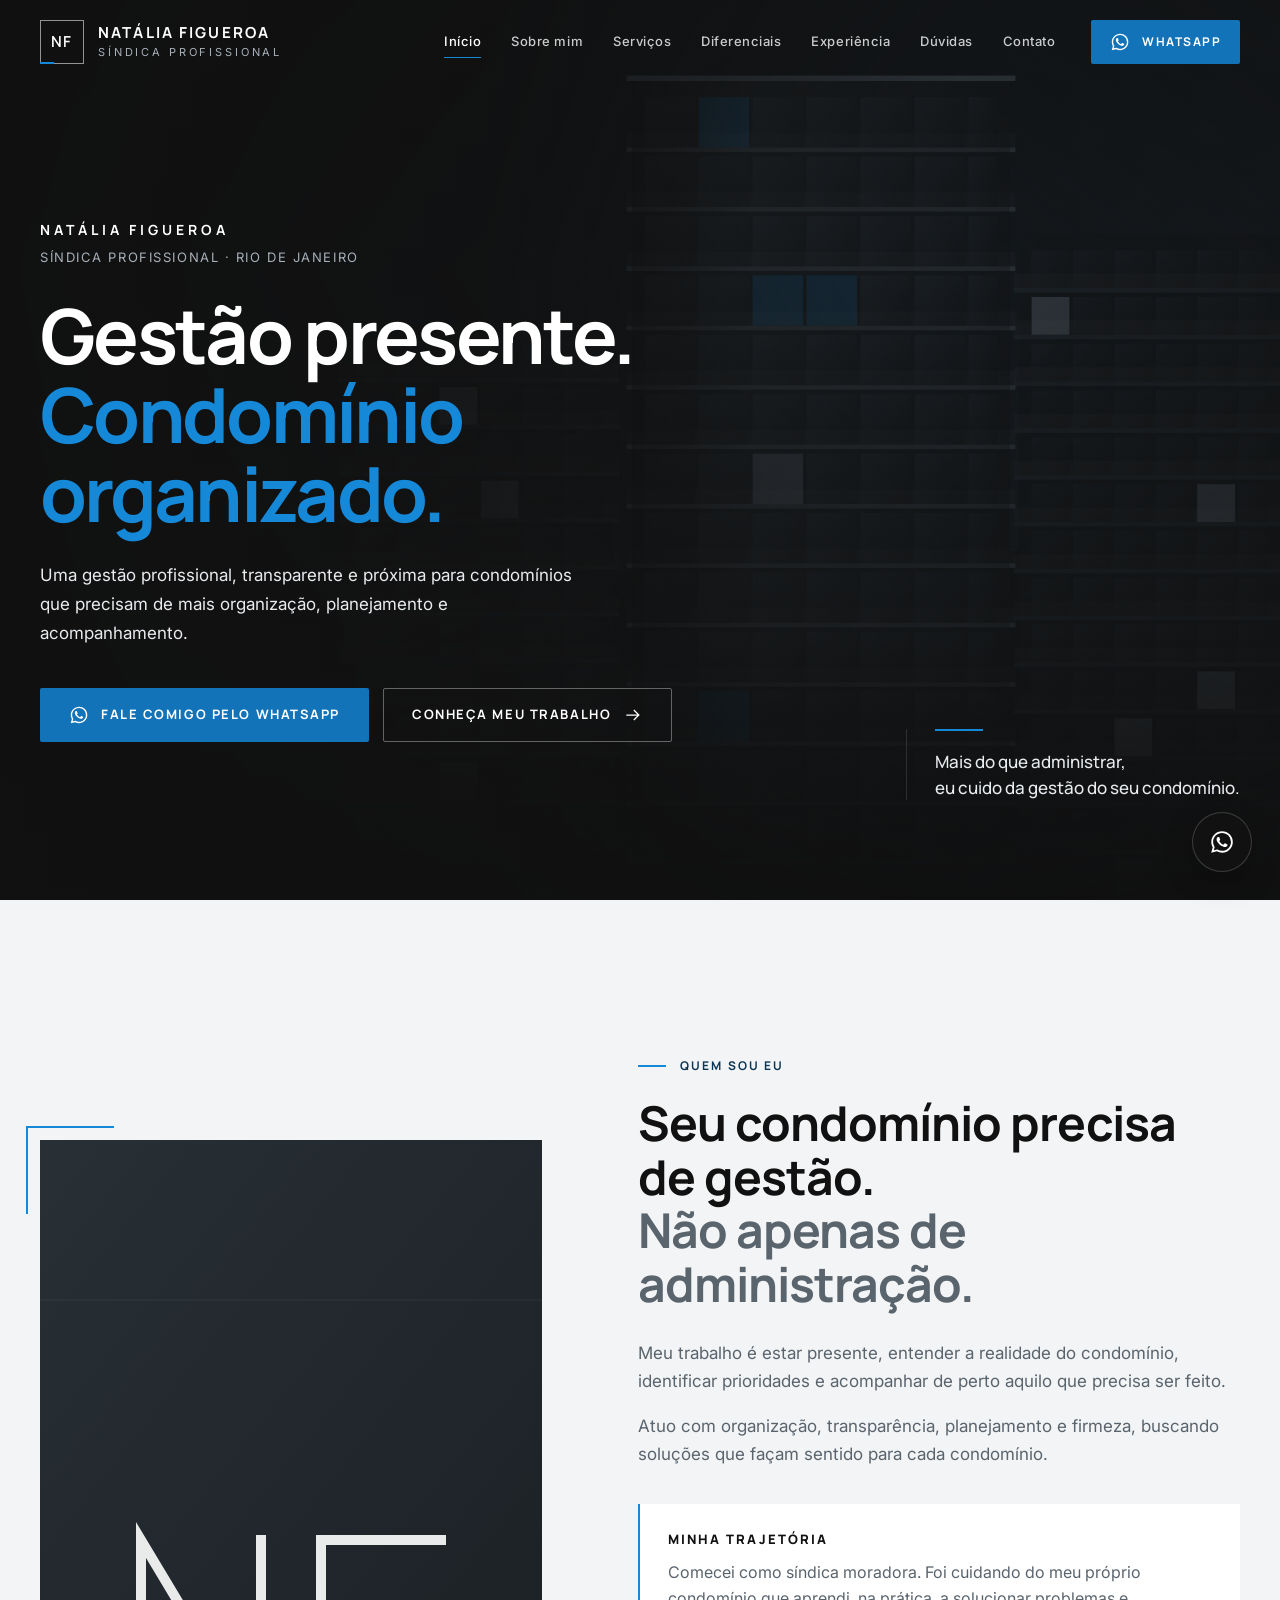
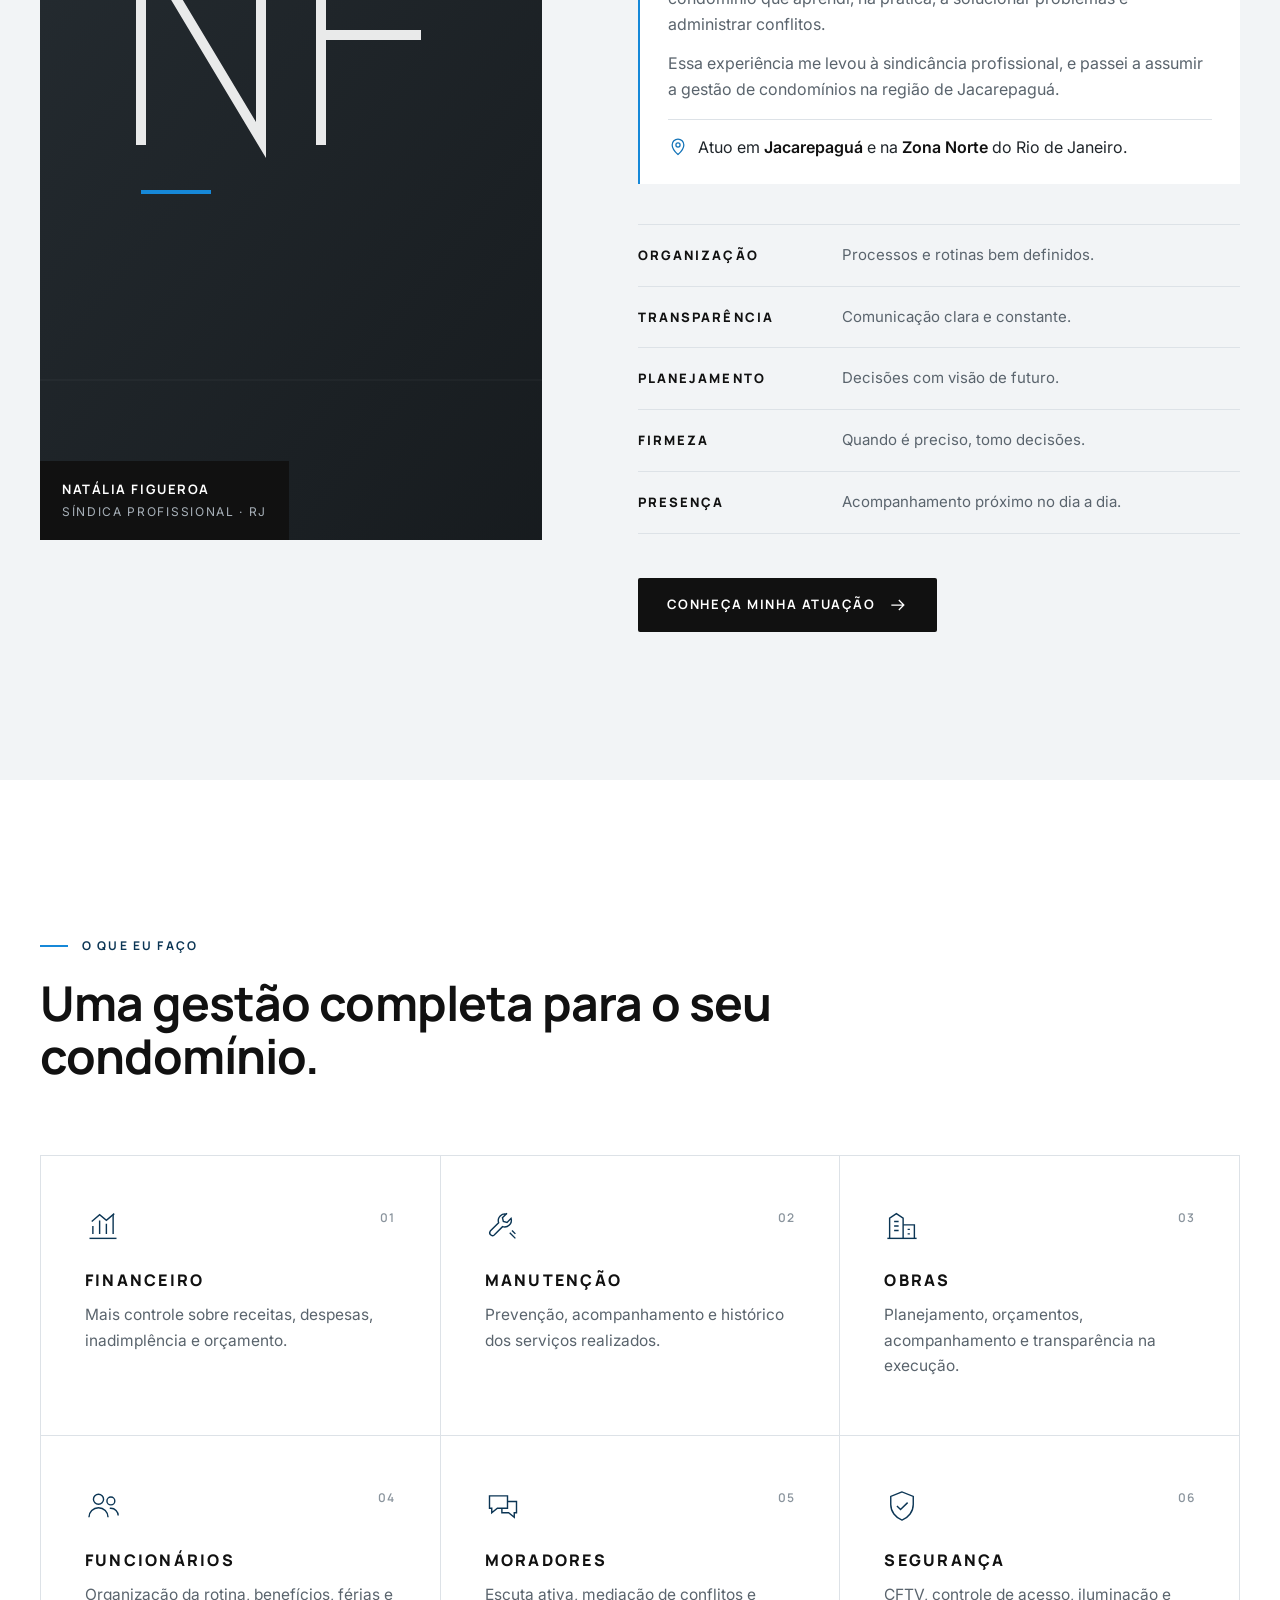
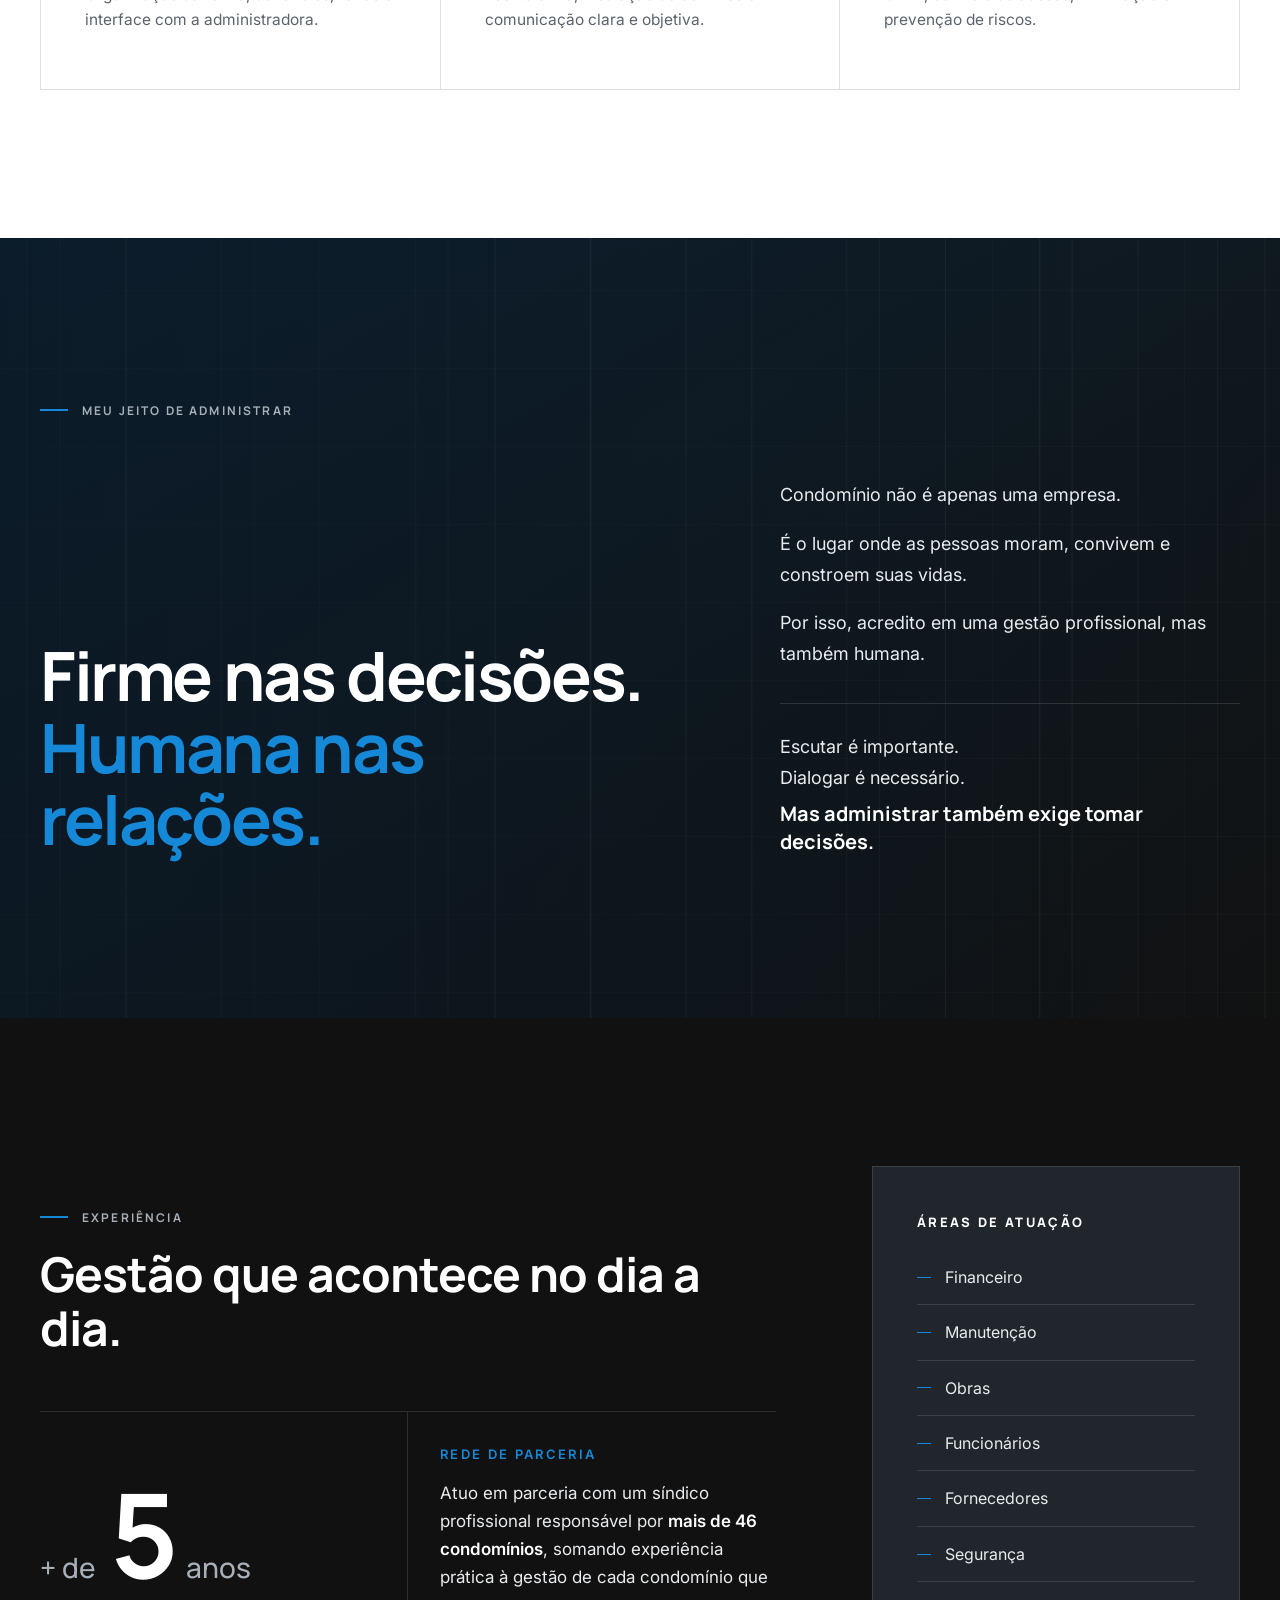
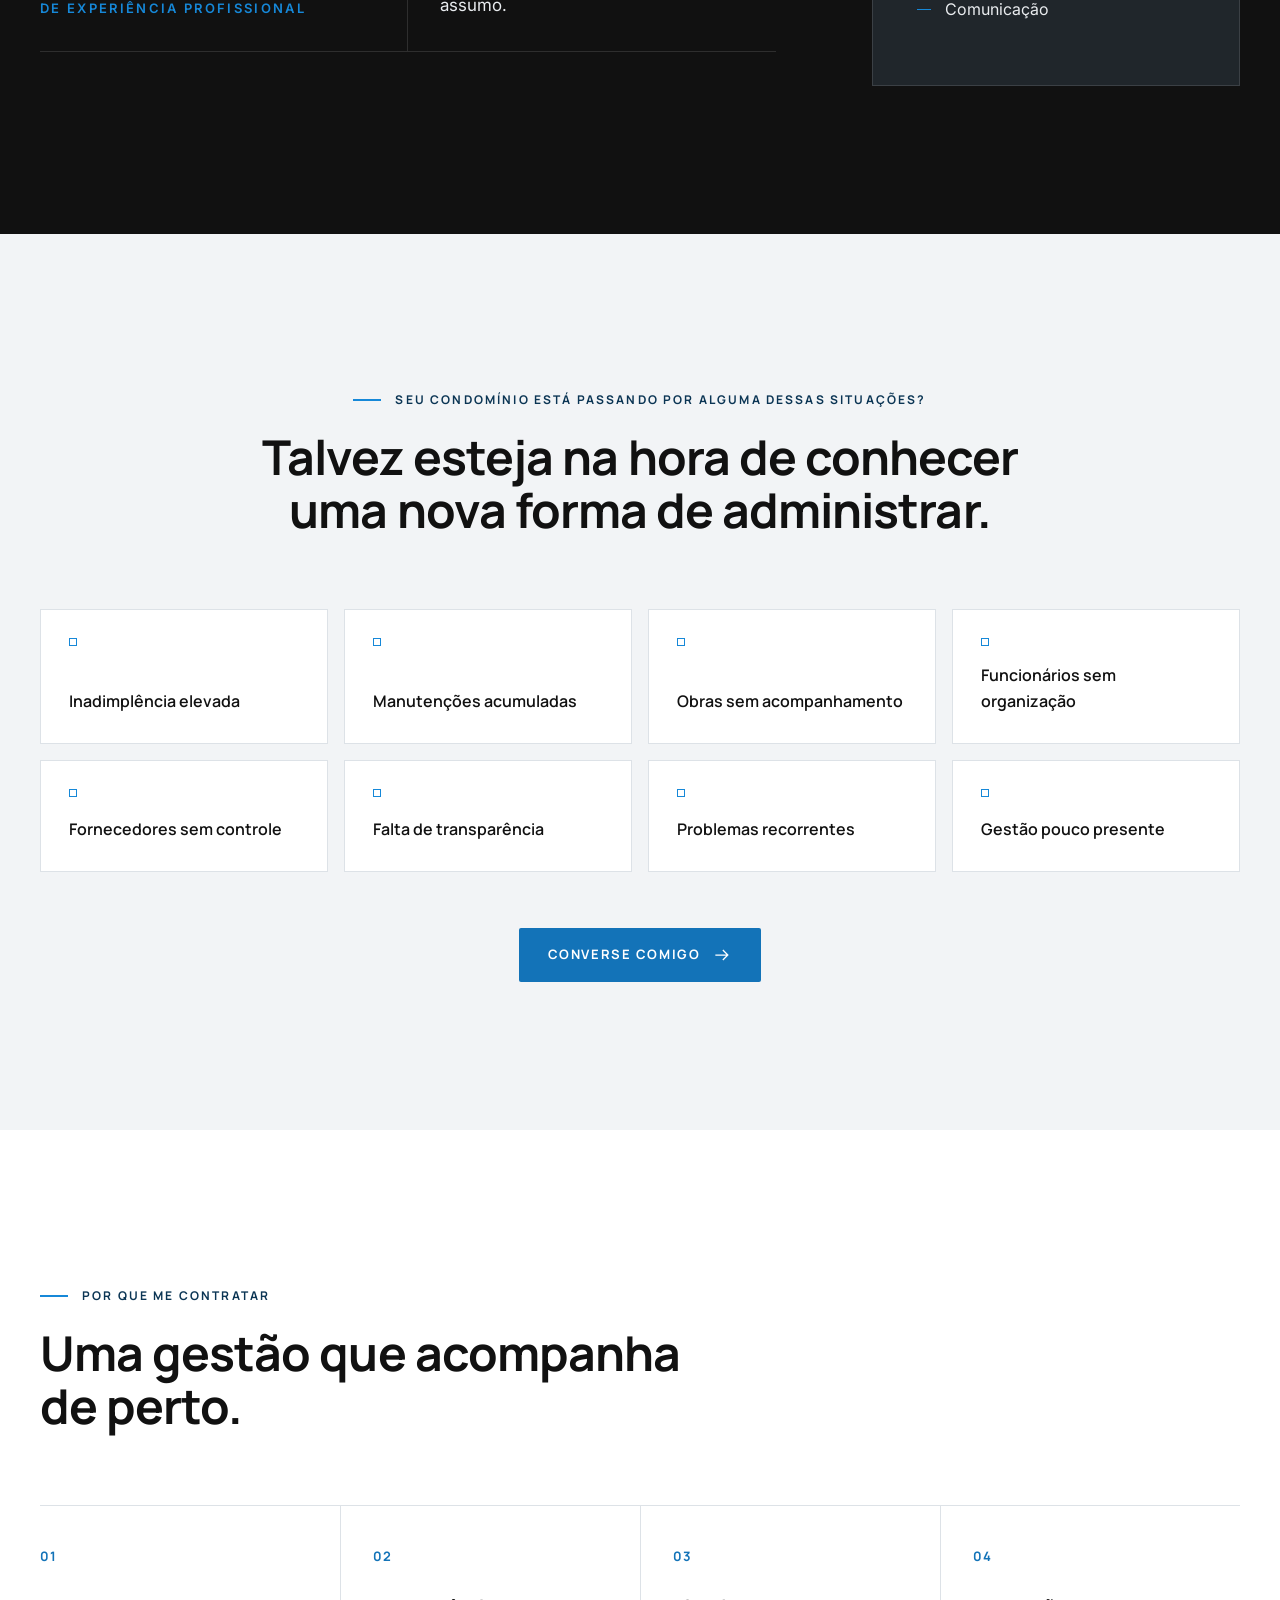
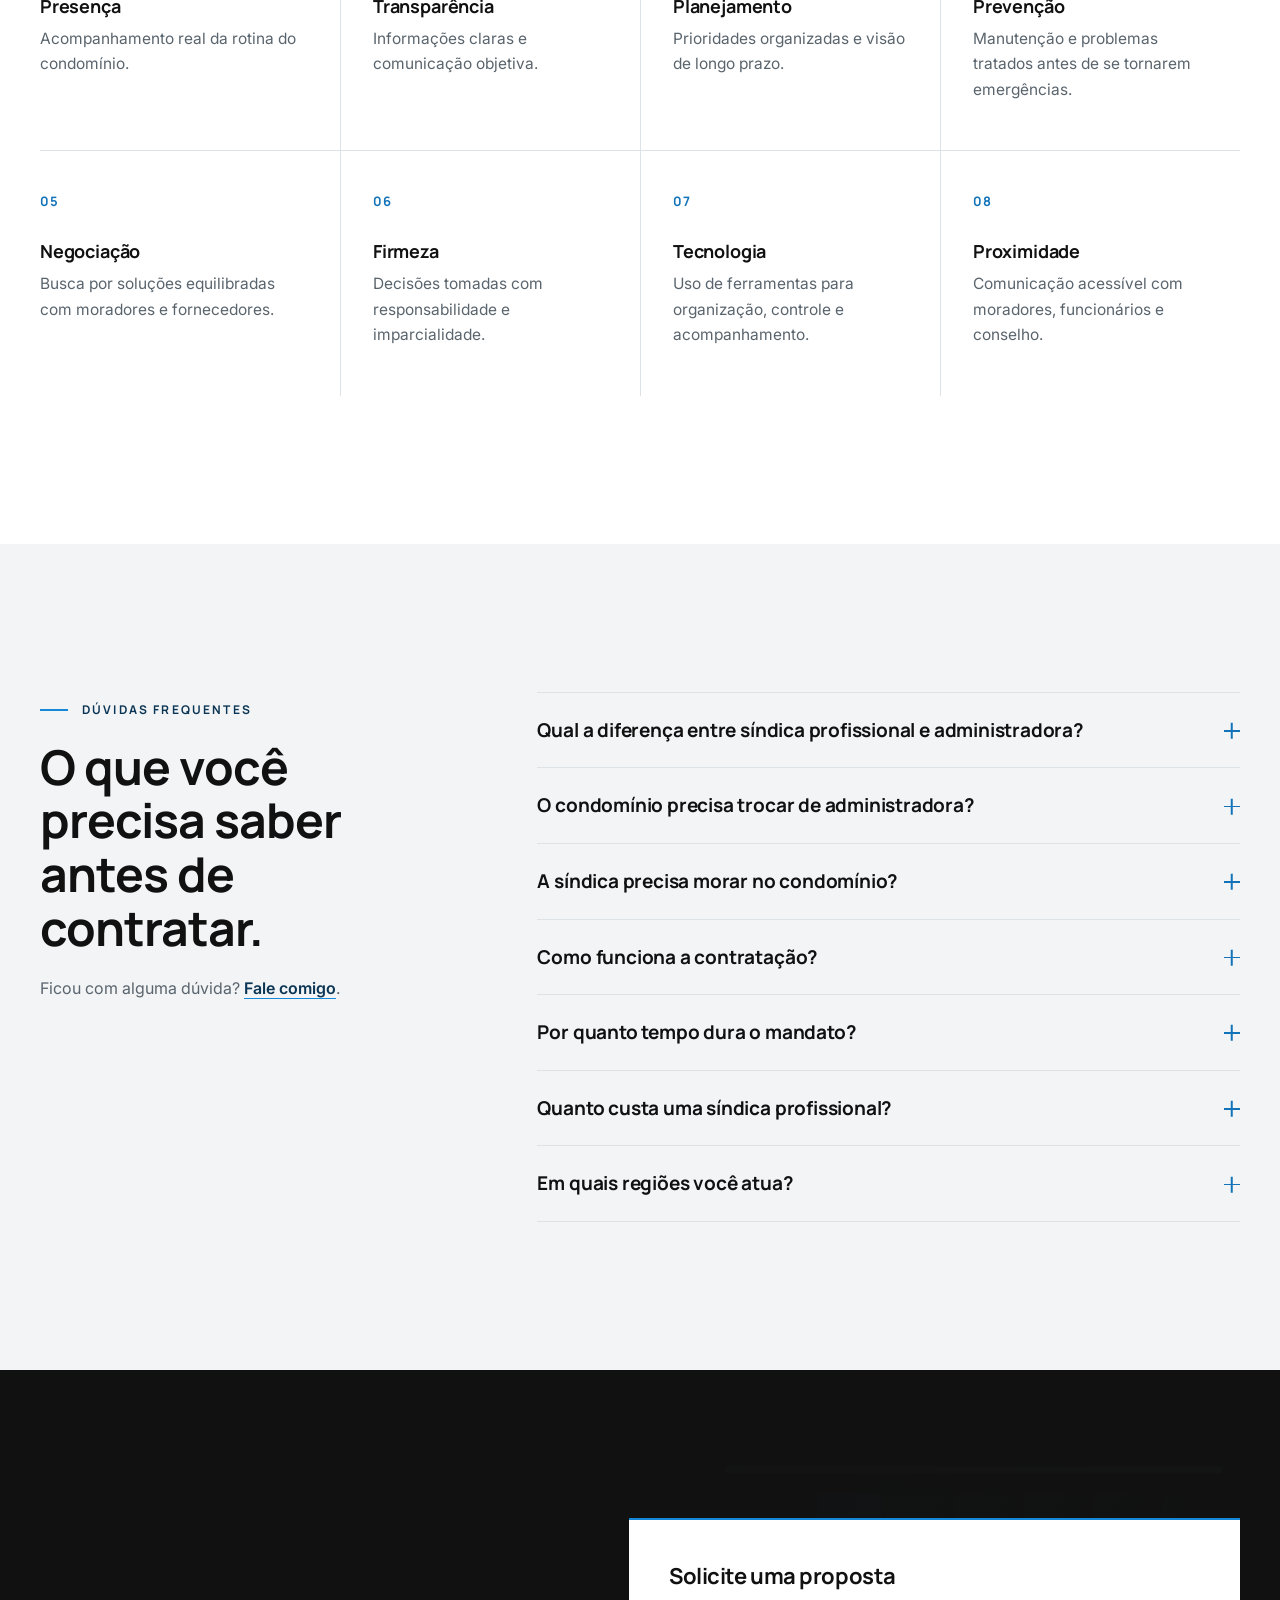
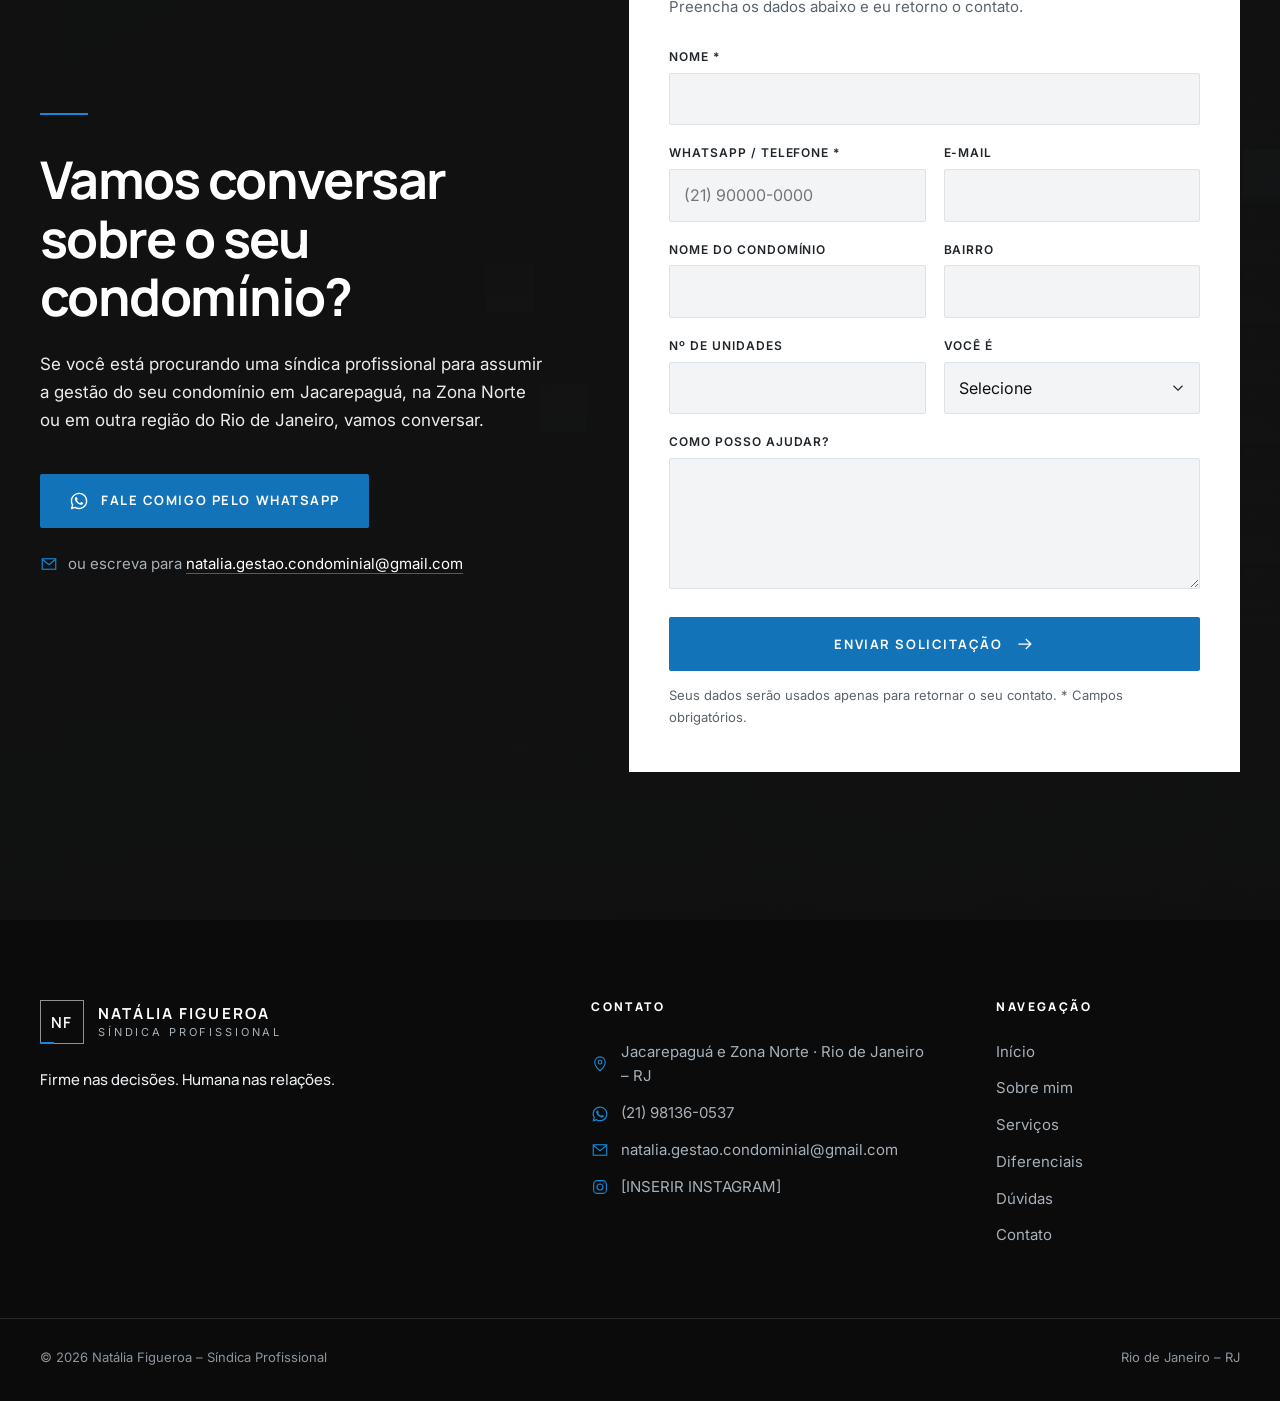
==== commit 2f6915a0: "Corrige dado de experiência: parceria com síndico de mais de 46 condomínios O número 46 se refere ao" ====
--- a/index.html
+++ b/index.html
@@ -352,12 +352,12 @@
           -->
           <dl class="stats">
             <div class="stat reveal">
-              <dt class="stat__label">Condomínios administrados</dt>
-              <dd class="stat__value"><span class="stat__prefix">+ de</span> <span class="stat__num" data-count="46">46</span></dd>
-            </div>
-            <div class="stat reveal">
               <dt class="stat__label">De experiência profissional</dt>
               <dd class="stat__value"><span class="stat__prefix">+ de</span> <span class="stat__num" data-count="5">5</span> <span class="stat__suffix">anos</span></dd>
+            </div>
+            <div class="stat stat--text reveal">
+              <dt class="stat__label">Rede de parceria</dt>
+              <dd class="stat__text">Atuo em parceria com um síndico profissional responsável por <strong>mais de 46 condomínios</strong>, somando experiência prática à gestão de cada condomínio que assumo.</dd>
             </div>
           </dl>
         </div>
--- a/assets/css/styles.css
+++ b/assets/css/styles.css
@@ -597,3 +597,8 @@
 .journey__where { display: flex; align-items: flex-start; gap: 10px; margin-top: 4px; padding-top: 14px; border-top: 1px solid var(--line); color: var(--text) !important; }
 .journey__where .icon { color: var(--blue-strong); margin-top: 3px; }
 .journey__where strong { color: var(--black); font-weight: 600; }
+
+/* ---------- Experiência: bloco de texto ---------- */
+.stat--text { flex-direction: column; gap: 14px; justify-content: center; }
+.stat__text { margin: 0; color: var(--text-on-dark); font-size: 1.0625rem; line-height: 1.65; max-width: 420px; }
+.stat__text strong { color: var(--white); font-weight: 600; }
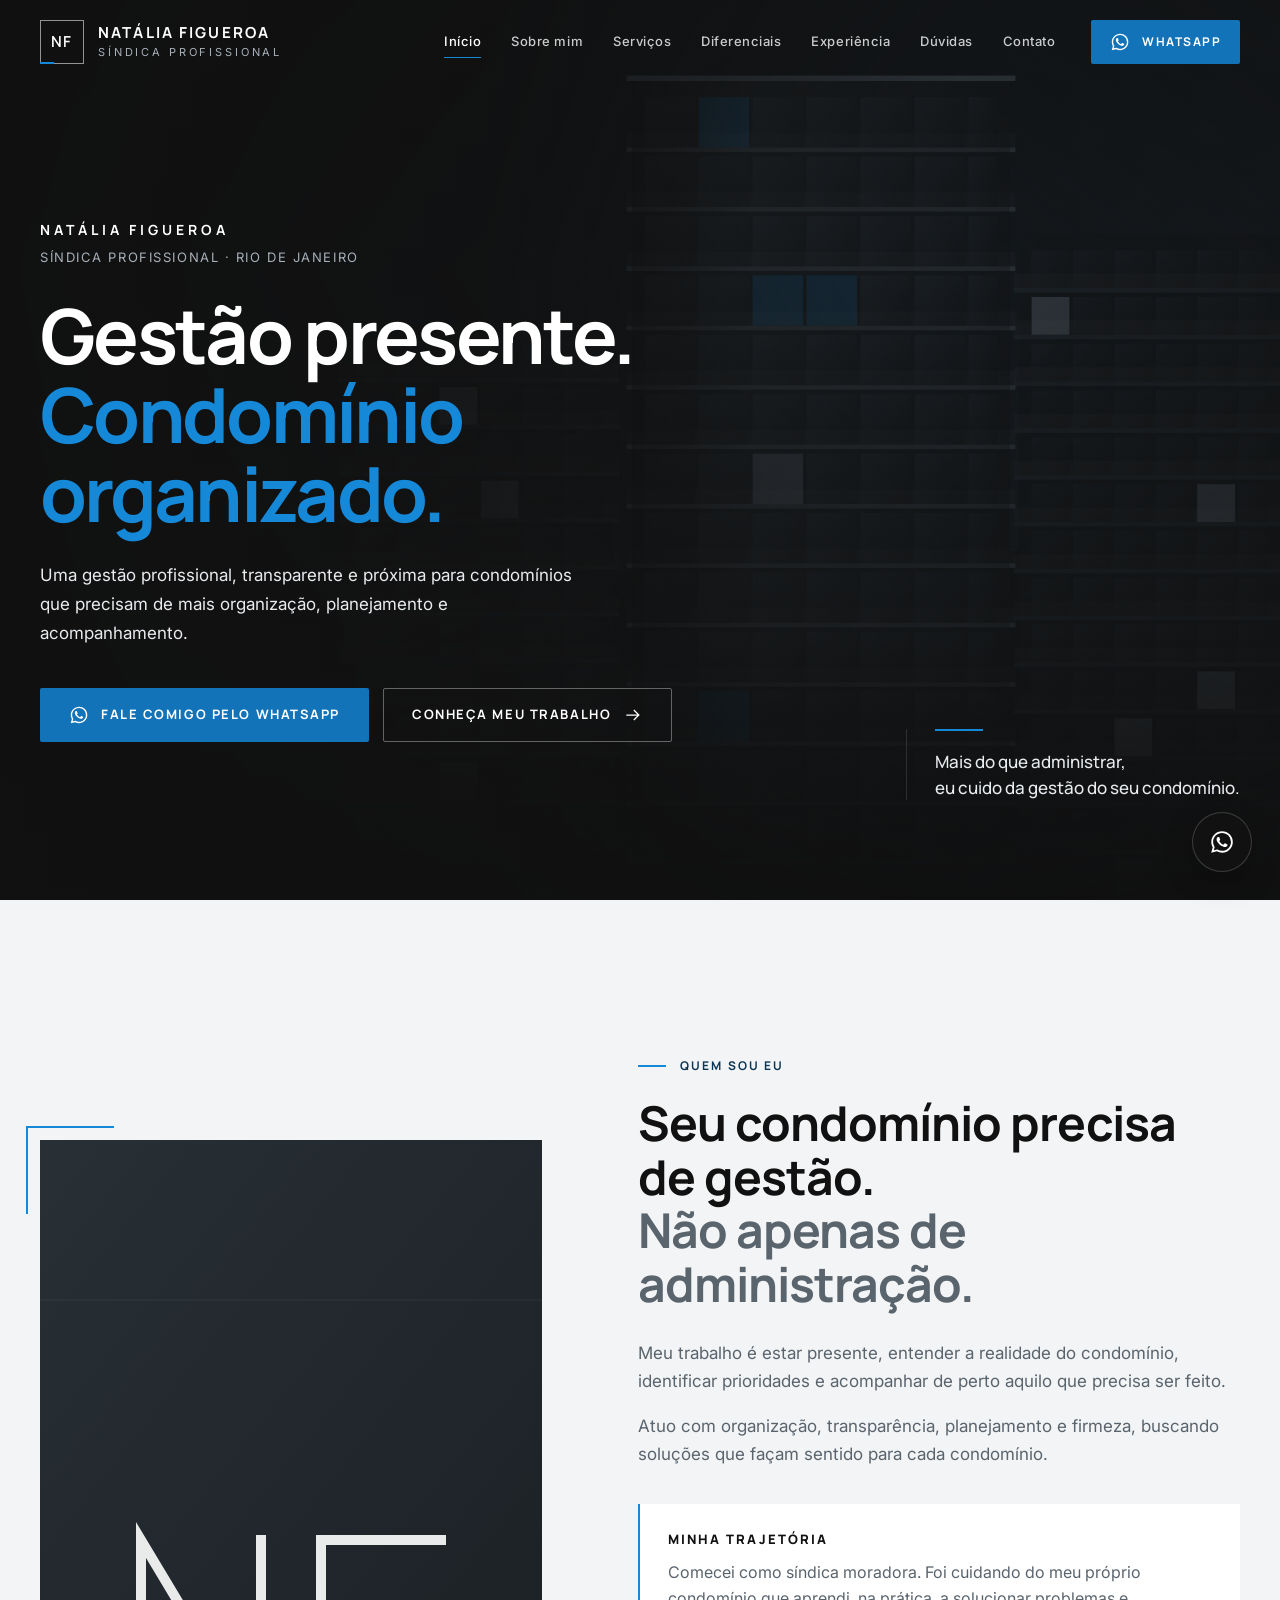
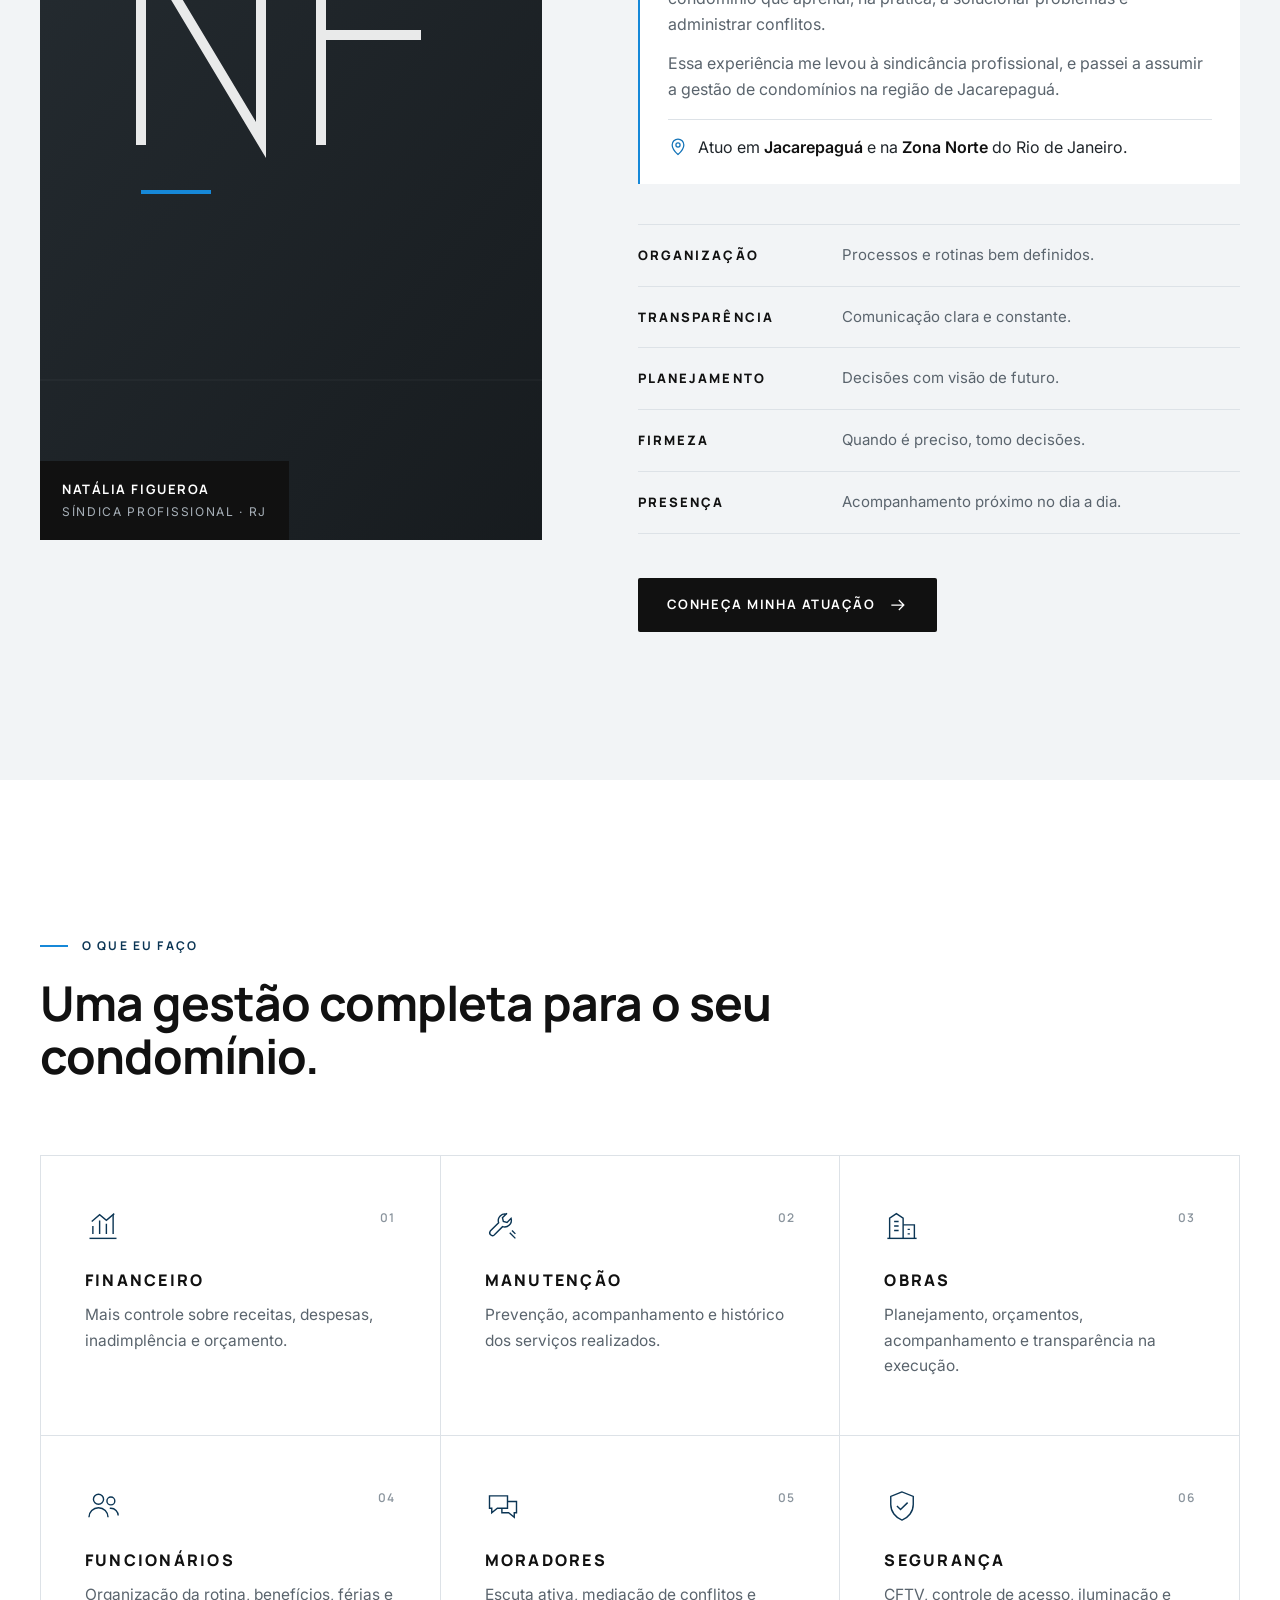
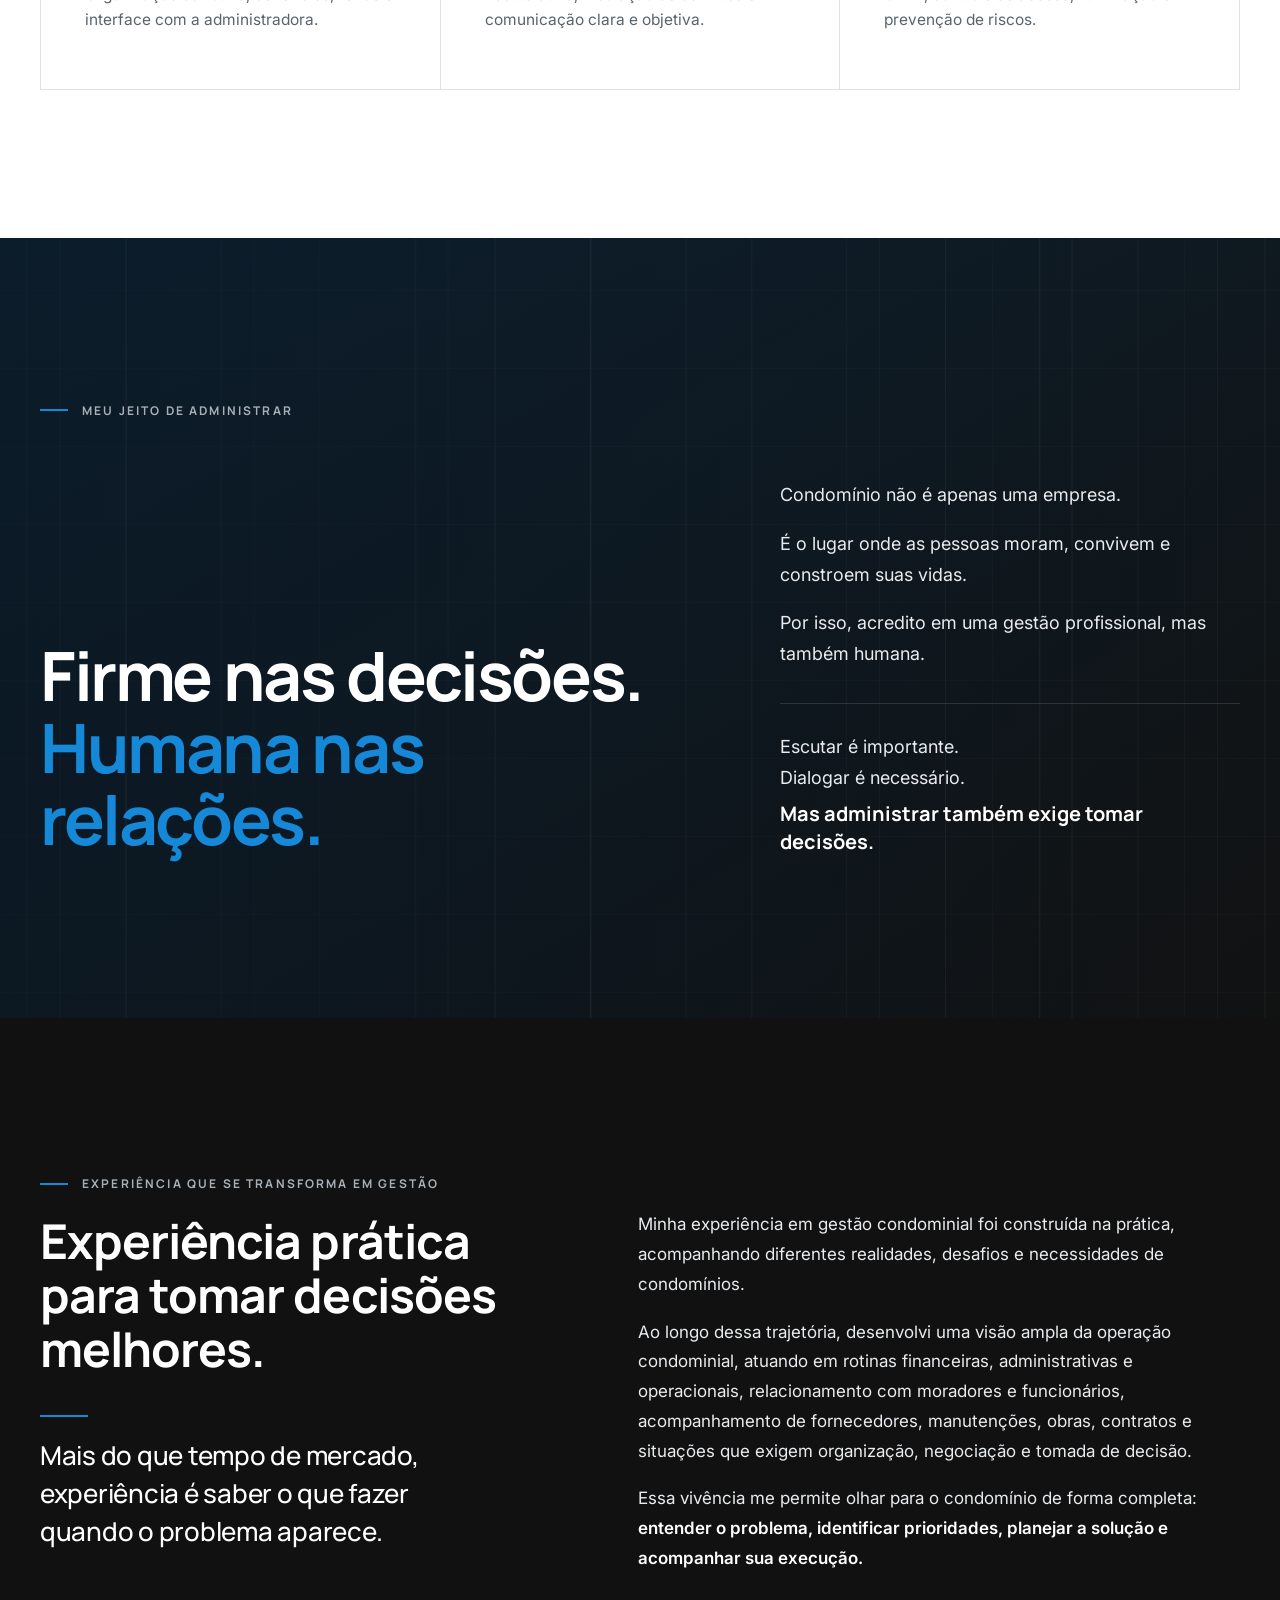
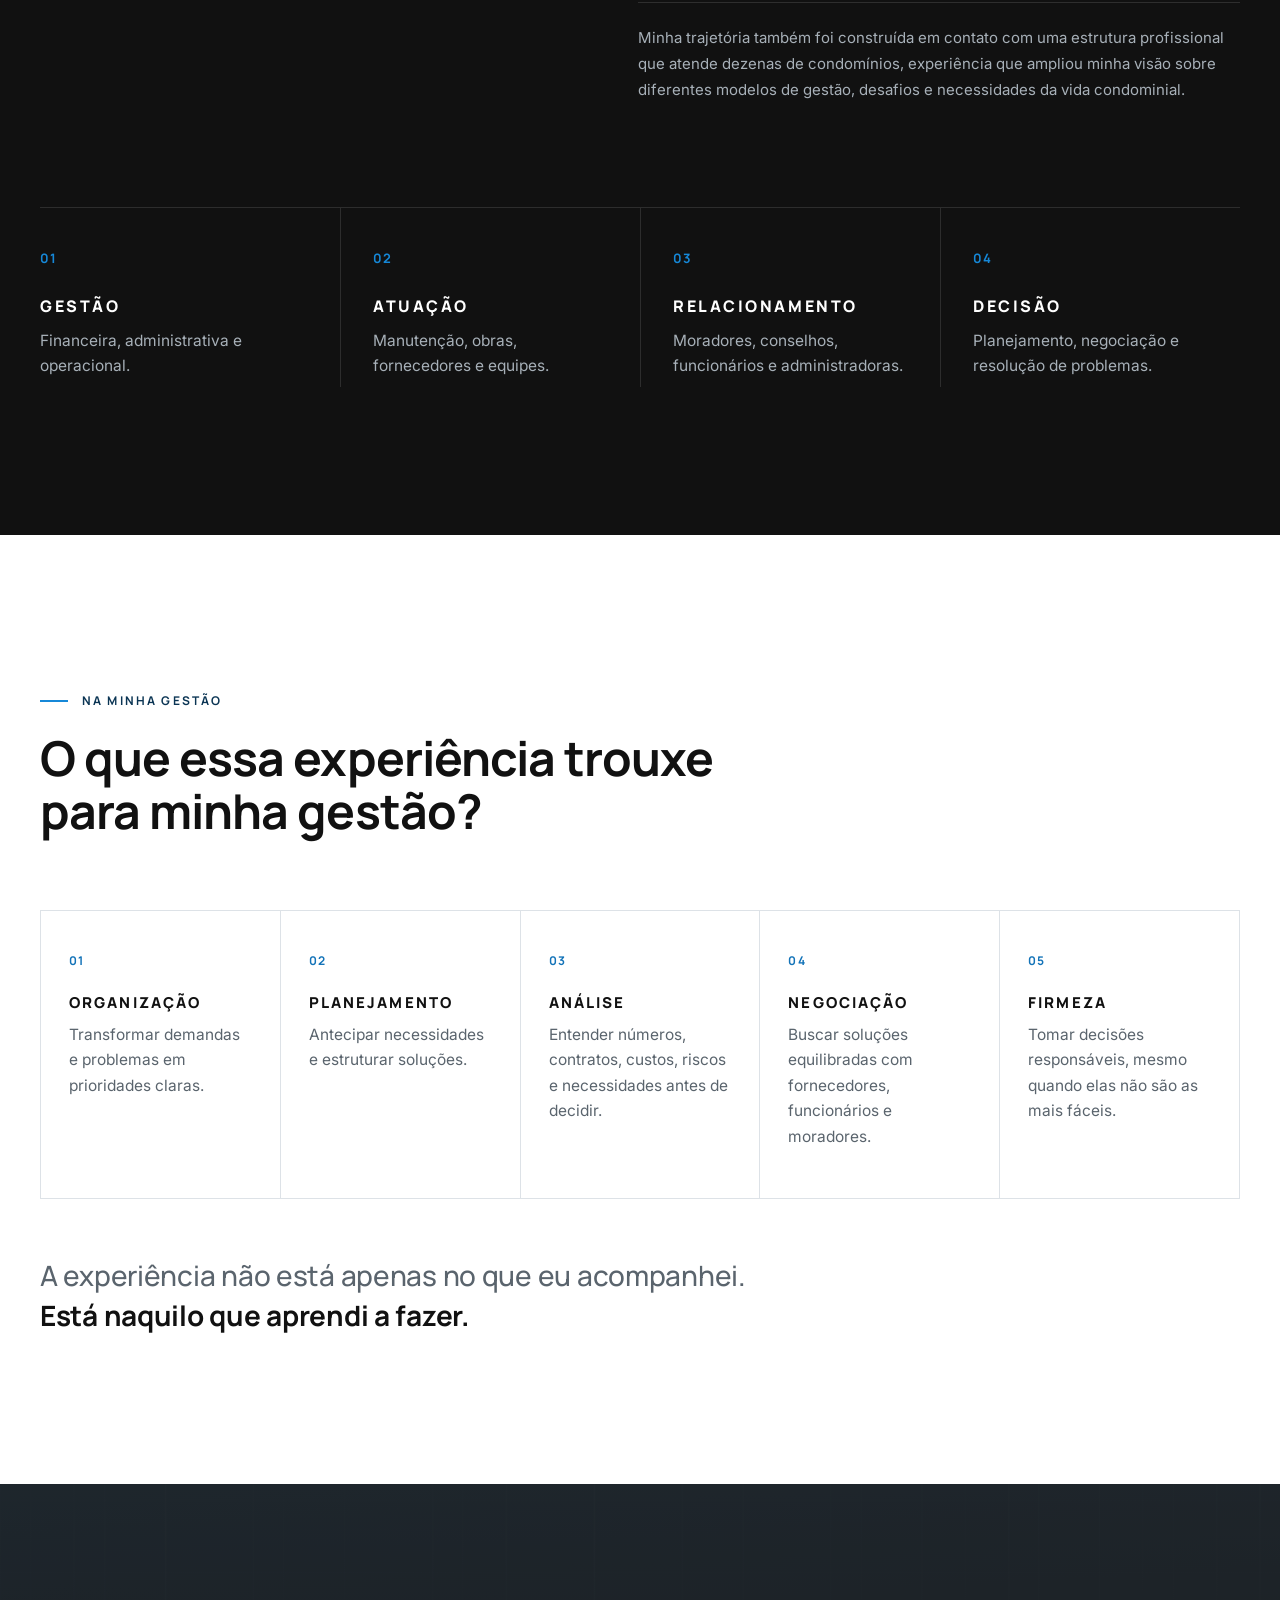
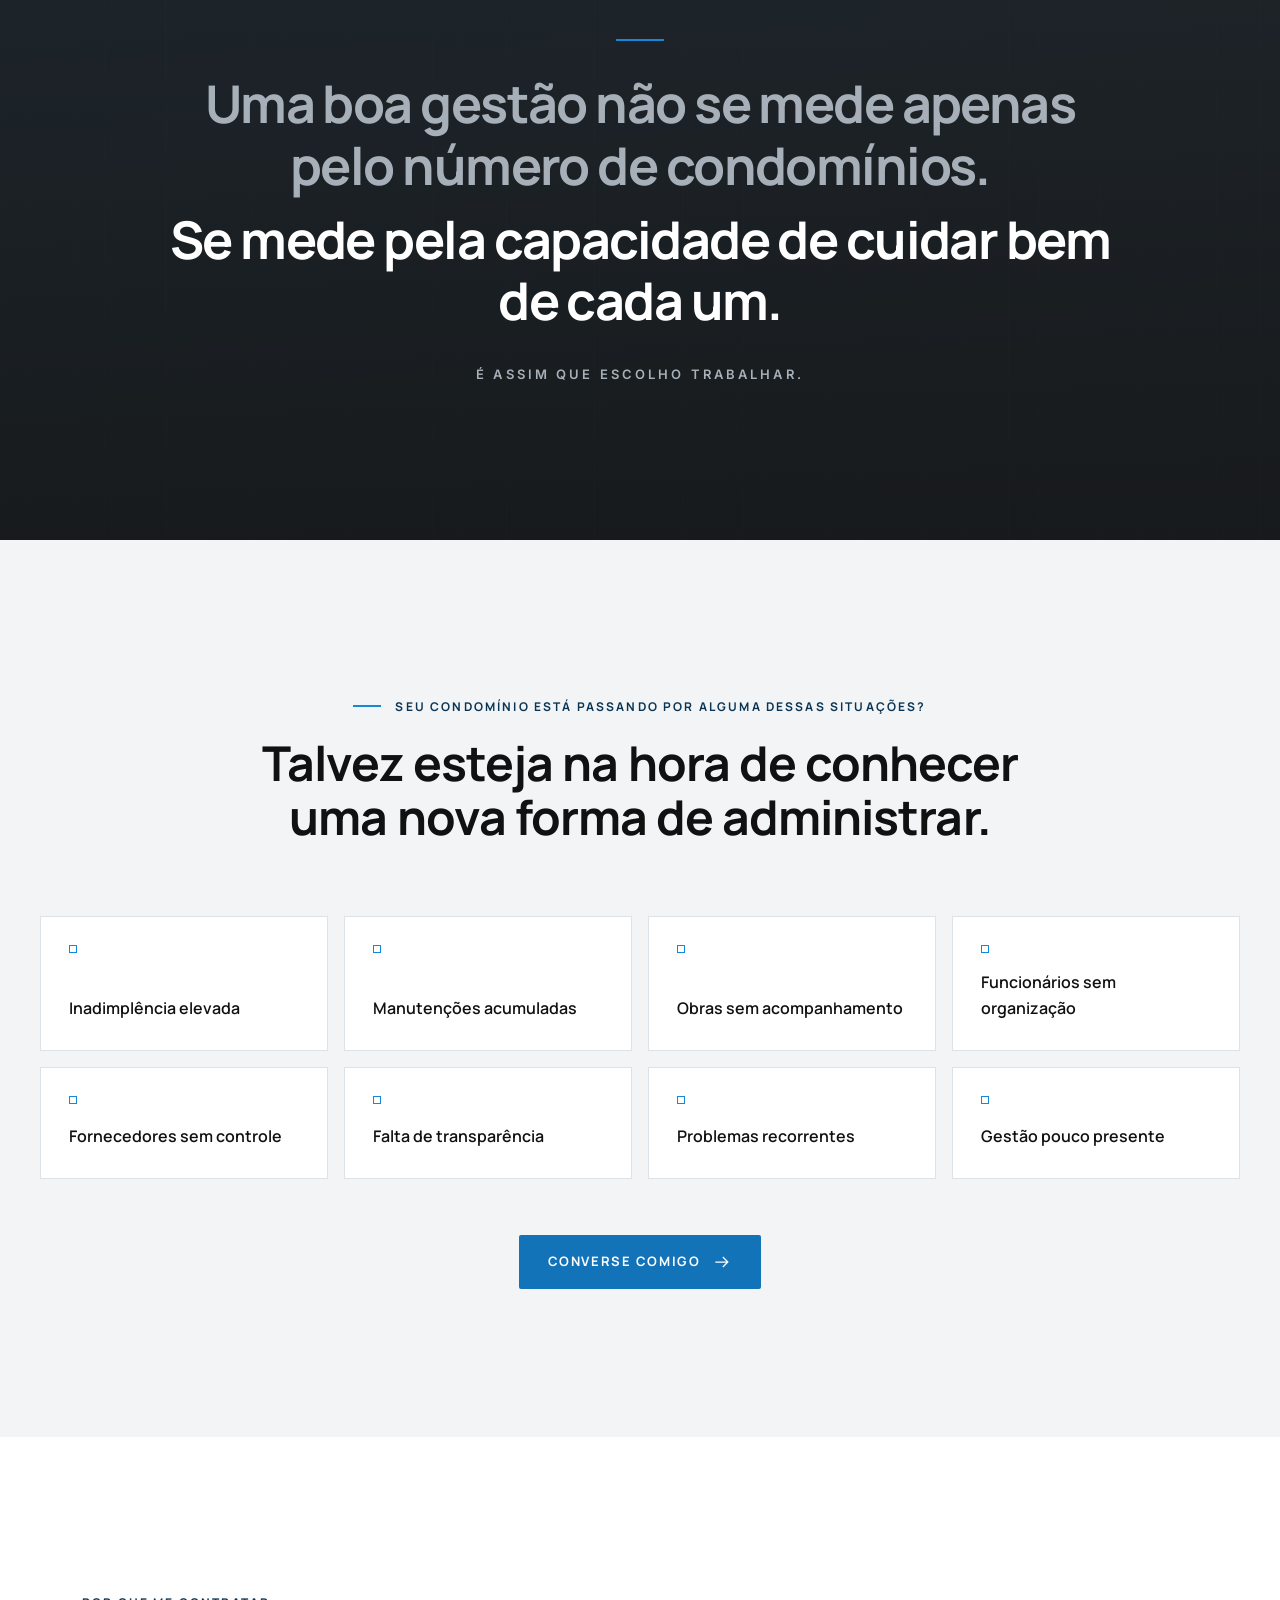
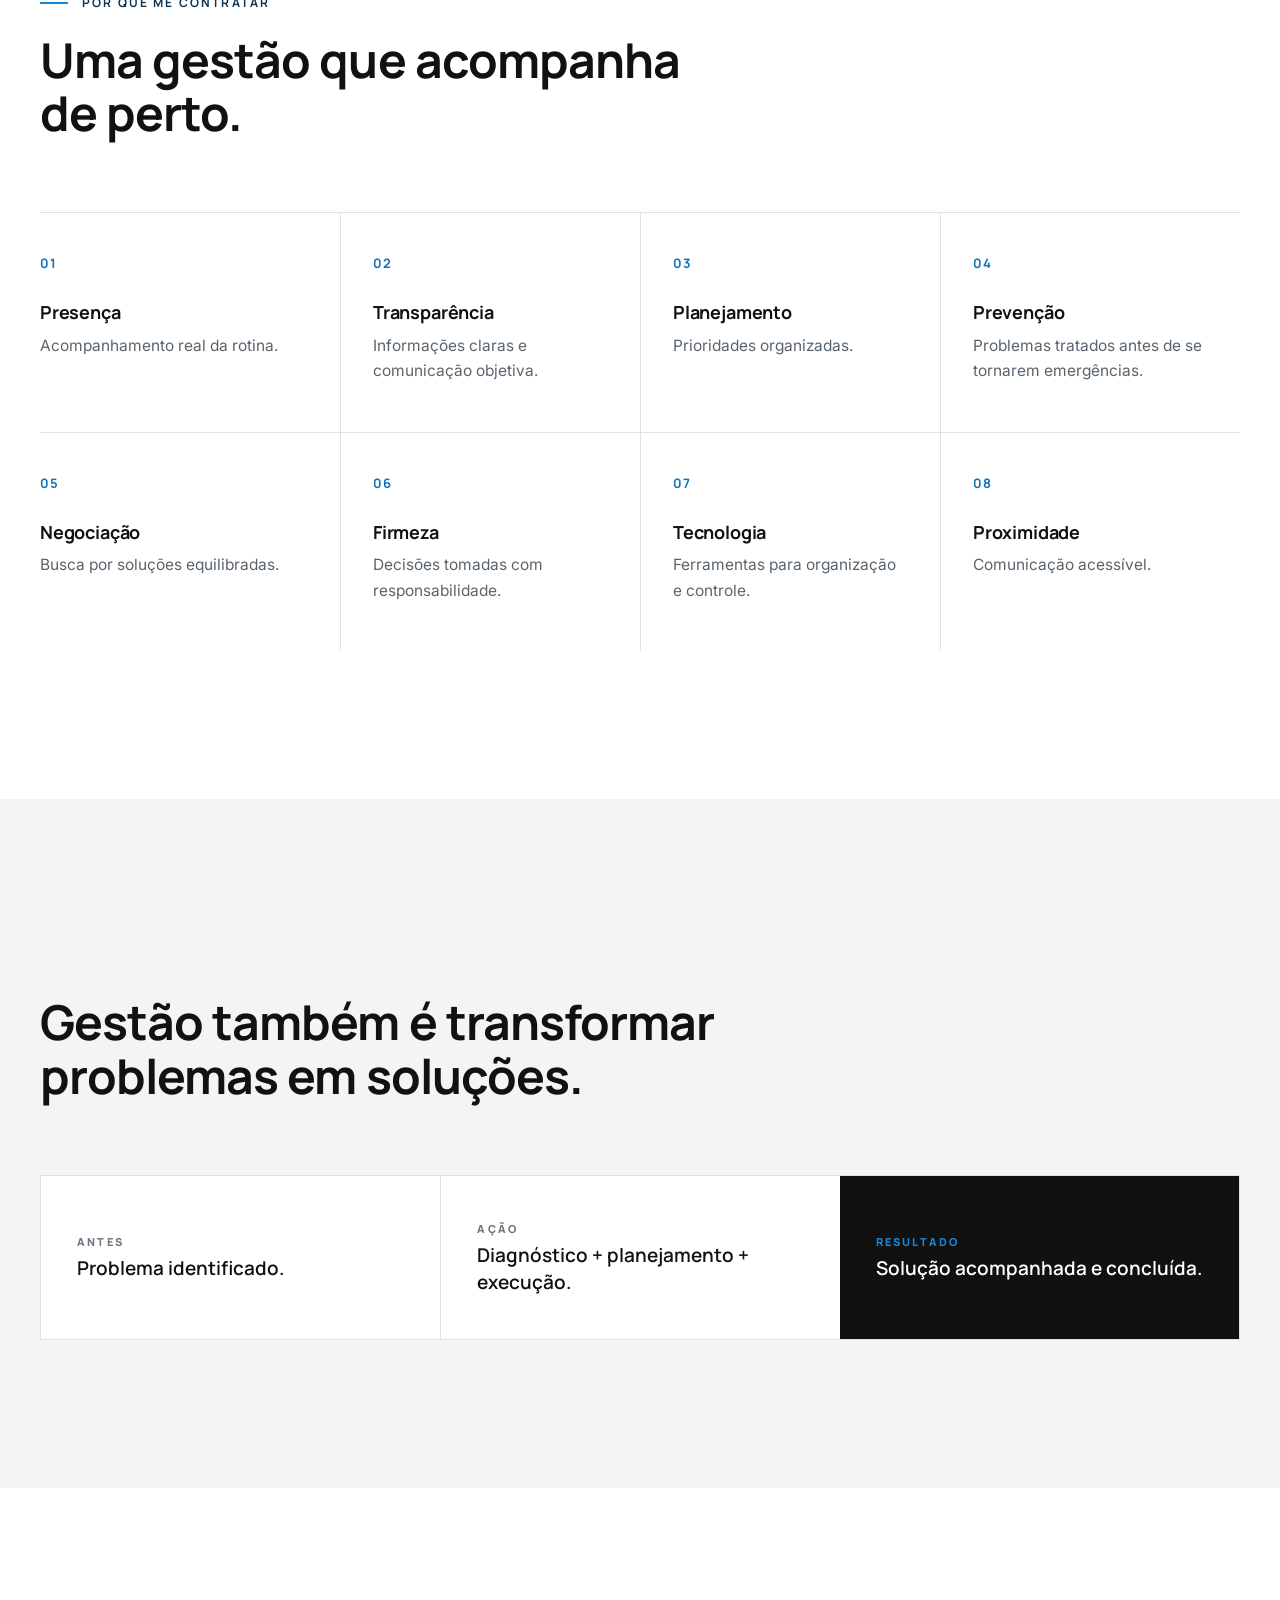
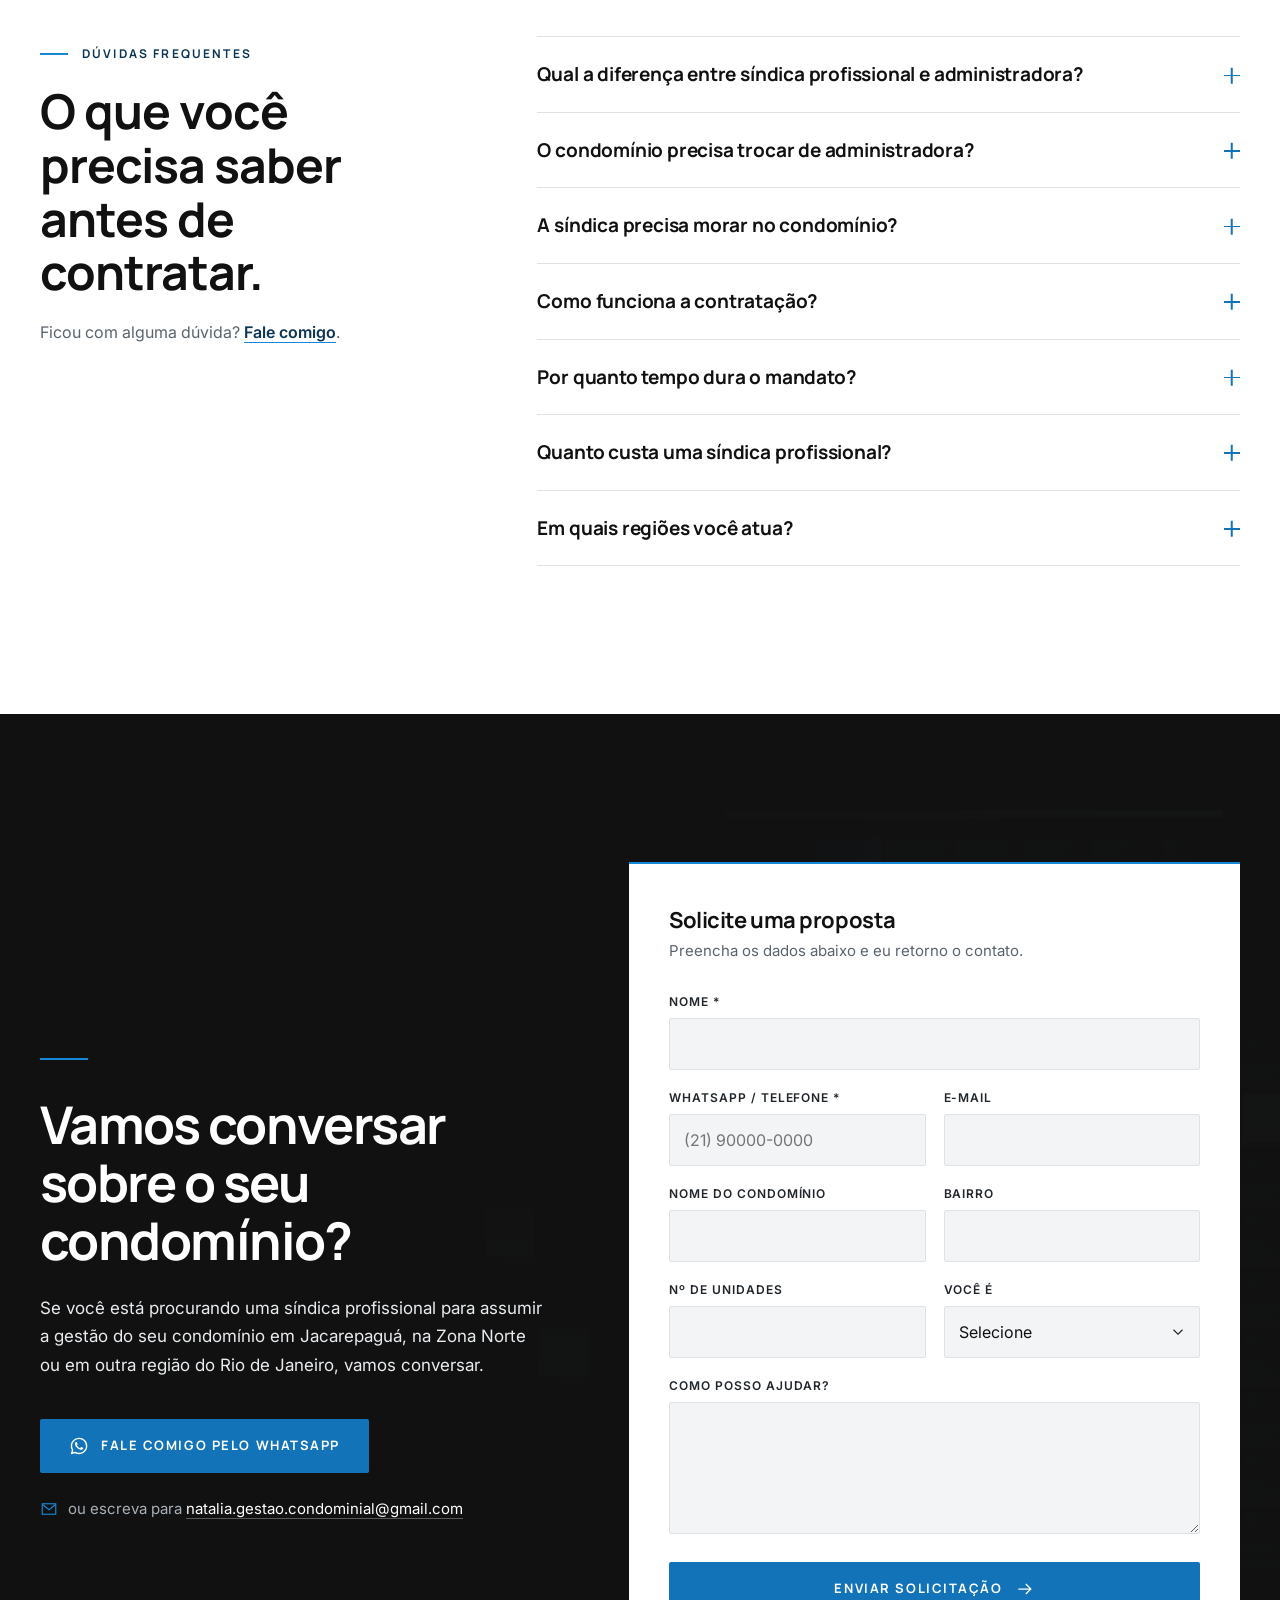
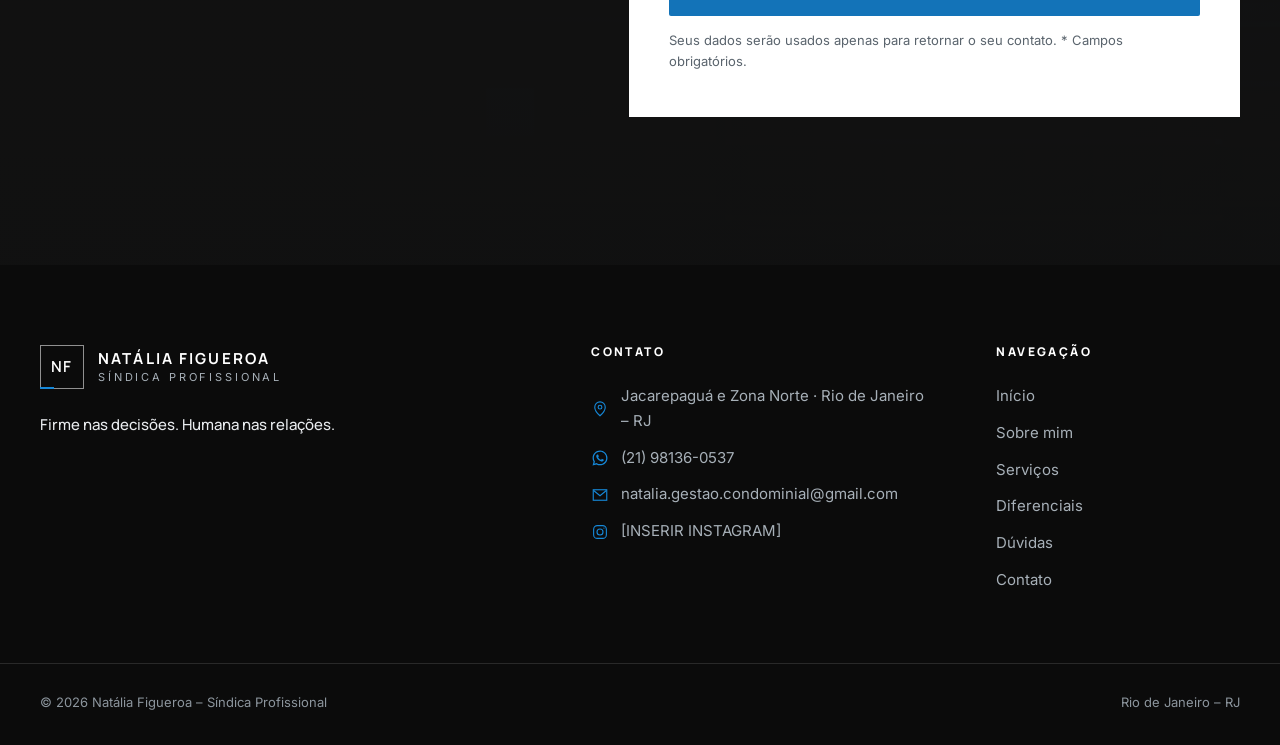
==== commit 16b9c275: "Reposiciona a experiência: abordagem qualitativa, sem números de condomínios - Nova seção de experiê" ====
--- a/index.html
+++ b/index.html
@@ -5,7 +5,7 @@
   <meta name="viewport" content="width=device-width, initial-scale=1">
   <title>Natália Figueroa | Síndica Profissional no Rio de Janeiro</title>
   <meta name="description" content="Síndica profissional no Rio de Janeiro. Gestão presente, transparente e planejada para condomínios que buscam organização, segurança e melhores resultados.">
-  <meta name="keywords" content="síndica profissional no Rio de Janeiro, síndica profissional RJ, síndica profissional, síndico profissional Rio de Janeiro, gestão de condomínios RJ, gestão condominial Rio de Janeiro, síndica profissional Jacarepaguá, síndica profissional Zona Norte, administração de condomínio">
+  <meta name="keywords" content="síndica profissional no Rio de Janeiro, síndica profissional RJ, síndica profissional, gestão condominial Rio de Janeiro, gestão de condomínios RJ, síndico profissional Rio de Janeiro, síndica profissional Jacarepaguá, síndica profissional Zona Norte">
   <meta name="author" content="Natália Figueroa">
   <meta name="robots" content="index, follow">
   <meta name="theme-color" content="#111111">
@@ -339,41 +339,80 @@
       </div>
     </section>
 
-    <!-- ================= 5. EXPERIÊNCIA E RESULTADOS ================= -->
+    <!-- ================= 5. EXPERIÊNCIA ================= -->
     <section class="section section--dark experience" id="experiencia" aria-labelledby="experiencia-title">
-      <div class="container experience__grid">
-        <div>
-          <p class="eyebrow eyebrow--light reveal">Experiência</p>
-          <h2 class="section-title section-title--light reveal" id="experiencia-title">Gestão que acontece no dia a dia.</h2>
-
-          <!--
-            NÚMEROS: para alterar, edite apenas o atributo data-count (e o texto dentro do <span>, usado quando o JavaScript está desativado).
-            Utilize somente informações verdadeiras e comprováveis.
-          -->
-          <dl class="stats">
-            <div class="stat reveal">
-              <dt class="stat__label">De experiência profissional</dt>
-              <dd class="stat__value"><span class="stat__prefix">+ de</span> <span class="stat__num" data-count="5">5</span> <span class="stat__suffix">anos</span></dd>
-            </div>
-            <div class="stat stat--text reveal">
-              <dt class="stat__label">Rede de parceria</dt>
-              <dd class="stat__text">Atuo em parceria com um síndico profissional responsável por <strong>mais de 46 condomínios</strong>, somando experiência prática à gestão de cada condomínio que assumo.</dd>
-            </div>
-          </dl>
-        </div>
-
-        <aside class="areas reveal" aria-labelledby="areas-title">
-          <h3 class="areas__title" id="areas-title">Áreas de atuação</h3>
-          <ul class="areas__list" role="list">
-            <li>Financeiro</li>
-            <li>Manutenção</li>
-            <li>Obras</li>
-            <li>Funcionários</li>
-            <li>Fornecedores</li>
-            <li>Segurança</li>
-            <li>Comunicação</li>
-          </ul>
-        </aside>
+      <div class="container">
+        <div class="experience__grid">
+          <div class="experience__head">
+            <p class="eyebrow eyebrow--light reveal">Experiência que se transforma em gestão</p>
+            <h2 class="section-title section-title--light reveal" id="experiencia-title">Experiência prática para tomar decisões melhores.</h2>
+            <blockquote class="experience__quote reveal">
+              <span class="line" aria-hidden="true"></span>
+              <p>Mais do que tempo de mercado, experiência é saber o que fazer quando o problema aparece.</p>
+            </blockquote>
+          </div>
+
+          <div class="experience__text">
+            <p class="reveal">Minha experiência em gestão condominial foi construída na prática, acompanhando diferentes realidades, desafios e necessidades de condomínios.</p>
+            <p class="reveal">Ao longo dessa trajetória, desenvolvi uma visão ampla da operação condominial, atuando em rotinas financeiras, administrativas e operacionais, relacionamento com moradores e funcionários, acompanhamento de fornecedores, manutenções, obras, contratos e situações que exigem organização, negociação e tomada de decisão.</p>
+            <p class="reveal">Essa vivência me permite olhar para o condomínio de forma completa: <strong>entender o problema, identificar prioridades, planejar a solução e acompanhar sua execução.</strong></p>
+            <p class="experience__note reveal">Minha trajetória também foi construída em contato com uma estrutura profissional que atende dezenas de condomínios, experiência que ampliou minha visão sobre diferentes modelos de gestão, desafios e necessidades da vida condominial.</p>
+          </div>
+        </div>
+
+        <!-- Indicadores de competência (qualitativos) -->
+        <ul class="indicators" role="list" aria-label="Indicadores de competência">
+          <li class="indicator reveal">
+            <span class="indicator__num" aria-hidden="true">01</span>
+            <h3>Gestão</h3>
+            <p>Financeira, administrativa e operacional.</p>
+          </li>
+          <li class="indicator reveal">
+            <span class="indicator__num" aria-hidden="true">02</span>
+            <h3>Atuação</h3>
+            <p>Manutenção, obras, fornecedores e equipes.</p>
+          </li>
+          <li class="indicator reveal">
+            <span class="indicator__num" aria-hidden="true">03</span>
+            <h3>Relacionamento</h3>
+            <p>Moradores, conselhos, funcionários e administradoras.</p>
+          </li>
+          <li class="indicator reveal">
+            <span class="indicator__num" aria-hidden="true">04</span>
+            <h3>Decisão</h3>
+            <p>Planejamento, negociação e resolução de problemas.</p>
+          </li>
+        </ul>
+      </div>
+    </section>
+
+    <!-- ================= 5b. O QUE ESSA EXPERIÊNCIA TROUXE ================= -->
+    <section class="section learned" id="minha-gestao" aria-labelledby="aprendizado-title">
+      <div class="container">
+        <header class="section-head">
+          <p class="eyebrow reveal">Na minha gestão</p>
+          <h2 class="section-title reveal" id="aprendizado-title">O que essa experiência trouxe para minha gestão?</h2>
+        </header>
+
+        <ol class="learned__grid" role="list">
+          <li class="learned__item reveal"><span class="learned__num" aria-hidden="true">01</span><h3>Organização</h3><p>Transformar demandas e problemas em prioridades claras.</p></li>
+          <li class="learned__item reveal"><span class="learned__num" aria-hidden="true">02</span><h3>Planejamento</h3><p>Antecipar necessidades e estruturar soluções.</p></li>
+          <li class="learned__item reveal"><span class="learned__num" aria-hidden="true">03</span><h3>Análise</h3><p>Entender números, contratos, custos, riscos e necessidades antes de decidir.</p></li>
+          <li class="learned__item reveal"><span class="learned__num" aria-hidden="true">04</span><h3>Negociação</h3><p>Buscar soluções equilibradas com fornecedores, funcionários e moradores.</p></li>
+          <li class="learned__item reveal"><span class="learned__num" aria-hidden="true">05</span><h3>Firmeza</h3><p>Tomar decisões responsáveis, mesmo quando elas não são as mais fáceis.</p></li>
+        </ol>
+
+        <p class="learned__close reveal">A experiência não está apenas no que eu acompanhei.<br><strong>Está naquilo que aprendi a fazer.</strong></p>
+      </div>
+    </section>
+
+    <!-- ================= 5c. FRASE DE POSICIONAMENTO ================= -->
+    <section class="statement" aria-label="Posicionamento">
+      <div class="statement__media" aria-hidden="true"></div>
+      <div class="container statement__inner">
+        <span class="line reveal" aria-hidden="true"></span>
+        <p class="statement__text reveal"><span class="statement__muted">Uma boa gestão não se mede apenas pelo número de condomínios.</span> <span class="statement__strong">Se mede pela capacidade de cuidar bem de cada um.</span></p>
+        <p class="statement__sign reveal">É assim que escolho trabalhar.</p>
       </div>
     </section>
 
@@ -416,65 +455,51 @@
         </header>
 
         <ol class="diff__grid" role="list">
-          <li class="diff reveal"><span class="diff__num" aria-hidden="true">01</span><h3>Presença</h3><p>Acompanhamento real da rotina do condomínio.</p></li>
+          <li class="diff reveal"><span class="diff__num" aria-hidden="true">01</span><h3>Presença</h3><p>Acompanhamento real da rotina.</p></li>
           <li class="diff reveal"><span class="diff__num" aria-hidden="true">02</span><h3>Transparência</h3><p>Informações claras e comunicação objetiva.</p></li>
-          <li class="diff reveal"><span class="diff__num" aria-hidden="true">03</span><h3>Planejamento</h3><p>Prioridades organizadas e visão de longo prazo.</p></li>
-          <li class="diff reveal"><span class="diff__num" aria-hidden="true">04</span><h3>Prevenção</h3><p>Manutenção e problemas tratados antes de se tornarem emergências.</p></li>
-          <li class="diff reveal"><span class="diff__num" aria-hidden="true">05</span><h3>Negociação</h3><p>Busca por soluções equilibradas com moradores e fornecedores.</p></li>
-          <li class="diff reveal"><span class="diff__num" aria-hidden="true">06</span><h3>Firmeza</h3><p>Decisões tomadas com responsabilidade e imparcialidade.</p></li>
-          <li class="diff reveal"><span class="diff__num" aria-hidden="true">07</span><h3>Tecnologia</h3><p>Uso de ferramentas para organização, controle e acompanhamento.</p></li>
-          <li class="diff reveal"><span class="diff__num" aria-hidden="true">08</span><h3>Proximidade</h3><p>Comunicação acessível com moradores, funcionários e conselho.</p></li>
+          <li class="diff reveal"><span class="diff__num" aria-hidden="true">03</span><h3>Planejamento</h3><p>Prioridades organizadas.</p></li>
+          <li class="diff reveal"><span class="diff__num" aria-hidden="true">04</span><h3>Prevenção</h3><p>Problemas tratados antes de se tornarem emergências.</p></li>
+          <li class="diff reveal"><span class="diff__num" aria-hidden="true">05</span><h3>Negociação</h3><p>Busca por soluções equilibradas.</p></li>
+          <li class="diff reveal"><span class="diff__num" aria-hidden="true">06</span><h3>Firmeza</h3><p>Decisões tomadas com responsabilidade.</p></li>
+          <li class="diff reveal"><span class="diff__num" aria-hidden="true">07</span><h3>Tecnologia</h3><p>Ferramentas para organização e controle.</p></li>
+          <li class="diff reveal"><span class="diff__num" aria-hidden="true">08</span><h3>Proximidade</h3><p>Comunicação acessível.</p></li>
         </ol>
       </div>
     </section>
 
     <!-- ================= 8. EXPERIÊNCIA NA PRÁTICA ================= -->
-    <!-- OCULTA até haver casos e fotos reais: para exibir, remova o atributo "hidden" abaixo -->
-    <section class="section section--light cases" id="na-pratica" aria-labelledby="pratica-title" hidden>
+    <section class="section section--light cases" id="na-pratica" aria-labelledby="pratica-title">
       <div class="container">
         <header class="section-head">
           <p class="eyebrow reveal">Experiência na prática</p>
           <h2 class="section-title reveal" id="pratica-title">Gestão também é transformar problemas em soluções.</h2>
         </header>
 
-        <!--
-          CASOS REAIS: duplique um bloco <article class="case"> para cada novo caso.
-          Para inserir fotos, troque o <div class="case__photo case__photo--empty"> por:
-          <img class="case__photo" src="assets/img/casos/nome-da-foto.webp" alt="Descrição da foto" loading="lazy" width="800" height="600">
-          Insira apenas resultados, valores e fotos reais e comprováveis.
-        -->
         <div class="cases__list">
+          <article class="case case--method reveal" aria-label="Como cada demanda é conduzida">
+            <dl class="case__steps">
+              <div class="case__step"><dt>Antes</dt><dd>Problema identificado.</dd></div>
+              <div class="case__step"><dt>Ação</dt><dd>Diagnóstico + planejamento + execução.</dd></div>
+              <div class="case__step case__step--result"><dt>Resultado</dt><dd>Solução acompanhada e concluída.</dd></div>
+            </dl>
+          </article>
+
+          <!--
+            CASOS REAIS: para publicar um caso, copie o modelo abaixo (sem os sinais de comentário),
+            cole acima desta nota e substitua textos e fotos. Insira apenas resultados, valores e fotos reais e comprováveis.
+
           <article class="case reveal">
             <div class="case__media">
-              <div class="case__photo case__photo--empty" role="img" aria-label="Espaço reservado para foto do antes">
-                <svg class="icon" aria-hidden="true"><use href="#i-image"/></svg><span>Foto · antes</span>
-              </div>
-              <div class="case__photo case__photo--empty" role="img" aria-label="Espaço reservado para foto do depois">
-                <svg class="icon" aria-hidden="true"><use href="#i-image"/></svg><span>Foto · depois</span>
-              </div>
+              <img class="case__photo" src="assets/img/casos/caso1-antes.webp" alt="Descrição da foto do antes" loading="lazy" width="800" height="600">
+              <img class="case__photo" src="assets/img/casos/caso1-depois.webp" alt="Descrição da foto do depois" loading="lazy" width="800" height="600">
             </div>
             <dl class="case__steps">
-              <div class="case__step"><dt>Antes</dt><dd>Manutenção acumulada</dd></div>
-              <div class="case__step"><dt>Ação</dt><dd>Diagnóstico + orçamento + acompanhamento</dd></div>
-              <div class="case__step case__step--result"><dt>Resultado</dt><dd>Serviço realizado e manutenção organizada</dd></div>
+              <div class="case__step"><dt>Antes</dt><dd>[Problema identificado]</dd></div>
+              <div class="case__step"><dt>Ação</dt><dd>[O que foi feito]</dd></div>
+              <div class="case__step case__step--result"><dt>Resultado</dt><dd>[Resultado comprovado]</dd></div>
             </dl>
           </article>
-
-          <article class="case reveal">
-            <div class="case__media">
-              <div class="case__photo case__photo--empty" role="img" aria-label="Espaço reservado para foto do antes">
-                <svg class="icon" aria-hidden="true"><use href="#i-image"/></svg><span>Foto · antes</span>
-              </div>
-              <div class="case__photo case__photo--empty" role="img" aria-label="Espaço reservado para foto do depois">
-                <svg class="icon" aria-hidden="true"><use href="#i-image"/></svg><span>Foto · depois</span>
-              </div>
-            </div>
-            <dl class="case__steps">
-              <div class="case__step"><dt>Antes</dt><dd>Falta de controle financeiro</dd></div>
-              <div class="case__step"><dt>Ação</dt><dd>Organização das receitas, despesas e prioridades</dd></div>
-              <div class="case__step case__step--result"><dt>Resultado</dt><dd>Mais previsibilidade e transparência</dd></div>
-            </dl>
-          </article>
+          -->
         </div>
       </div>
     </section>
@@ -533,7 +558,7 @@
     </section>
 
     <!-- ================= PERGUNTAS FREQUENTES ================= -->
-    <section class="section section--light faq" id="duvidas" aria-labelledby="duvidas-title">
+    <section class="section faq" id="duvidas" aria-labelledby="duvidas-title">
       <div class="container faq__grid">
         <header class="section-head">
           <p class="eyebrow reveal">Dúvidas frequentes</p>
--- a/assets/css/styles.css
+++ b/assets/css/styles.css
@@ -346,32 +346,64 @@
 
 /* ---------- 5. Experiência ---------- */
 .experience { background: var(--black); }
-.experience__grid { display: grid; gap: 64px; }
-.stats { margin: 56px 0 0; display: grid; gap: 0; border-top: 1px solid var(--line-dark); }
-.stat { display: flex; flex-direction: column-reverse; gap: 6px; padding: 32px 0; border-bottom: 1px solid var(--line-dark); }
-.stat__value { margin: 0; font-family: var(--font-title); font-weight: 700; color: var(--white); line-height: 1; display: flex; align-items: baseline; gap: 12px; flex-wrap: wrap; }
-.stat__prefix, .stat__suffix { font-size: clamp(1.25rem, 1rem + 1vw, 1.75rem); font-weight: 500; color: var(--text-on-dark-muted); }
-.stat__num { font-size: clamp(4rem, 2.5rem + 6vw, 7.5rem); letter-spacing: -.05em; font-variant-numeric: tabular-nums; }
-.stat__label { font-size: .8125rem; font-weight: 600; letter-spacing: .18em; text-transform: uppercase; color: var(--blue); }
-
-.areas { padding: 40px 32px; border: 1px solid var(--line-dark); background: var(--graphite); align-self: start; }
-.areas__title { font-size: .8125rem; font-weight: 800; letter-spacing: .18em; text-transform: uppercase; color: var(--white); margin-bottom: 20px; }
-.areas__list li {
-  display: flex; align-items: center; gap: 14px; padding: 14px 0;
-  border-bottom: 1px solid var(--line-dark); color: var(--text-on-dark); font-size: 1rem;
-}
-.areas__list li:last-child { border-bottom: 0; }
-.areas__list li::before { content: ""; width: 14px; height: 1px; background: var(--blue); flex: none; }
-
-@media (min-width: 768px) {
-  .stats { grid-template-columns: 1fr 1fr; }
-  .stat:first-child { padding-right: 32px; border-right: 1px solid var(--line-dark); }
-  .stat:last-child { padding-left: 32px; }
+.experience__grid { display: grid; gap: 48px; }
+.experience__quote { margin: 40px 0 0; display: grid; gap: 20px; max-width: 460px; }
+.experience__quote p { font-family: var(--font-title); font-size: clamp(1.25rem, 1rem + 1vw, 1.625rem); font-weight: 500; line-height: 1.45; color: var(--white); letter-spacing: -.01em; }
+.experience__text { display: grid; gap: 18px; color: var(--text-on-dark); font-size: 1.0625rem; line-height: 1.75; }
+.experience__text strong { color: var(--white); font-weight: 600; }
+.experience__note { margin-top: 10px; padding-top: 22px; border-top: 1px solid var(--line-dark); font-size: .9375rem; color: var(--text-on-dark-muted); }
+
+.indicators { margin-top: 72px; display: grid; grid-template-columns: 1fr; border-top: 1px solid var(--line-dark); }
+.indicator { position: relative; padding: 32px 0 34px; border-bottom: 1px solid var(--line-dark); display: grid; grid-template-columns: 56px 1fr; column-gap: 8px; row-gap: 8px; }
+.indicator__num { grid-row: span 2; font-family: var(--font-title); font-size: .8125rem; font-weight: 700; letter-spacing: .08em; color: var(--blue); padding-top: 4px; }
+.indicator h3 { font-size: 1rem; font-weight: 800; letter-spacing: .16em; text-transform: uppercase; color: var(--white); }
+.indicator p { color: var(--text-on-dark-muted); font-size: .9688rem; }
+
+@media (min-width: 640px) {
+  .indicators { grid-template-columns: repeat(2, 1fr); column-gap: 48px; }
 }
 @media (min-width: 1024px) {
-  .experience__grid { grid-template-columns: 8fr 4fr; gap: 96px; align-items: center; }
-  .areas { padding: 48px 44px; }
-}
+  .experience__grid { grid-template-columns: 5fr 6fr; gap: 96px; align-items: start; }
+  .experience__text { padding-top: 44px; }
+  .indicators { margin-top: 104px; grid-template-columns: repeat(4, 1fr); column-gap: 0; border-top: 0; }
+  .indicator { display: block; padding: 40px 32px 8px 0; border-bottom: 0; border-top: 1px solid var(--line-dark); }
+  .indicator + .indicator { padding-left: 32px; border-left: 1px solid var(--line-dark); }
+  .indicator::before { content: ""; position: absolute; top: -1px; left: 0; width: 0; height: 2px; background: var(--blue); transition: width .5s var(--ease); }
+  .indicator:hover::before { width: 48px; }
+  .indicator__num { display: block; margin-bottom: 28px; padding: 0; }
+  .indicator h3 { margin-bottom: 12px; }
+}
+
+/* ---------- 5b. O que a experiência trouxe ---------- */
+.learned__grid { display: grid; grid-template-columns: 1fr; gap: 1px; background: var(--line); border: 1px solid var(--line); }
+.learned__item { background: var(--white); padding: 32px 28px 36px; transition: background-color .4s var(--ease); }
+.learned__item:hover { background: var(--light); }
+.learned__num { display: block; font-family: var(--font-title); font-size: .75rem; font-weight: 700; letter-spacing: .1em; color: var(--blue-strong); margin-bottom: 24px; }
+.learned__item h3 { font-size: .9375rem; font-weight: 800; letter-spacing: .14em; text-transform: uppercase; color: var(--black); margin-bottom: 10px; }
+.learned__item p { color: var(--text-muted); font-size: .9688rem; }
+.learned__close {
+  margin-top: 56px; max-width: 720px;
+  font-family: var(--font-title); font-size: clamp(1.25rem, 1rem + 1.2vw, 1.75rem); font-weight: 500; line-height: 1.45; letter-spacing: -.01em; color: var(--text-muted);
+}
+.learned__close strong { color: var(--black); font-weight: 700; }
+@media (min-width: 640px) { .learned__grid { grid-template-columns: repeat(2, 1fr); } }
+@media (min-width: 1100px) {
+  .learned__grid { grid-template-columns: repeat(5, 1fr); }
+  .learned__item { padding: 40px 28px 48px; min-height: 260px; }
+}
+
+/* ---------- 5c. Frase de posicionamento ---------- */
+.statement { position: relative; overflow: hidden; background: var(--graphite); color: var(--white); padding-block: calc(var(--section-y) * 1.05); }
+.statement__media { position: absolute; inset: 0; background: url("../img/textura-arquitetura.svg") center / cover no-repeat; opacity: .55; }
+.statement__media::after { content: ""; position: absolute; inset: 0; background: linear-gradient(180deg, rgba(32,38,43,.85), rgba(17,17,17,.9)); }
+.statement__inner { position: relative; display: grid; justify-items: center; text-align: center; gap: 32px; }
+.statement__text {
+  max-width: 980px;
+  font-family: var(--font-title); font-size: clamp(1.75rem, 1rem + 3.2vw, 3.25rem); font-weight: 700; line-height: 1.18; letter-spacing: -.03em;
+}
+.statement__muted { color: var(--text-on-dark-muted); }
+.statement__strong { display: block; margin-top: .25em; color: var(--white); }
+.statement__sign { font-size: .8125rem; font-weight: 600; letter-spacing: .24em; text-transform: uppercase; color: var(--text-on-dark-muted); }
 
 /* ---------- 6. Situações ---------- */
 .issues__grid { display: grid; grid-template-columns: 1fr; gap: 12px; }
@@ -412,6 +444,9 @@
 /* ---------- 8. Na prática ---------- */
 .cases__list { display: grid; gap: 32px; }
 .case { background: var(--white); border: 1px solid var(--line); display: grid; }
+.case--method .case__step { padding-block: 32px; }
+.case--method .case__step dd { font-size: 1.1875rem; }
+.case--method .case__step:first-child { border-top: 0; }
 .case__media { display: grid; grid-template-columns: 1fr 1fr; gap: 1px; background: var(--line); }
 .case__photo { width: 100%; aspect-ratio: 4 / 3; object-fit: cover; background: #E7EBEF; }
 .case__photo--empty {
@@ -432,6 +467,9 @@
   .case__steps { grid-template-columns: repeat(3, 1fr); }
   .case__step { border-top: 0; border-left: 1px solid var(--line); padding: 32px 28px; align-content: center; }
   .case__step--result { border-left: 0; }
+  .case--method { grid-template-columns: 1fr; }
+  .case--method .case__step { padding: 44px 36px; }
+  .case--method .case__step:first-child { border-left: 0; }
 }
 
 /* ---------- 9. Depoimentos ---------- */
@@ -597,8 +635,3 @@
 .journey__where { display: flex; align-items: flex-start; gap: 10px; margin-top: 4px; padding-top: 14px; border-top: 1px solid var(--line); color: var(--text) !important; }
 .journey__where .icon { color: var(--blue-strong); margin-top: 3px; }
 .journey__where strong { color: var(--black); font-weight: 600; }
-
-/* ---------- Experiência: bloco de texto ---------- */
-.stat--text { flex-direction: column; gap: 14px; justify-content: center; }
-.stat__text { margin: 0; color: var(--text-on-dark); font-size: 1.0625rem; line-height: 1.65; max-width: 420px; }
-.stat__text strong { color: var(--white); font-weight: 600; }
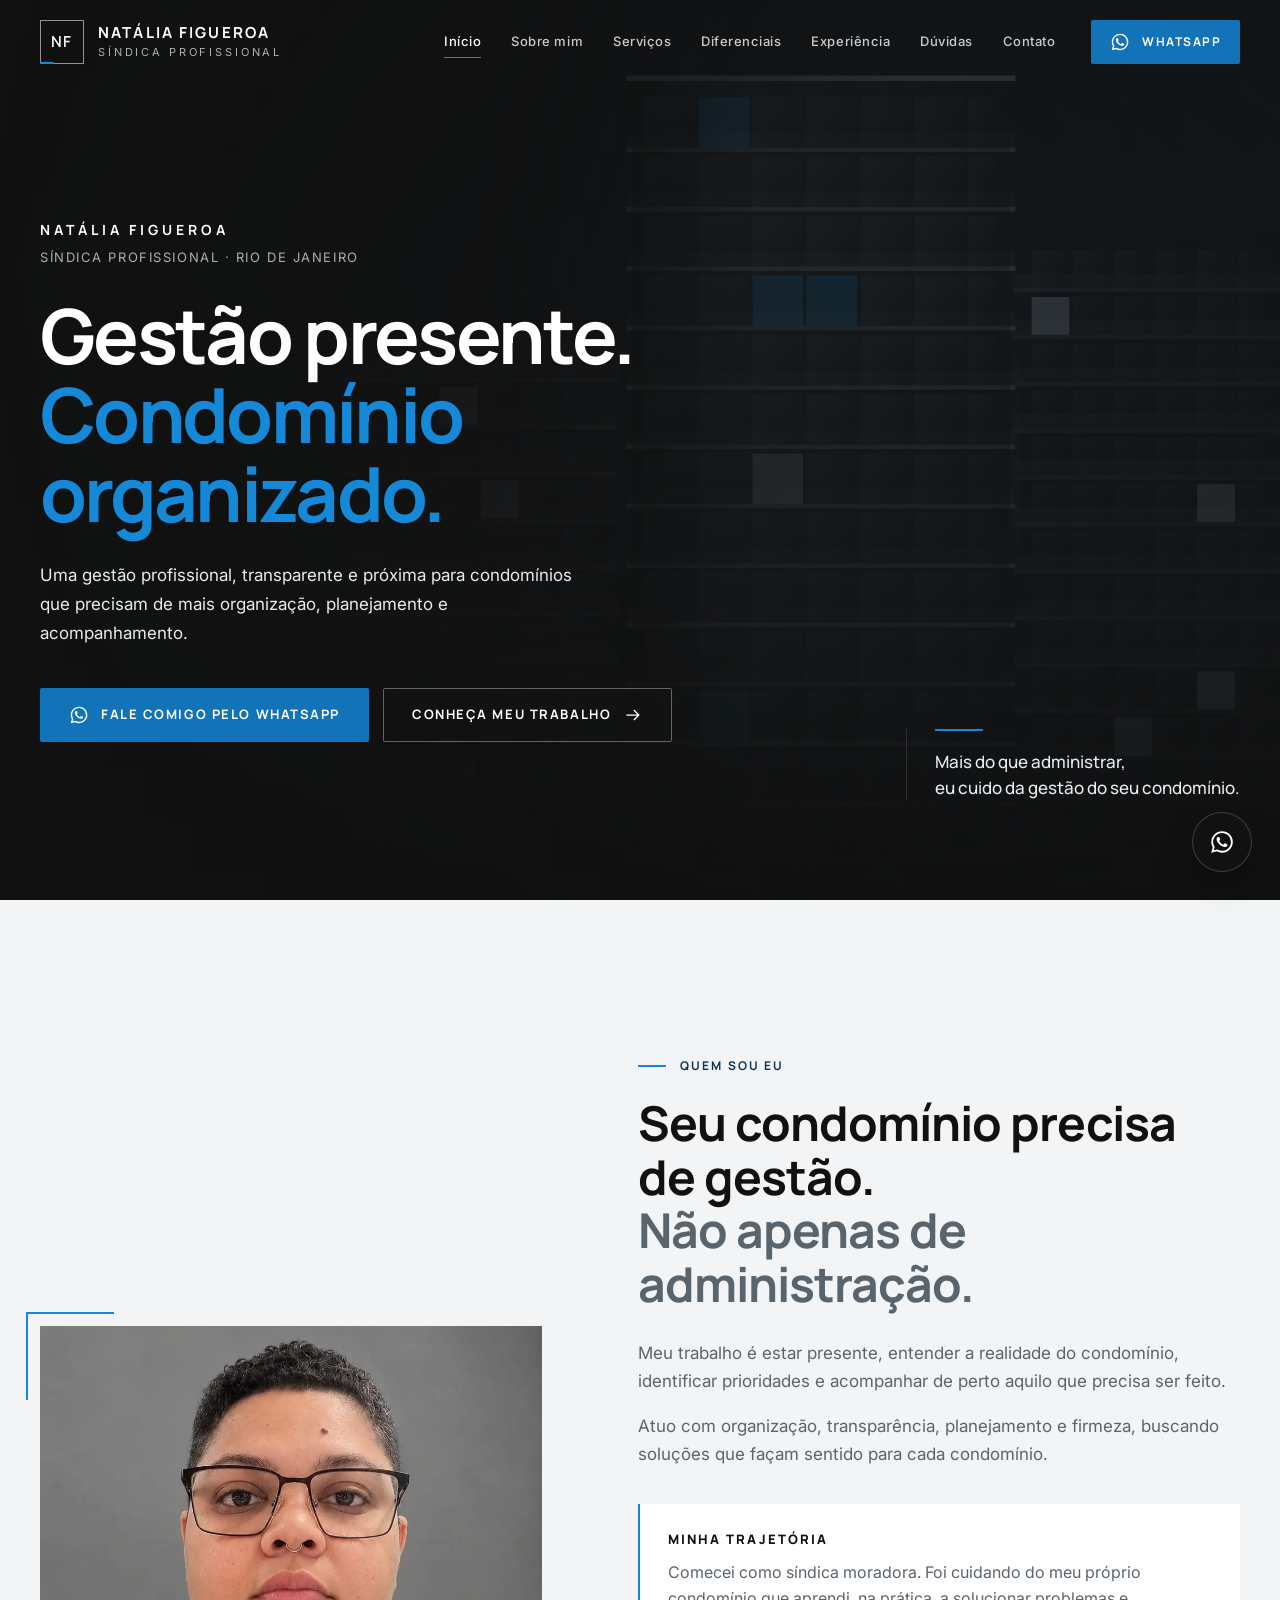
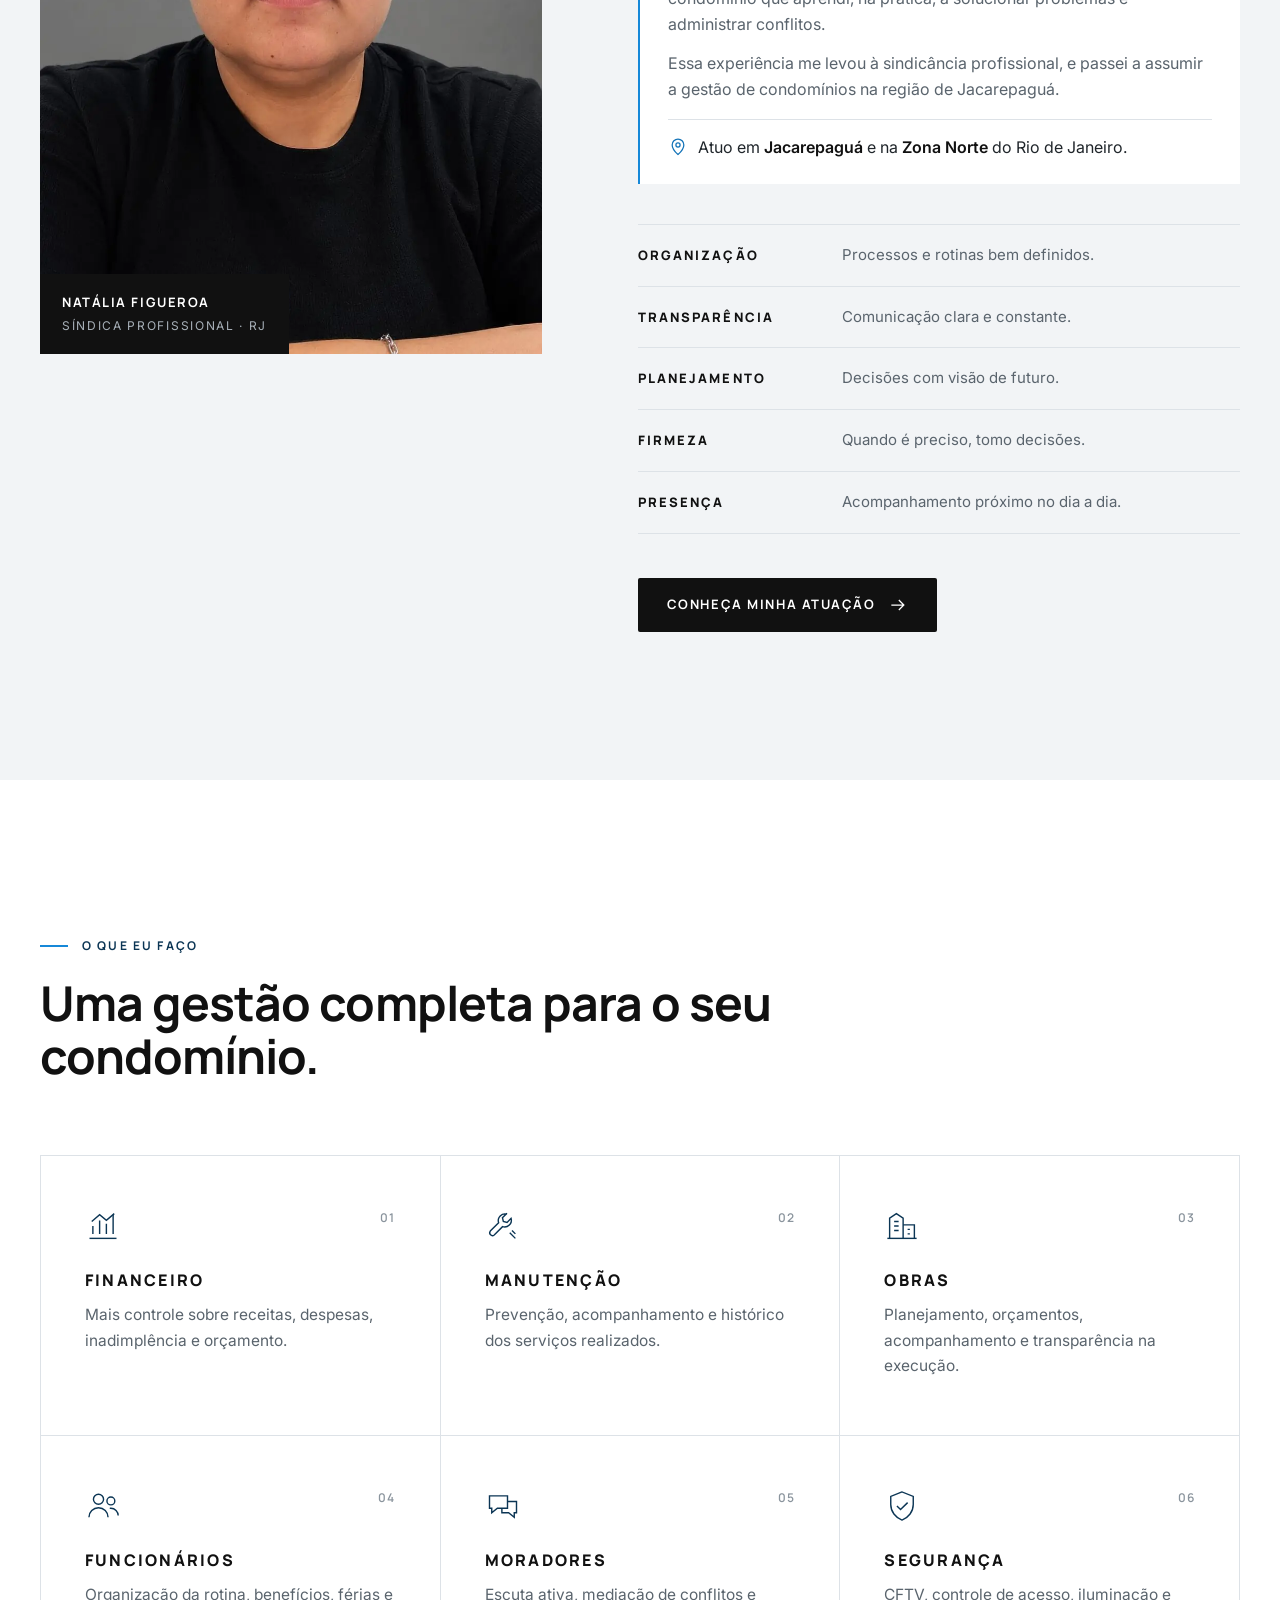
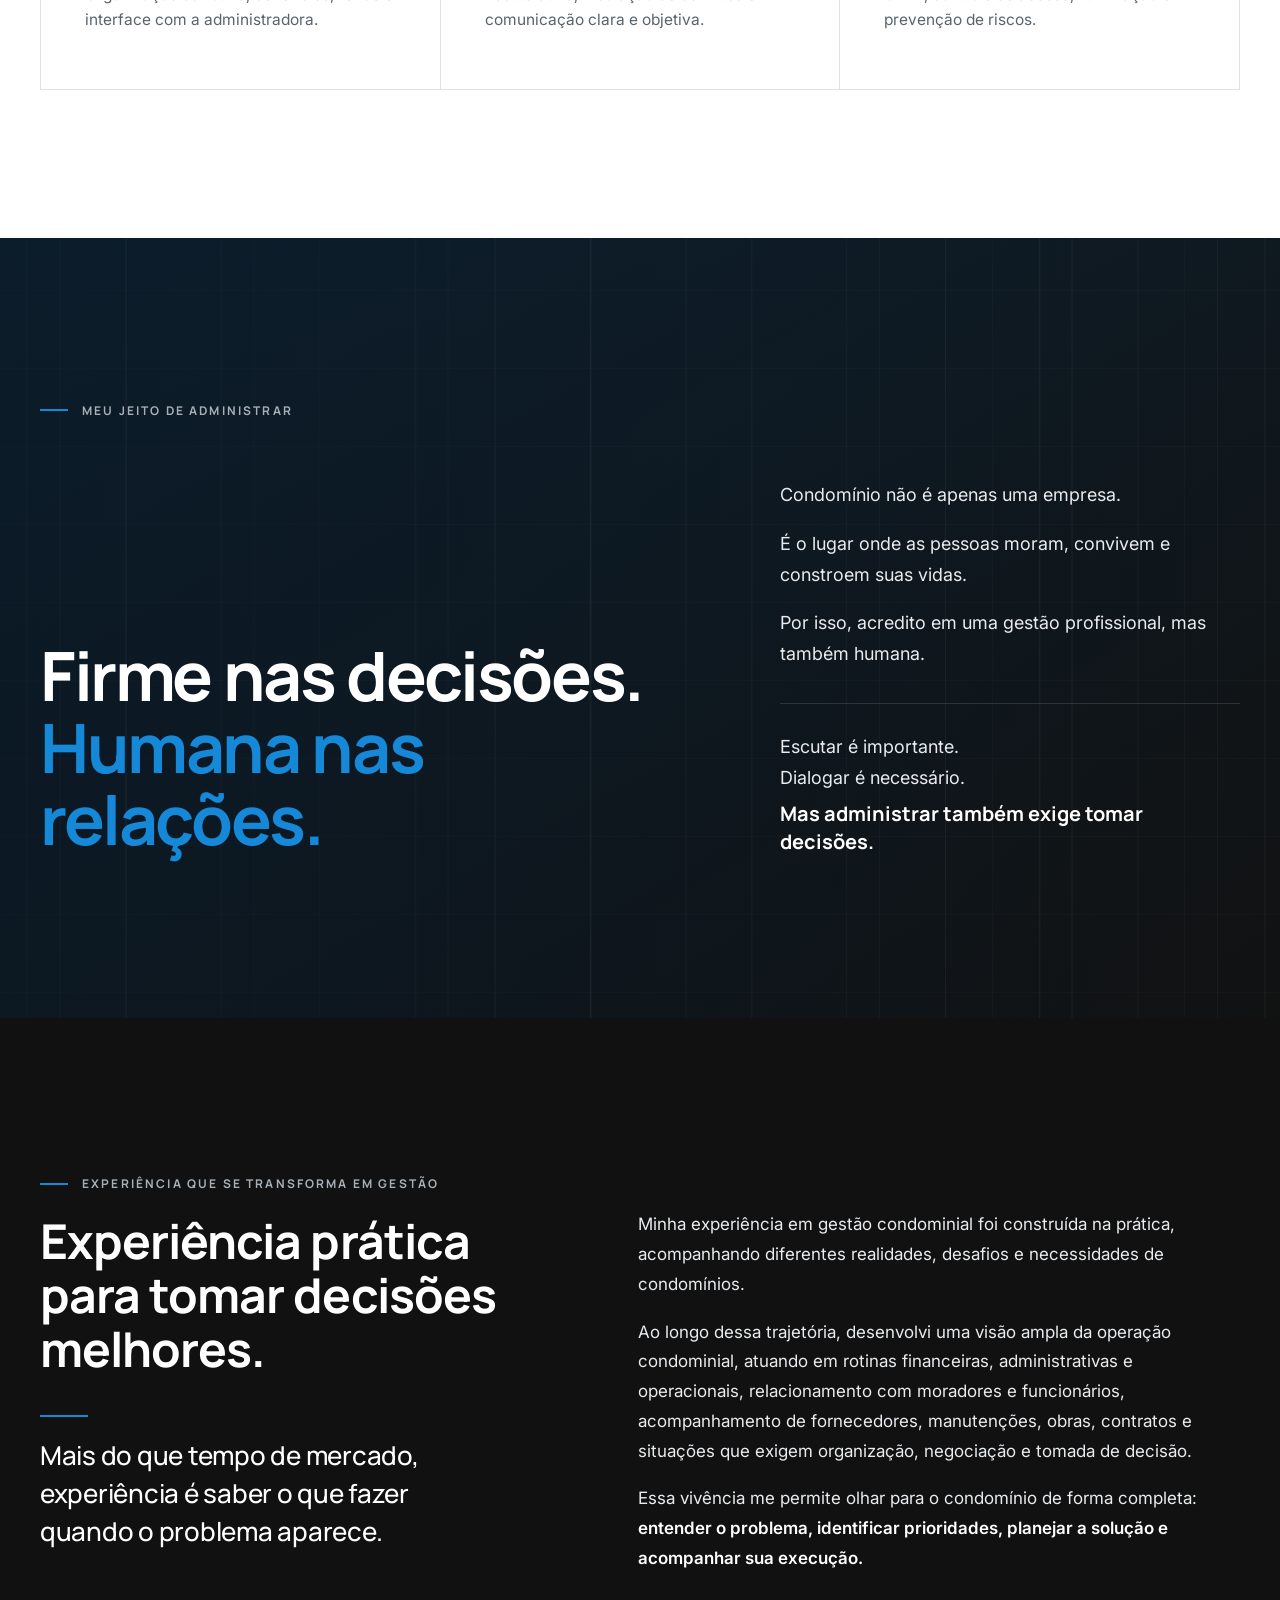
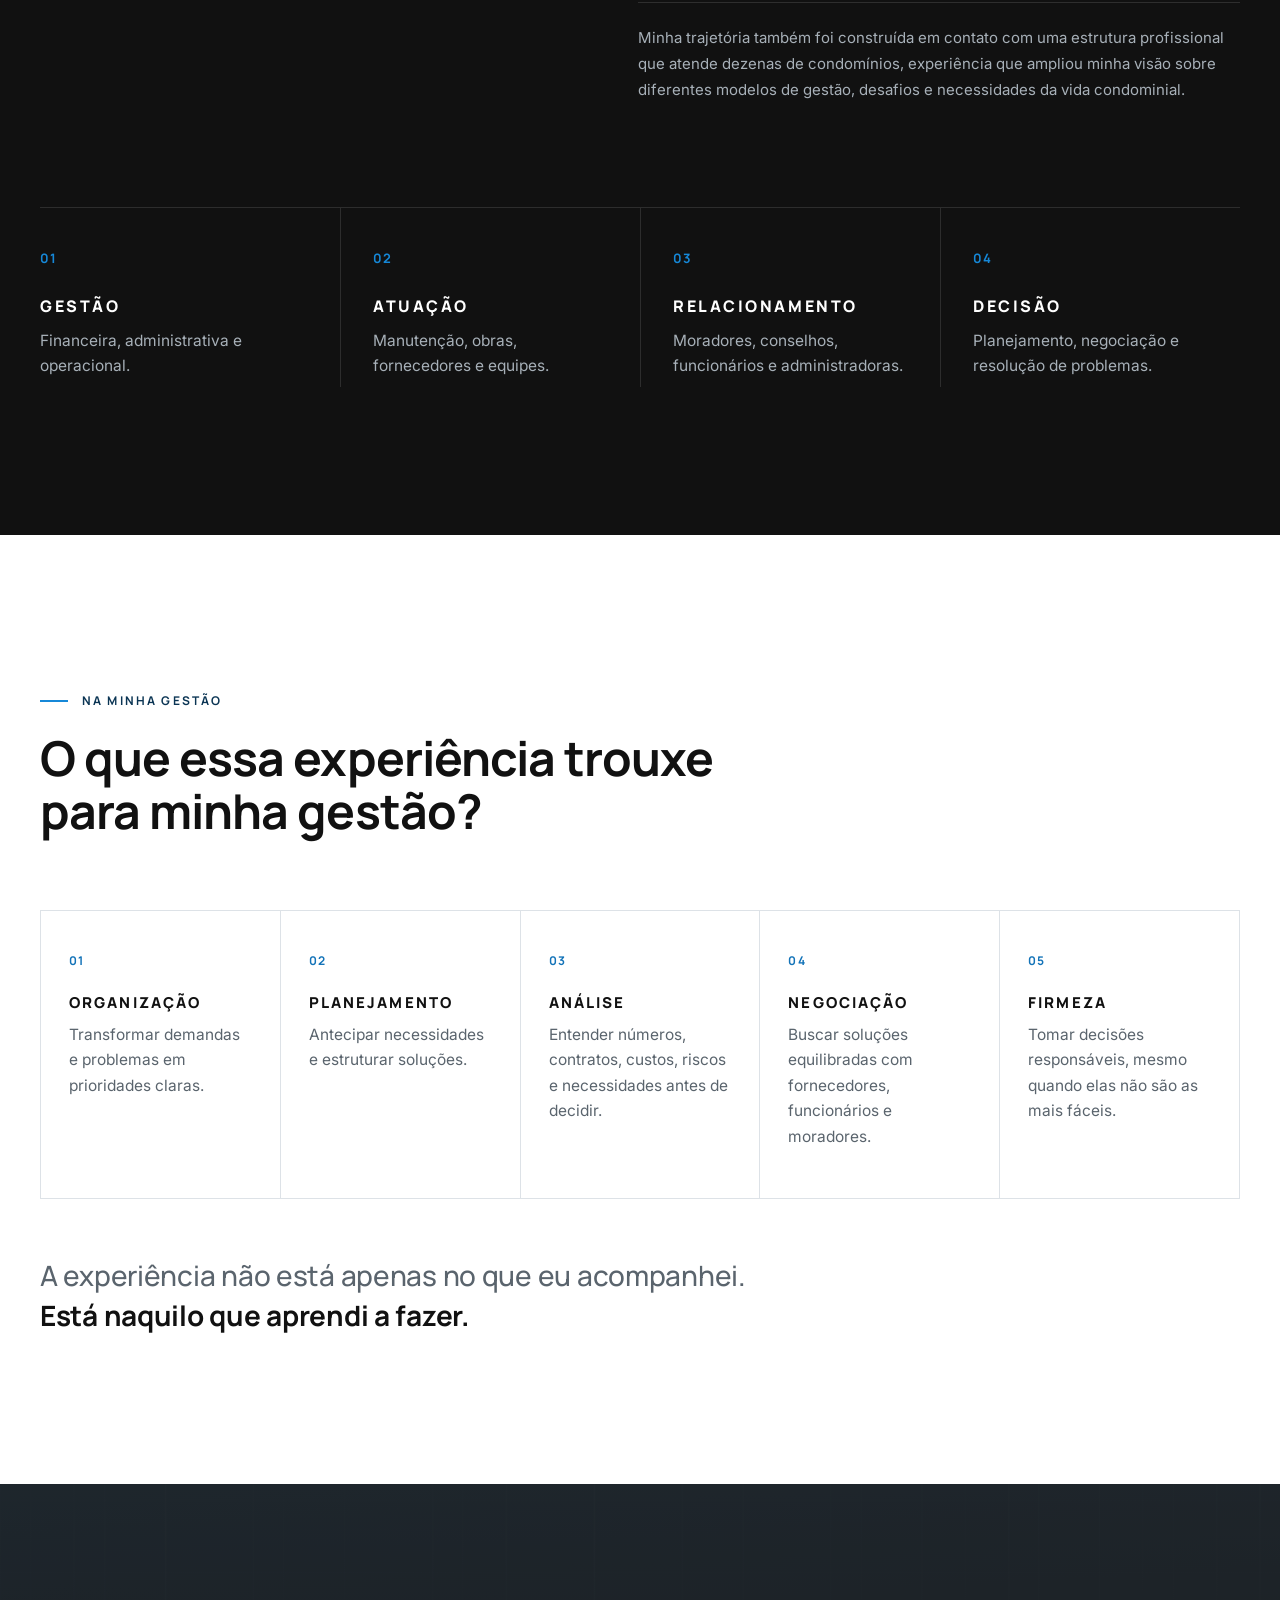
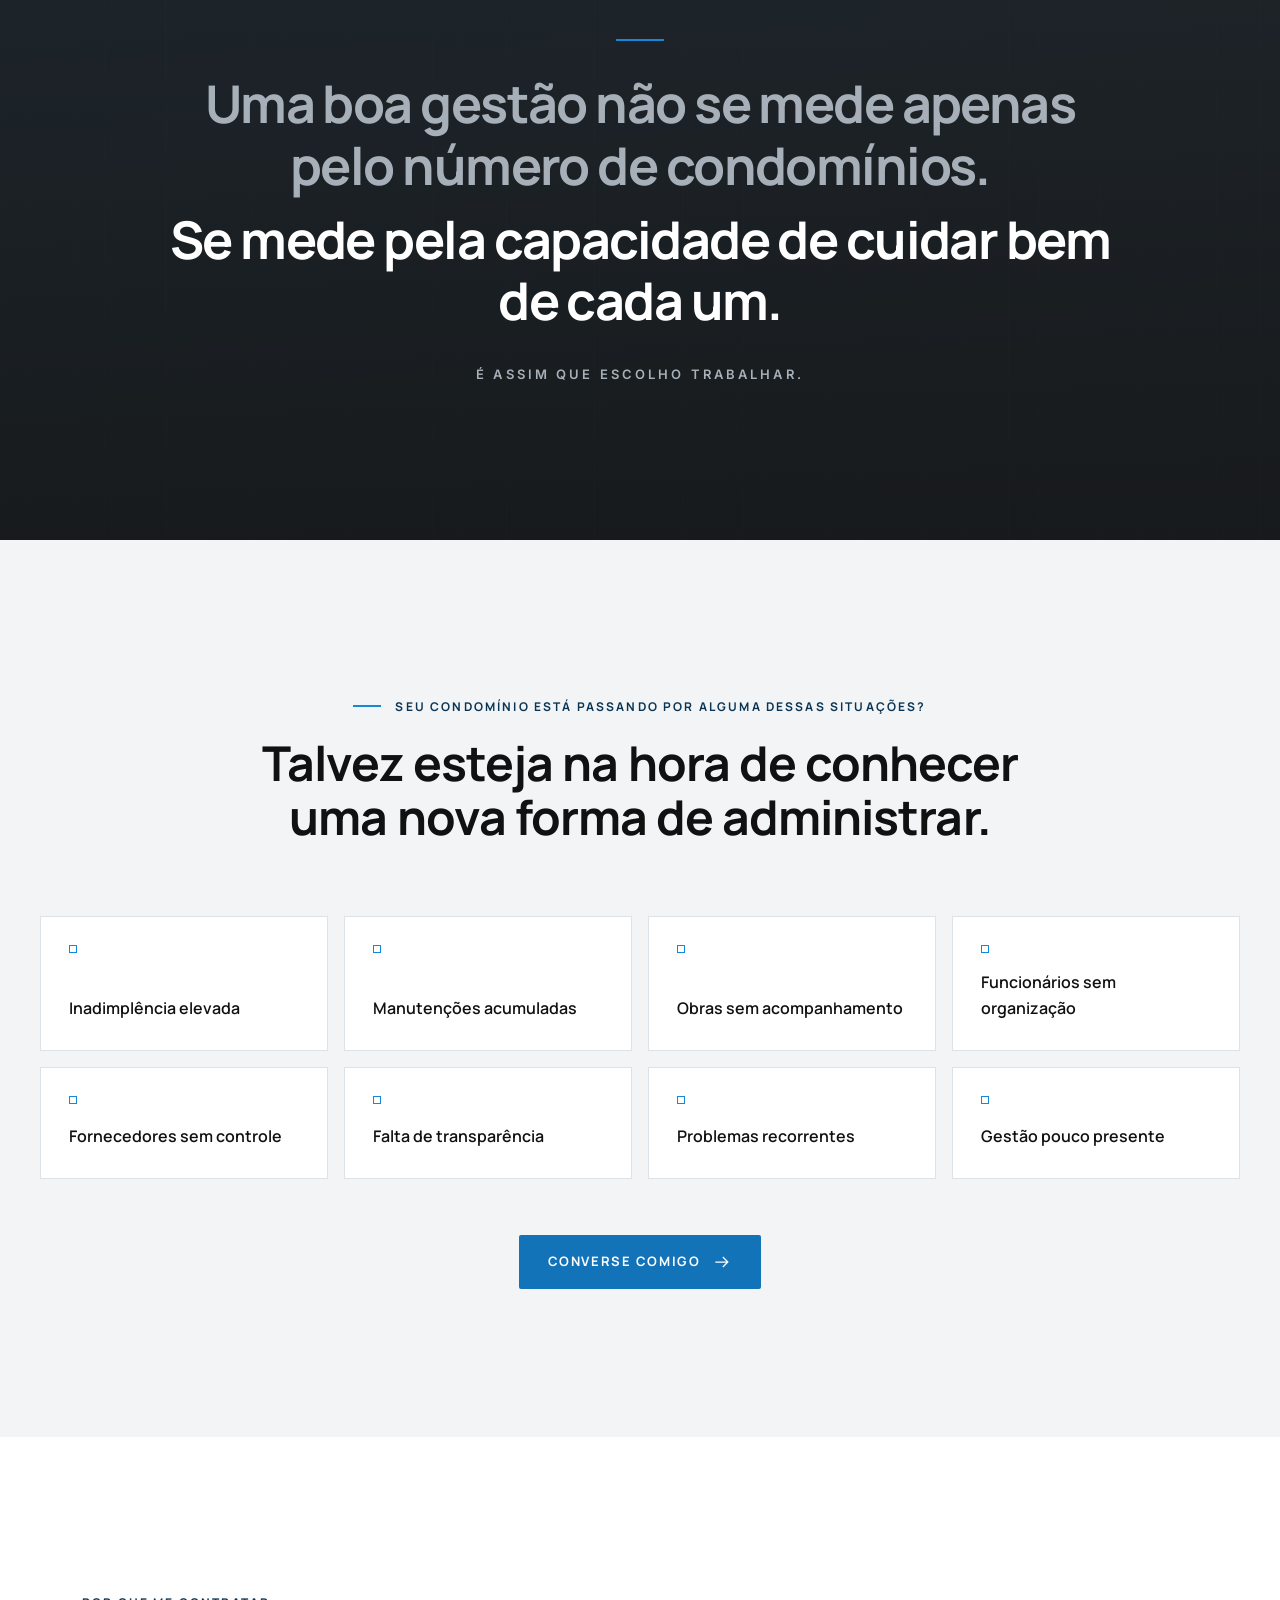
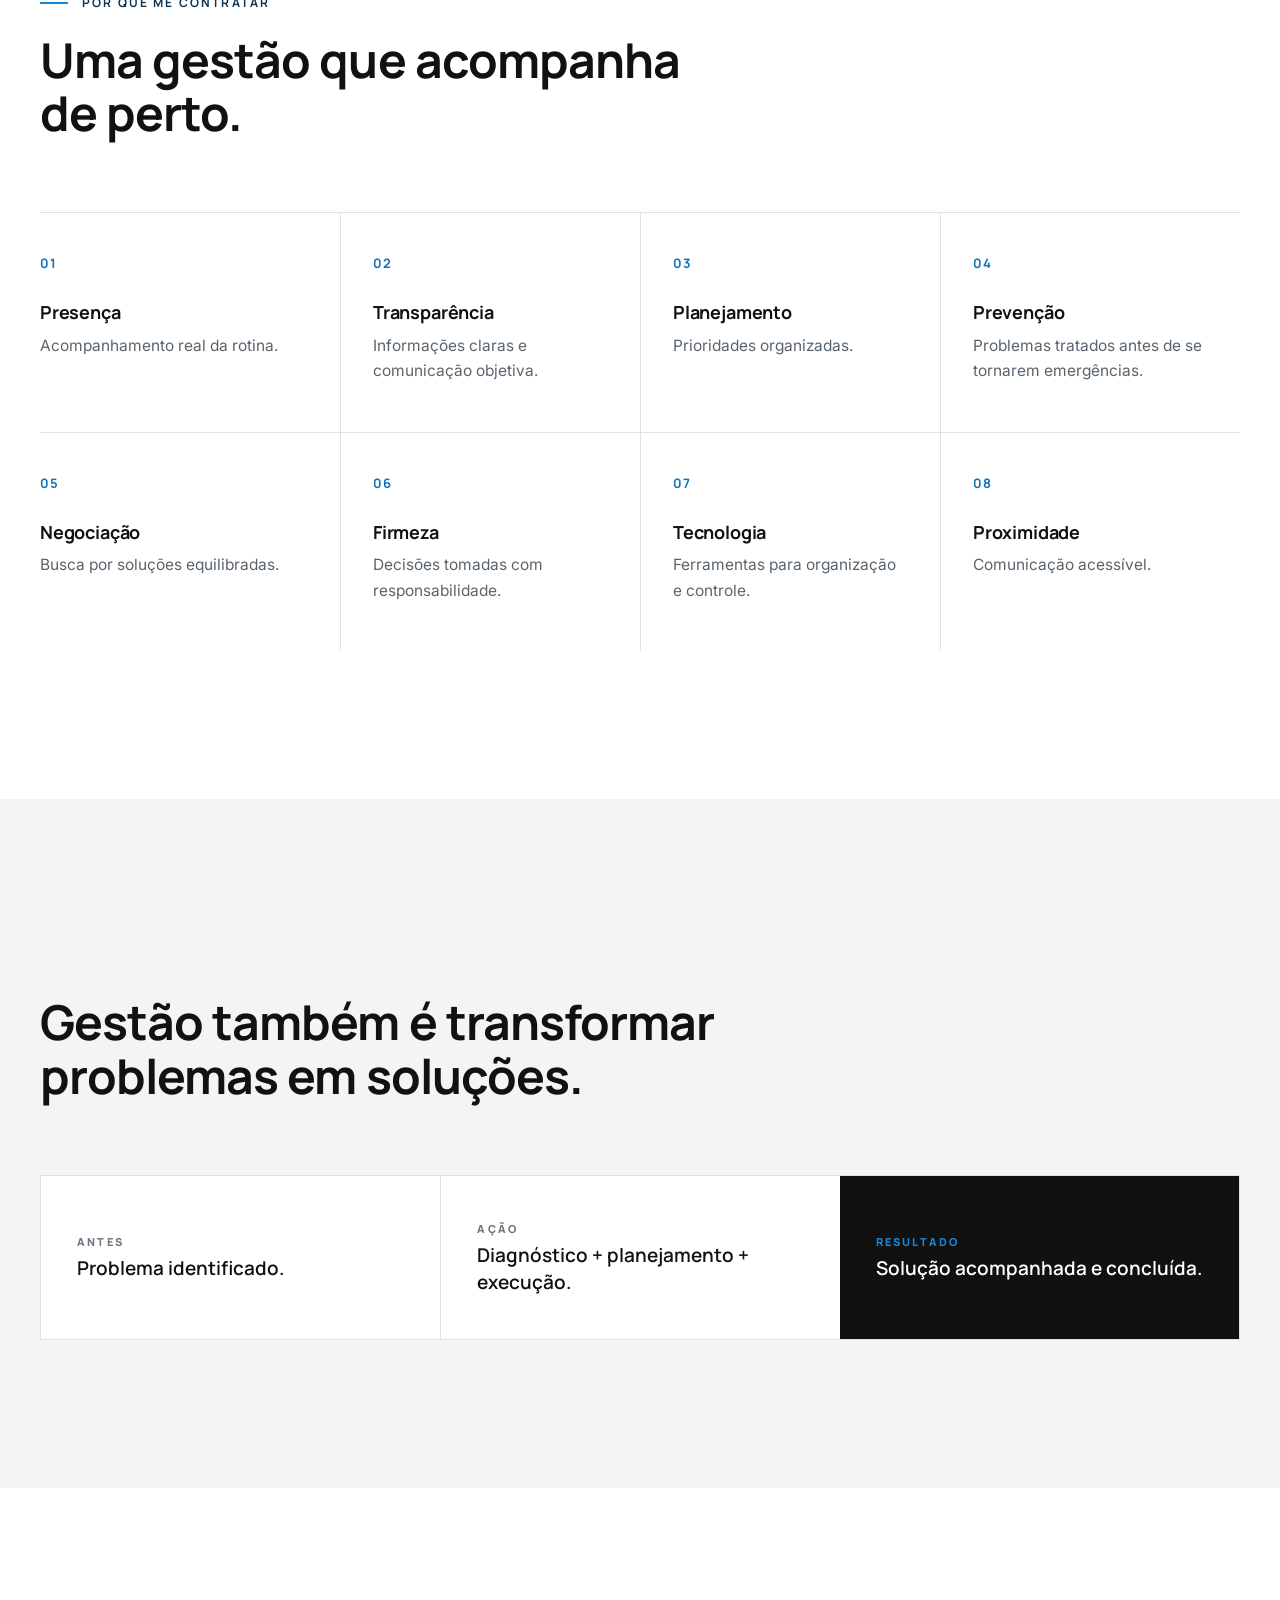
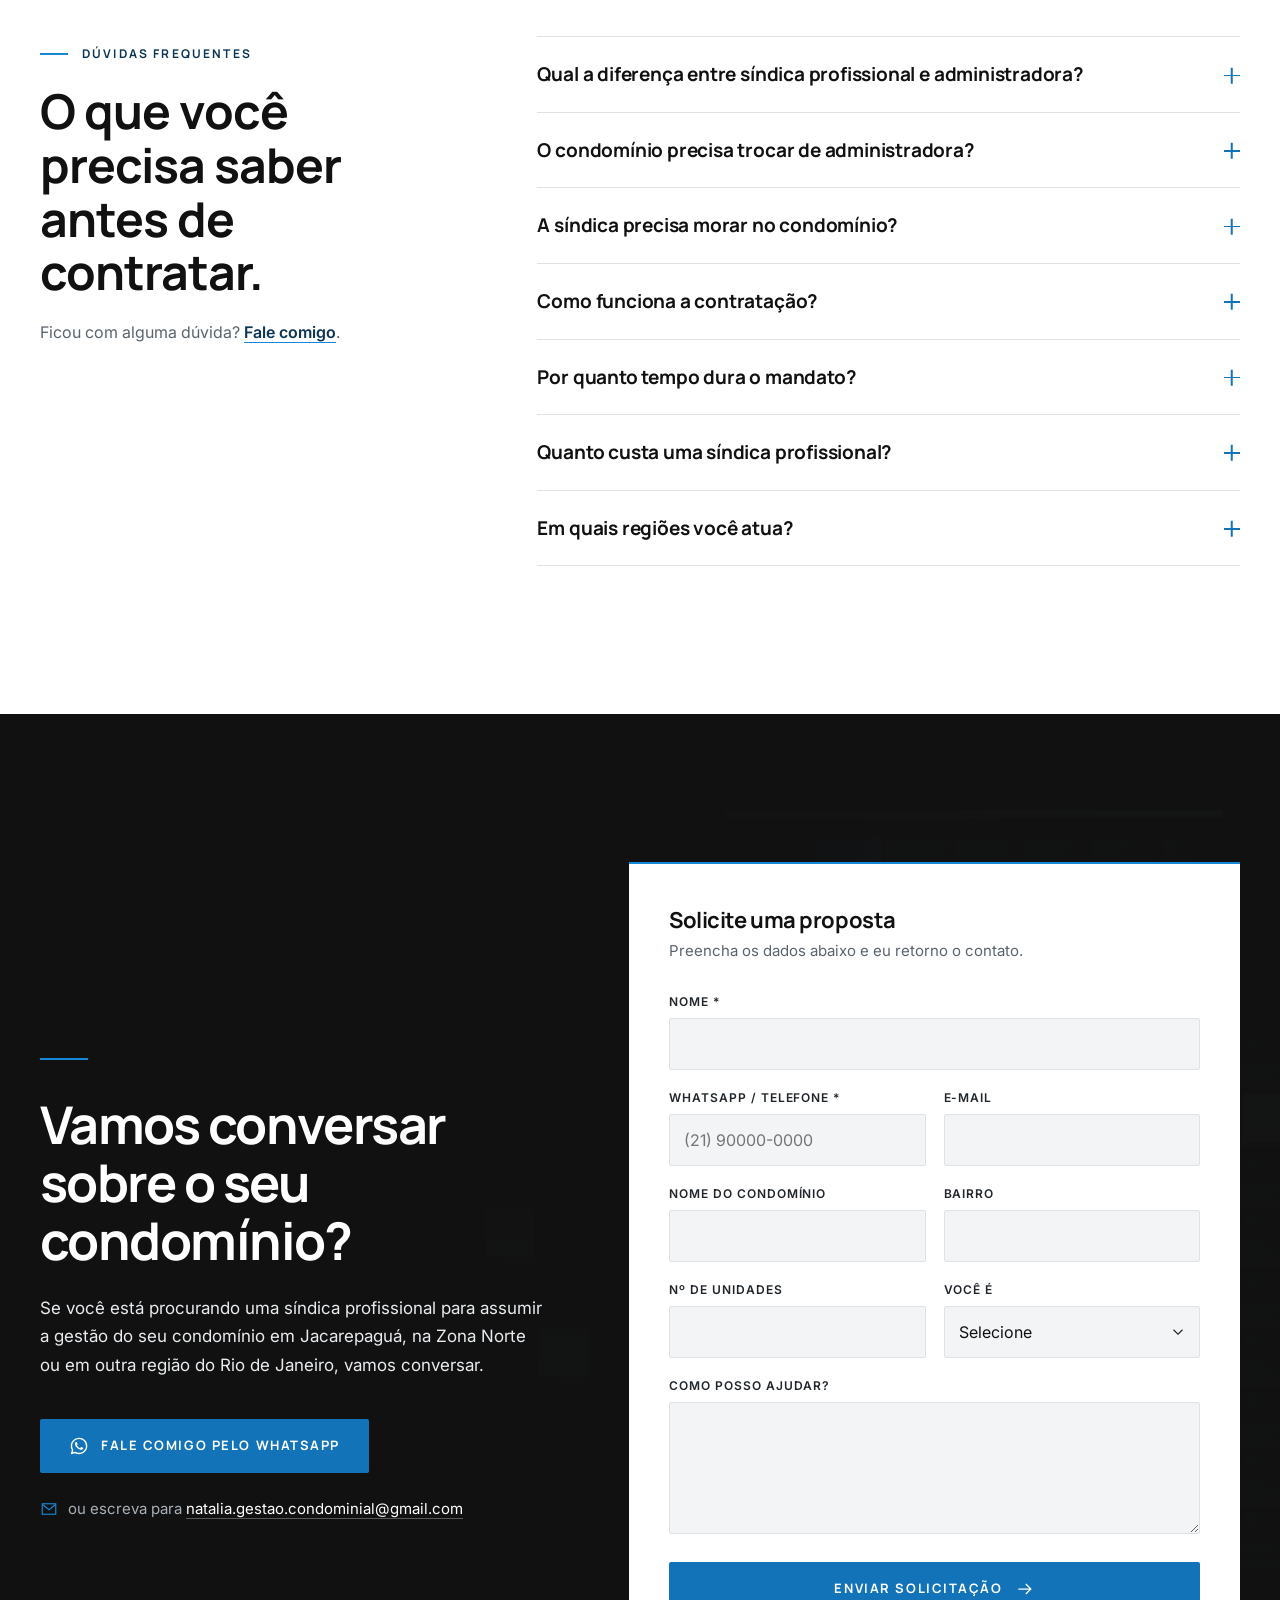
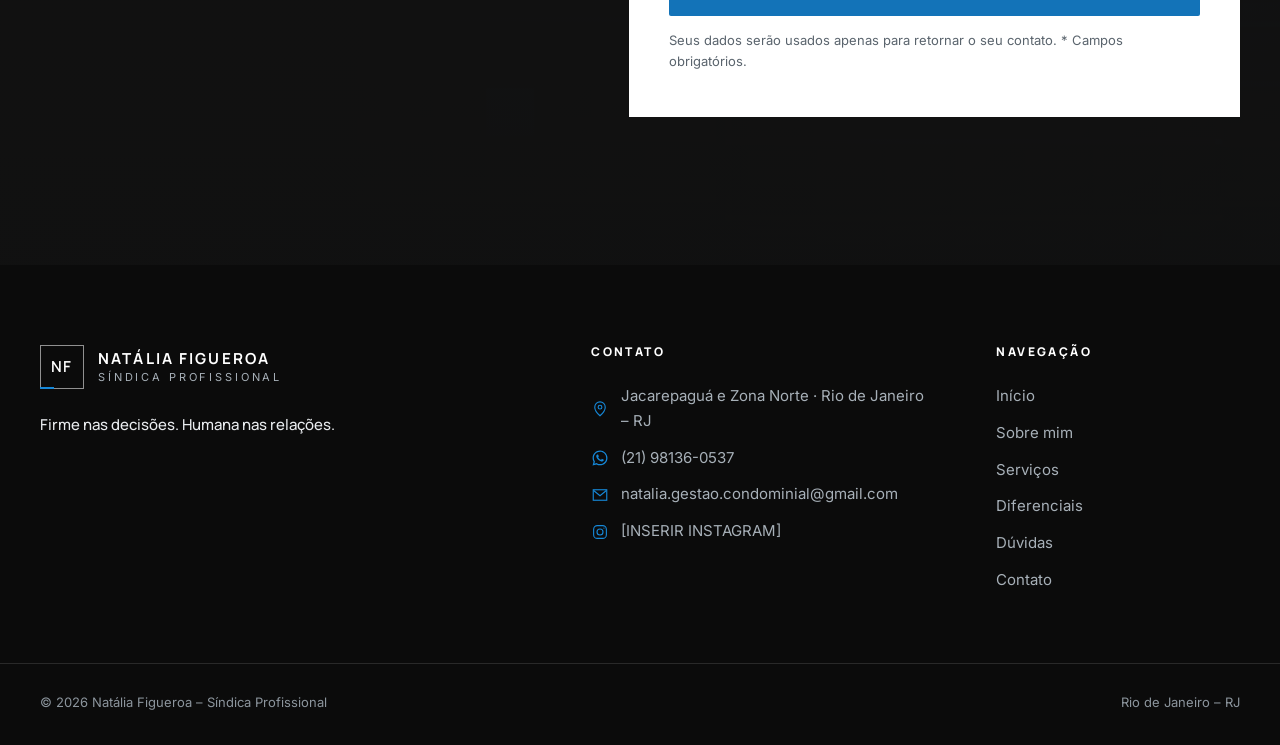
==== commit 7e1d3011: "Adiciona foto profissional da Natália na seção Sobre mim Recorte 4:5, ajuste leve de contraste e cor" ====
--- a/index.html
+++ b/index.html
@@ -227,9 +227,12 @@
     <section class="section section--light about" id="sobre-mim" aria-labelledby="sobre-title">
       <div class="container about__grid">
         <figure class="about__photo reveal">
-          <!-- Substitua por uma fotografia profissional real da Natália (ex.: assets/img/natalia-figueroa.webp, proporção 4:5) -->
-          <img src="assets/img/natalia-figueroa.svg" width="800" height="1000" loading="lazy" decoding="async"
-               alt="Natália Figueroa, síndica profissional no Rio de Janeiro">
+          <!-- Foto profissional (proporção 4:5). Para trocar, substitua os dois arquivos mantendo os nomes. -->
+          <picture>
+            <source srcset="assets/img/natalia-figueroa.webp" type="image/webp">
+            <img src="assets/img/natalia-figueroa.jpg" width="960" height="1200" loading="lazy" decoding="async"
+                 alt="Natália Figueroa, síndica profissional no Rio de Janeiro">
+          </picture>
           <figcaption class="about__caption">
             <span>Natália Figueroa</span>
             <span>Síndica Profissional · RJ</span>
--- a/assets/css/styles.css
+++ b/assets/css/styles.css
@@ -265,7 +265,8 @@
 /* ---------- 2. Sobre mim ---------- */
 .about__grid { display: grid; gap: 56px; }
 .about__photo { margin: 0; position: relative; }
-.about__photo img { width: 100%; aspect-ratio: 4 / 5; object-fit: cover; background: var(--graphite); }
+.about__photo picture { display: block; }
+.about__photo img { width: 100%; height: auto; aspect-ratio: 4 / 5; object-fit: cover; object-position: center 20%; background: var(--graphite); }
 .about__photo::before {
   content: ""; position: absolute; top: -14px; left: -14px; width: 88px; height: 88px;
   border-top: 2px solid var(--blue); border-left: 2px solid var(--blue); pointer-events: none;
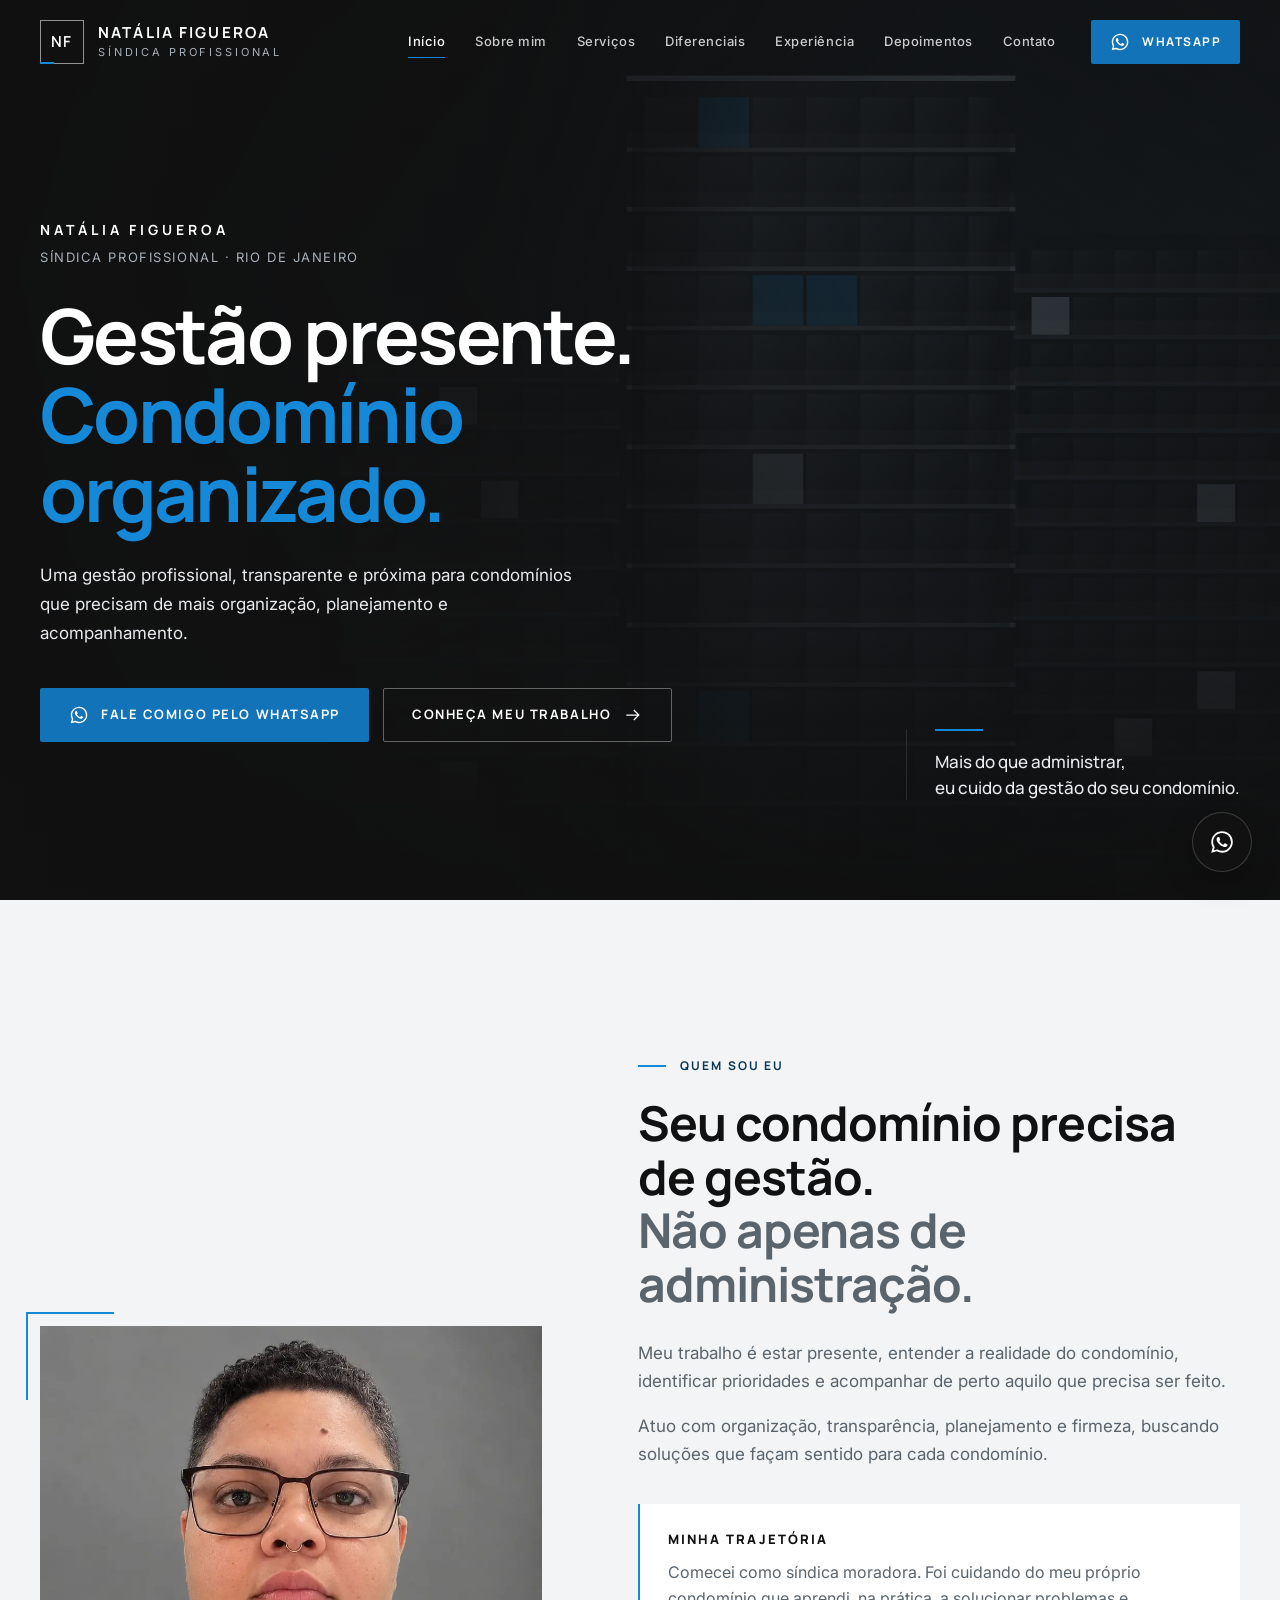
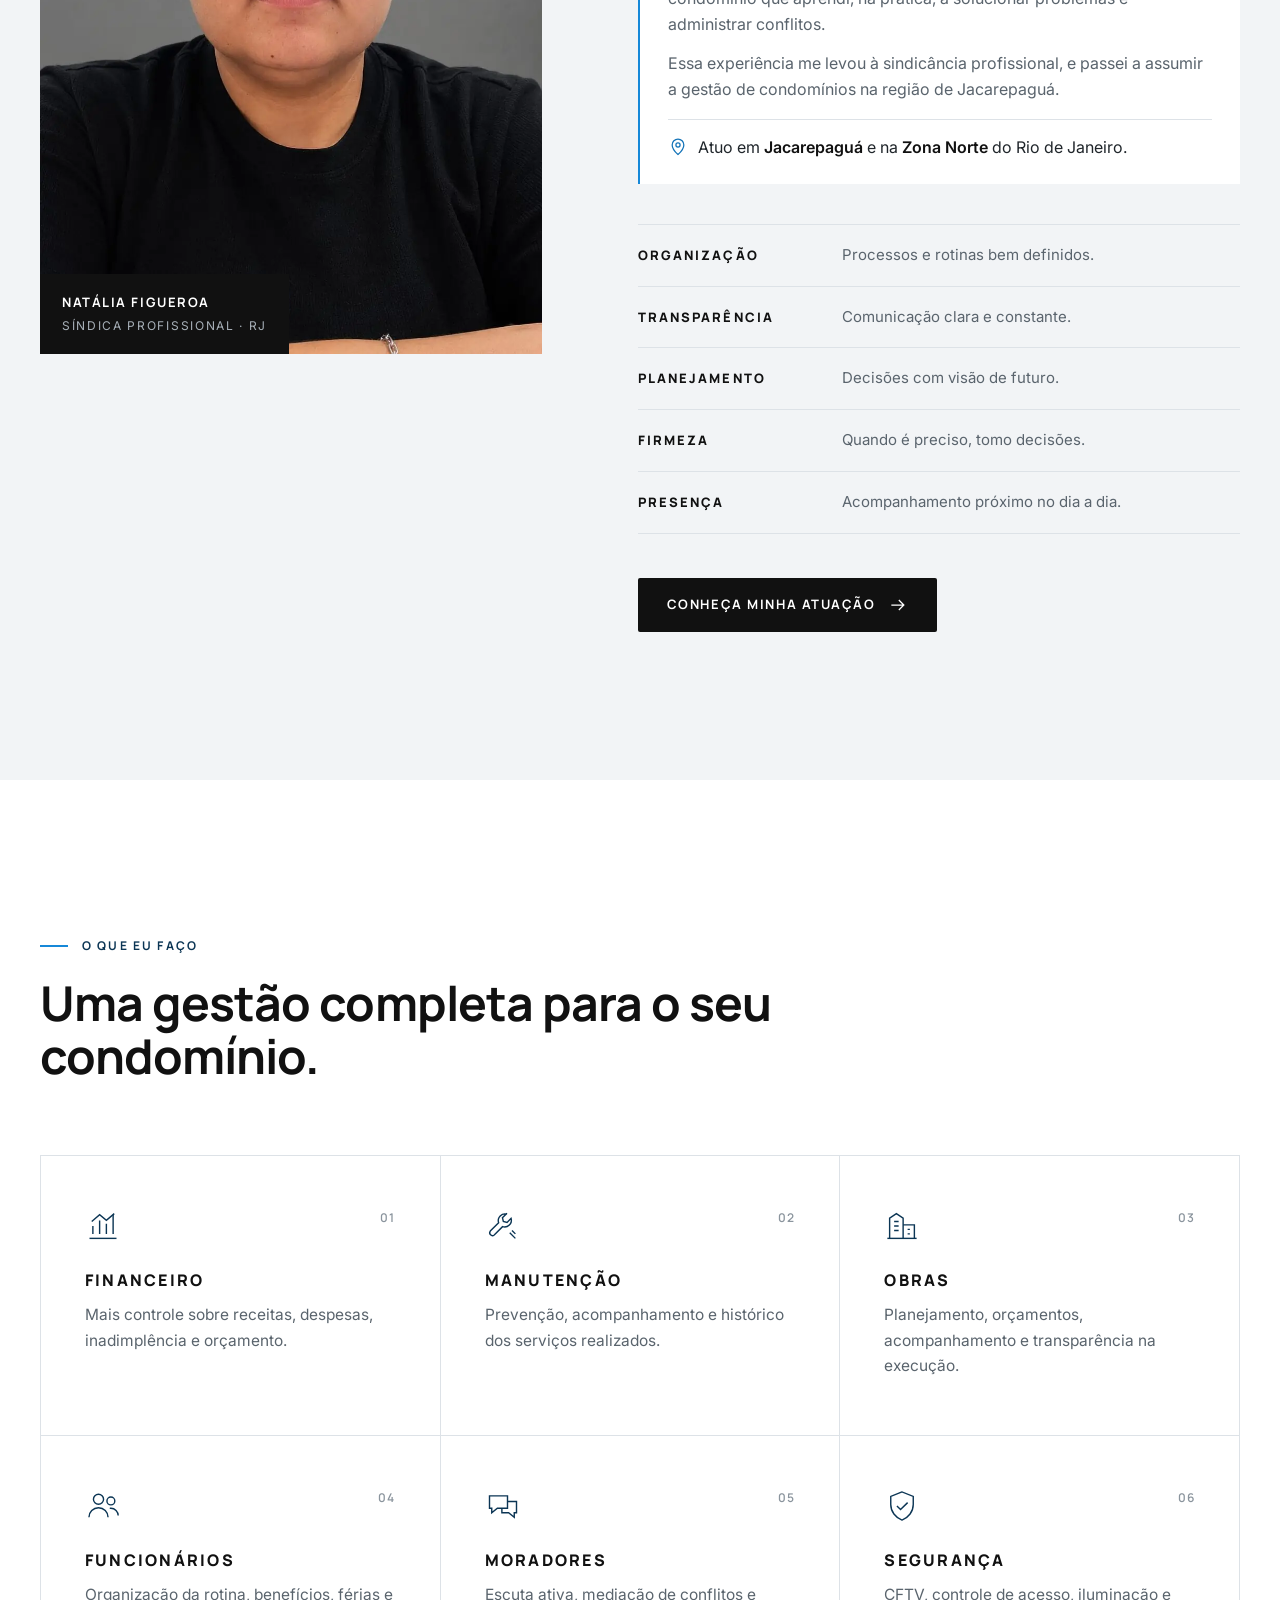
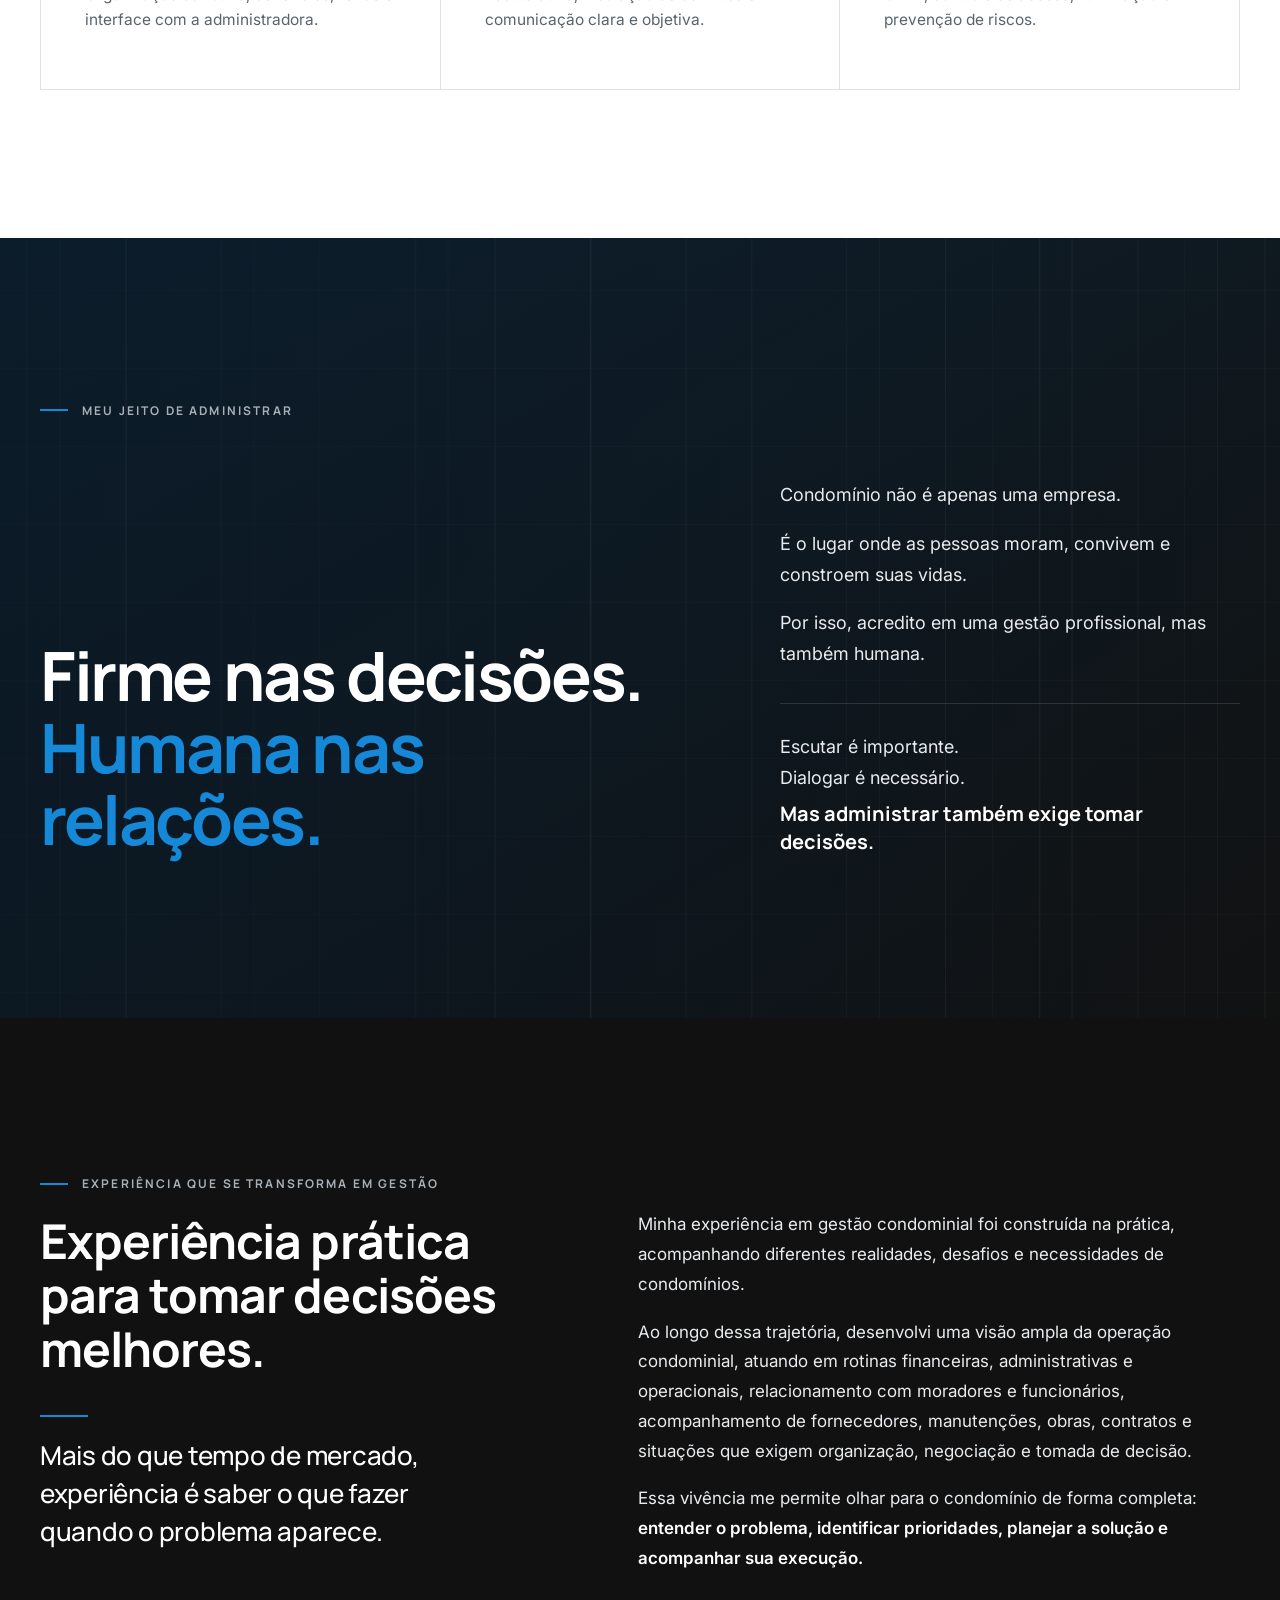
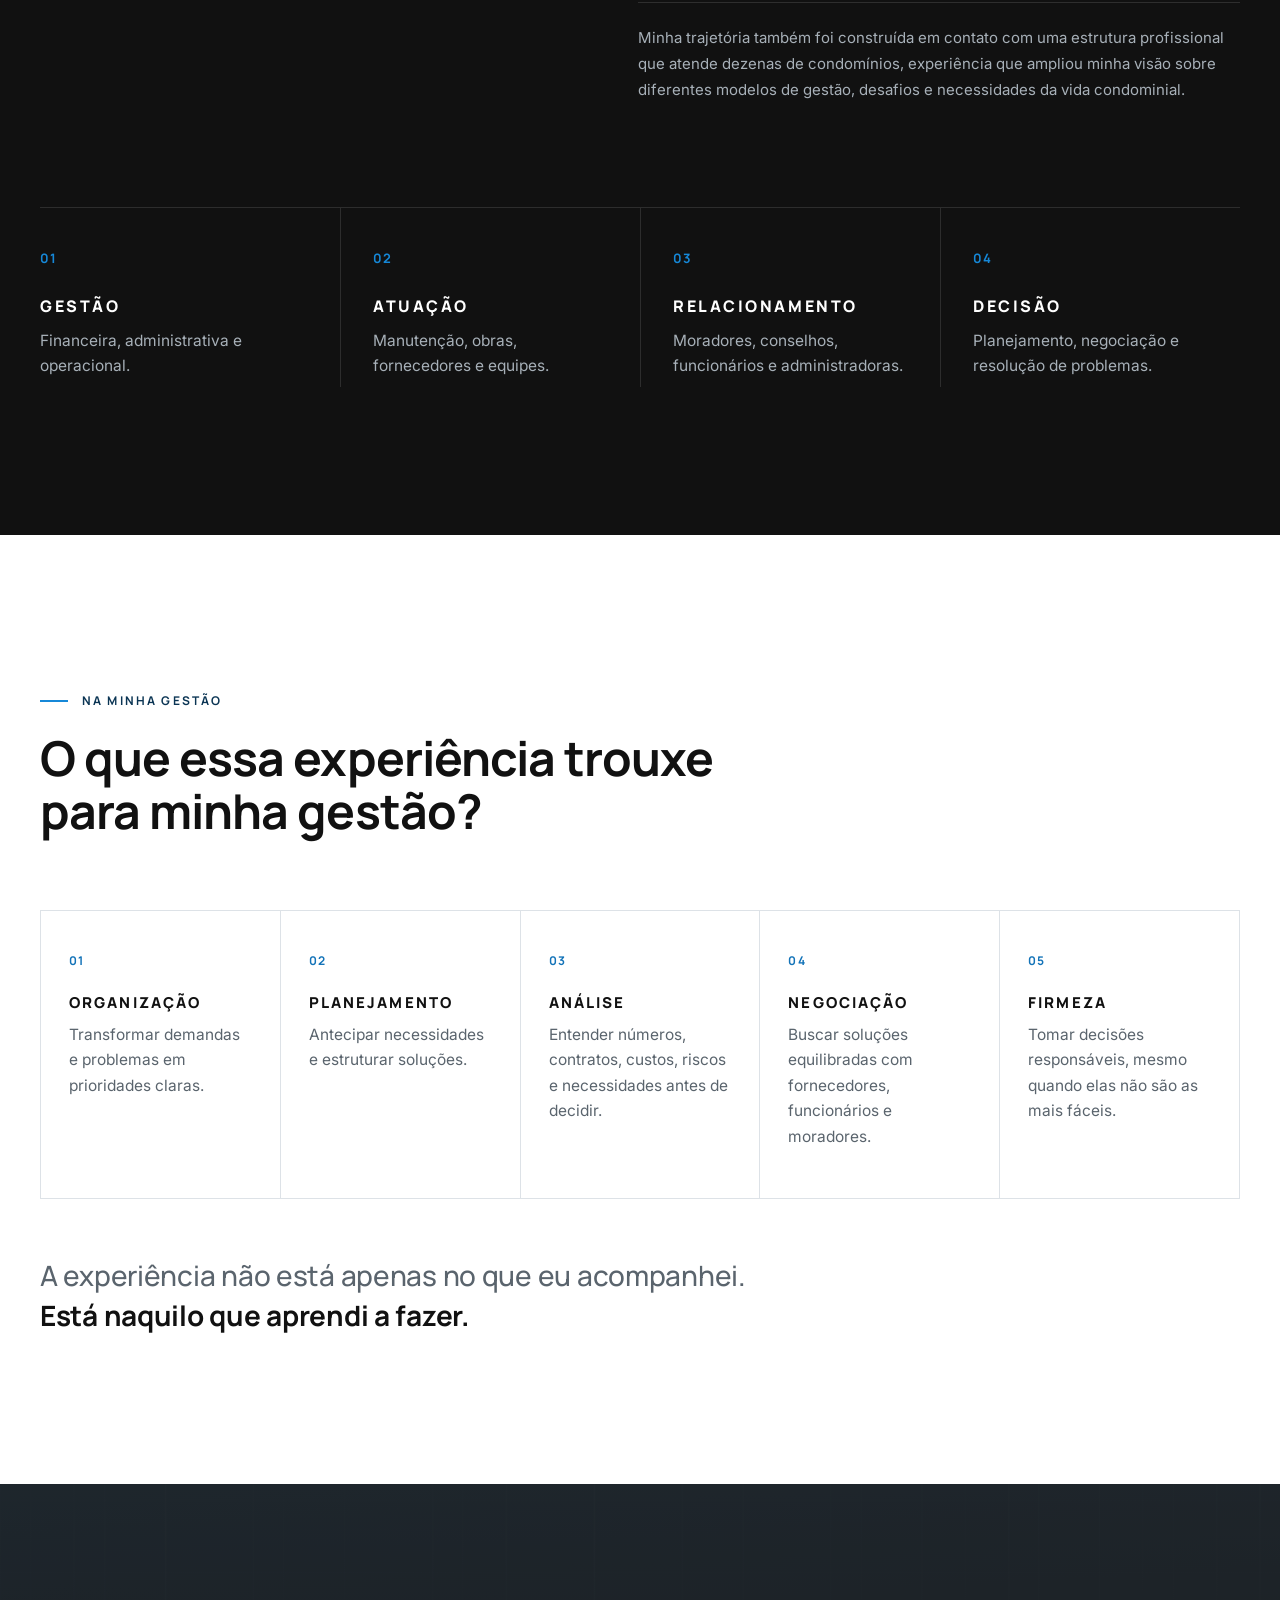
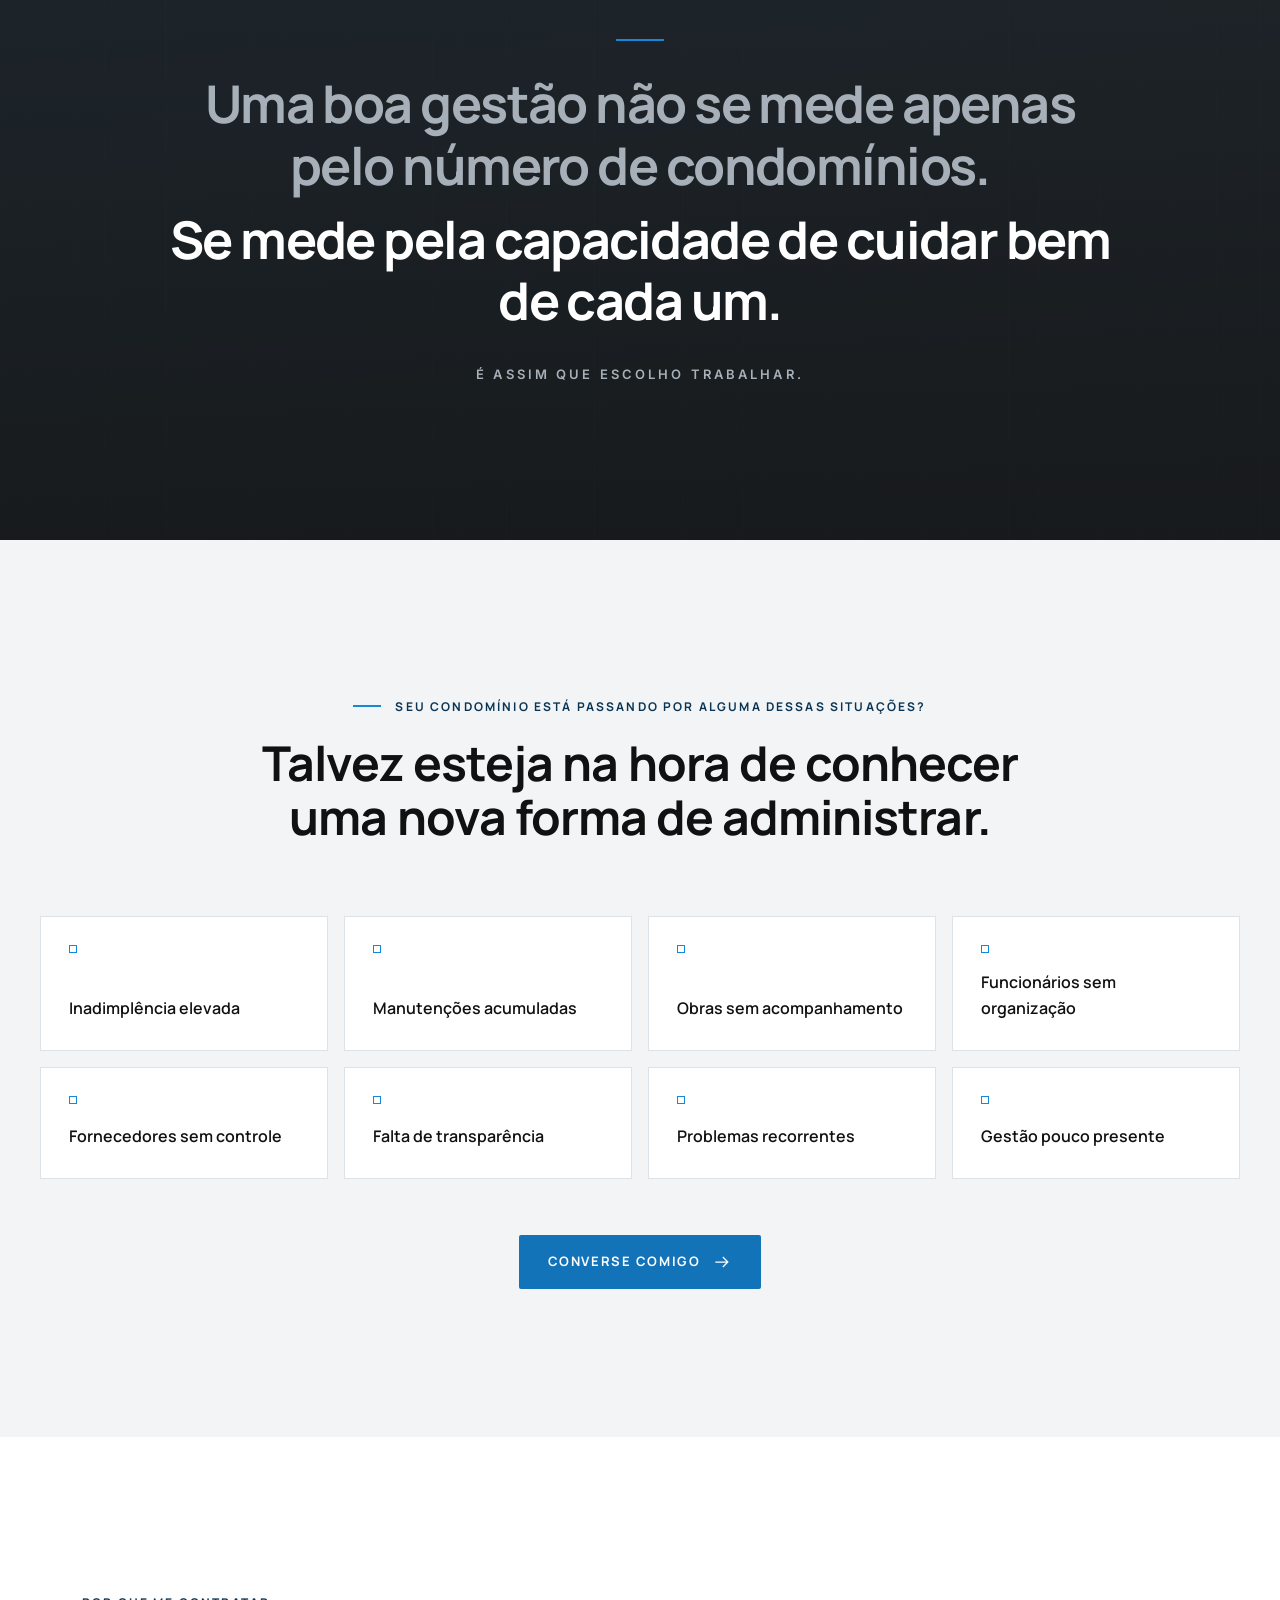
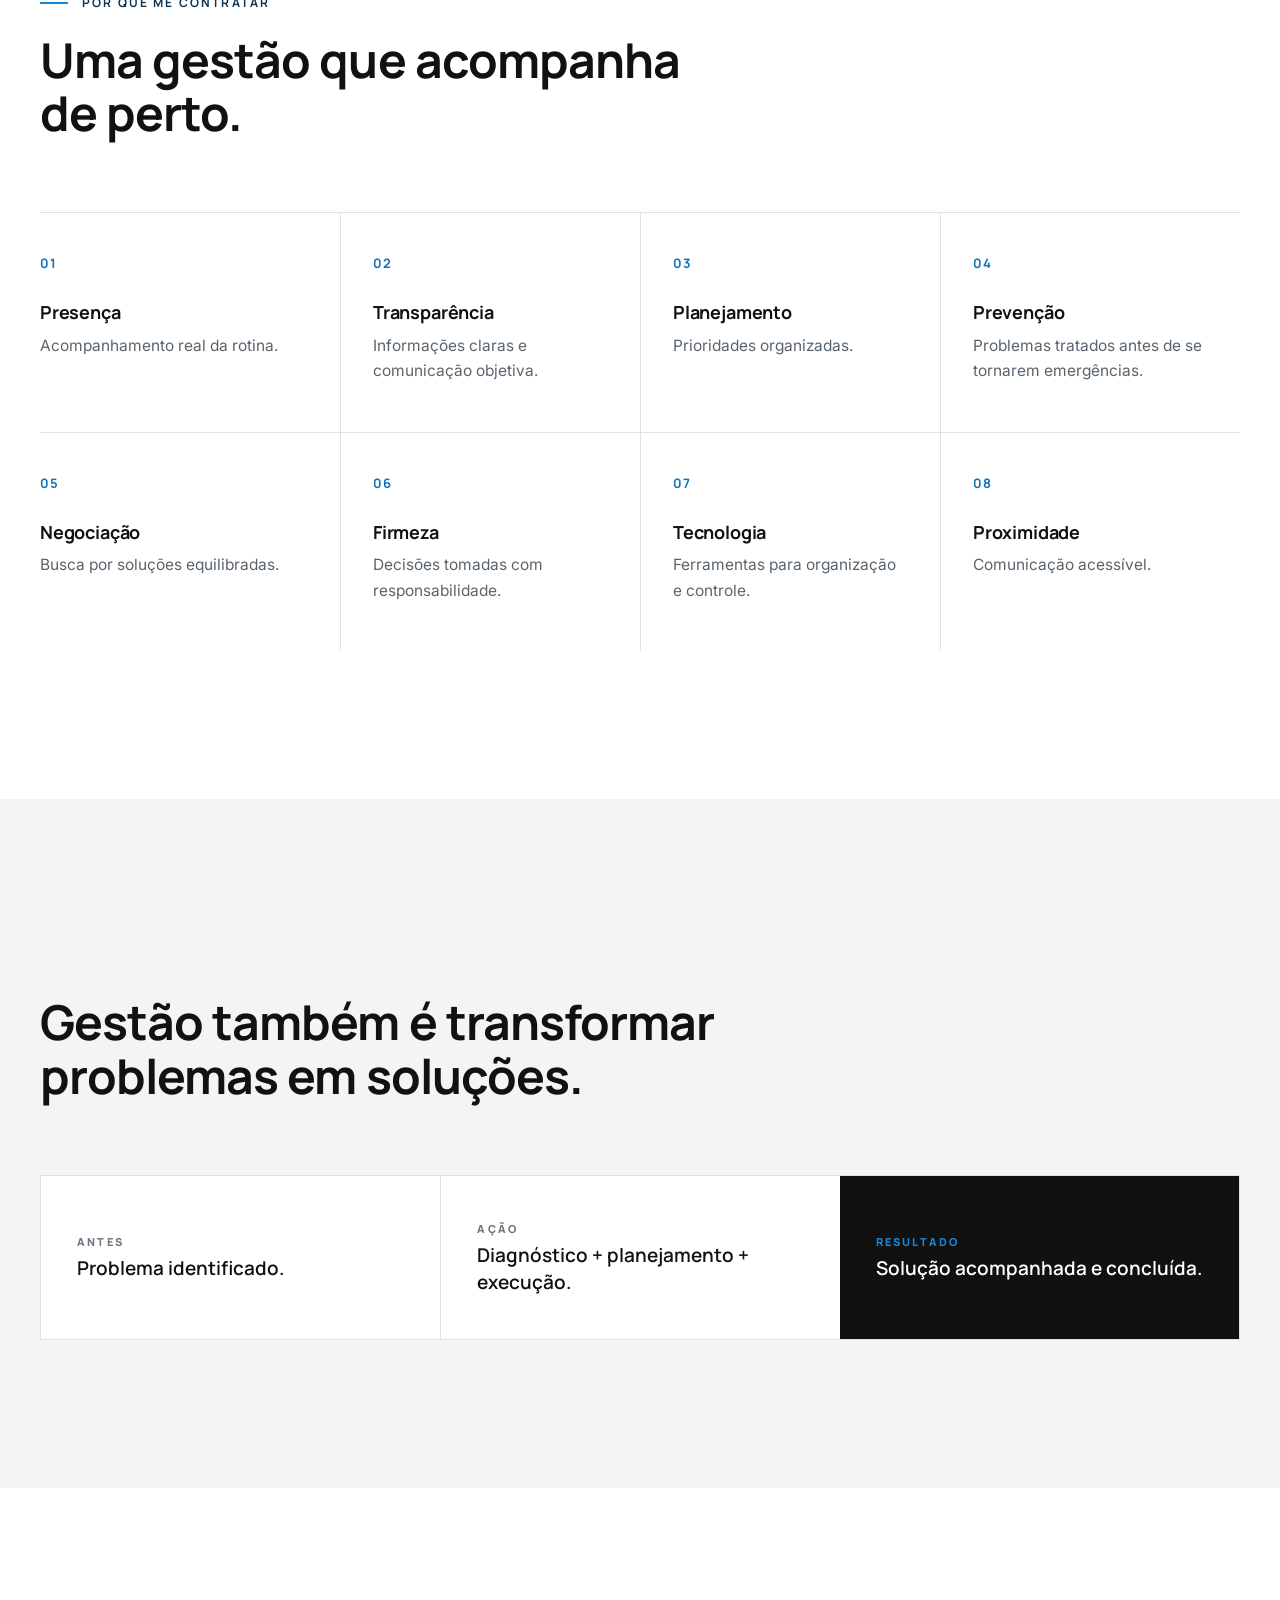
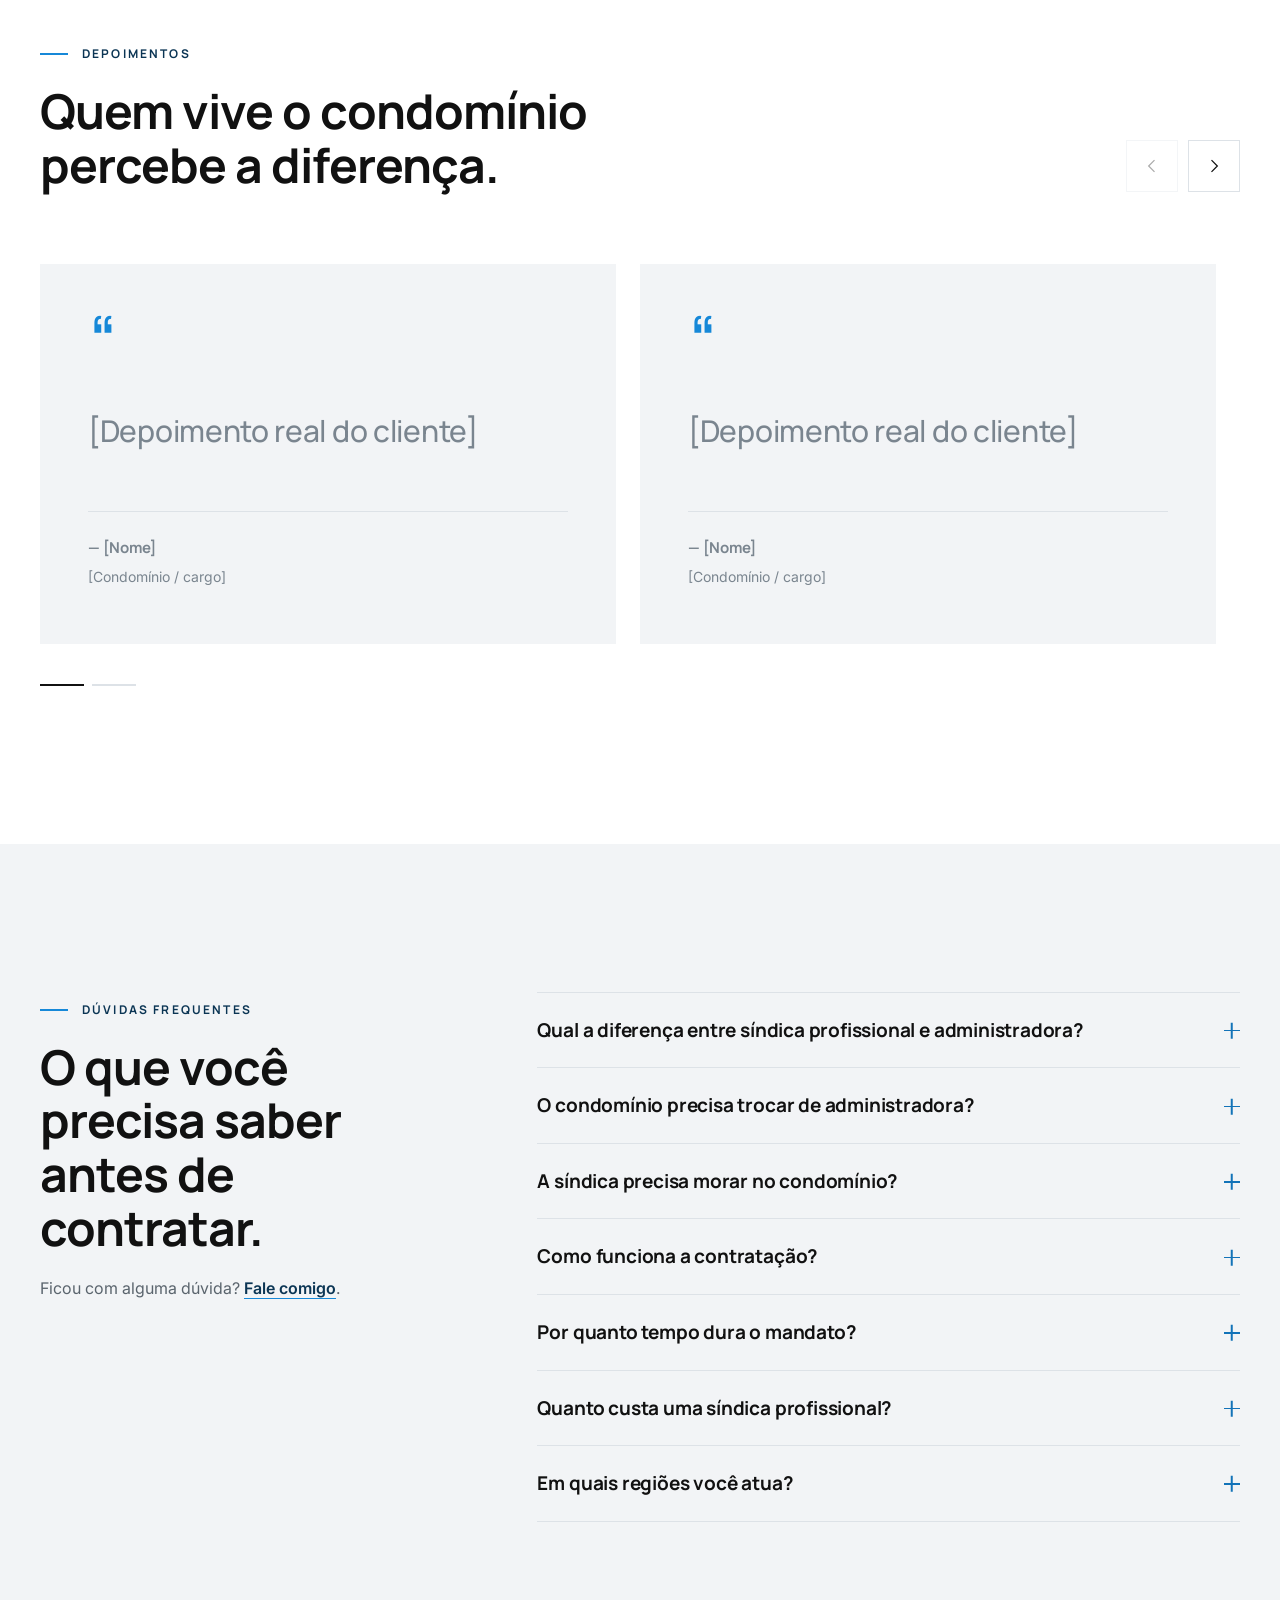
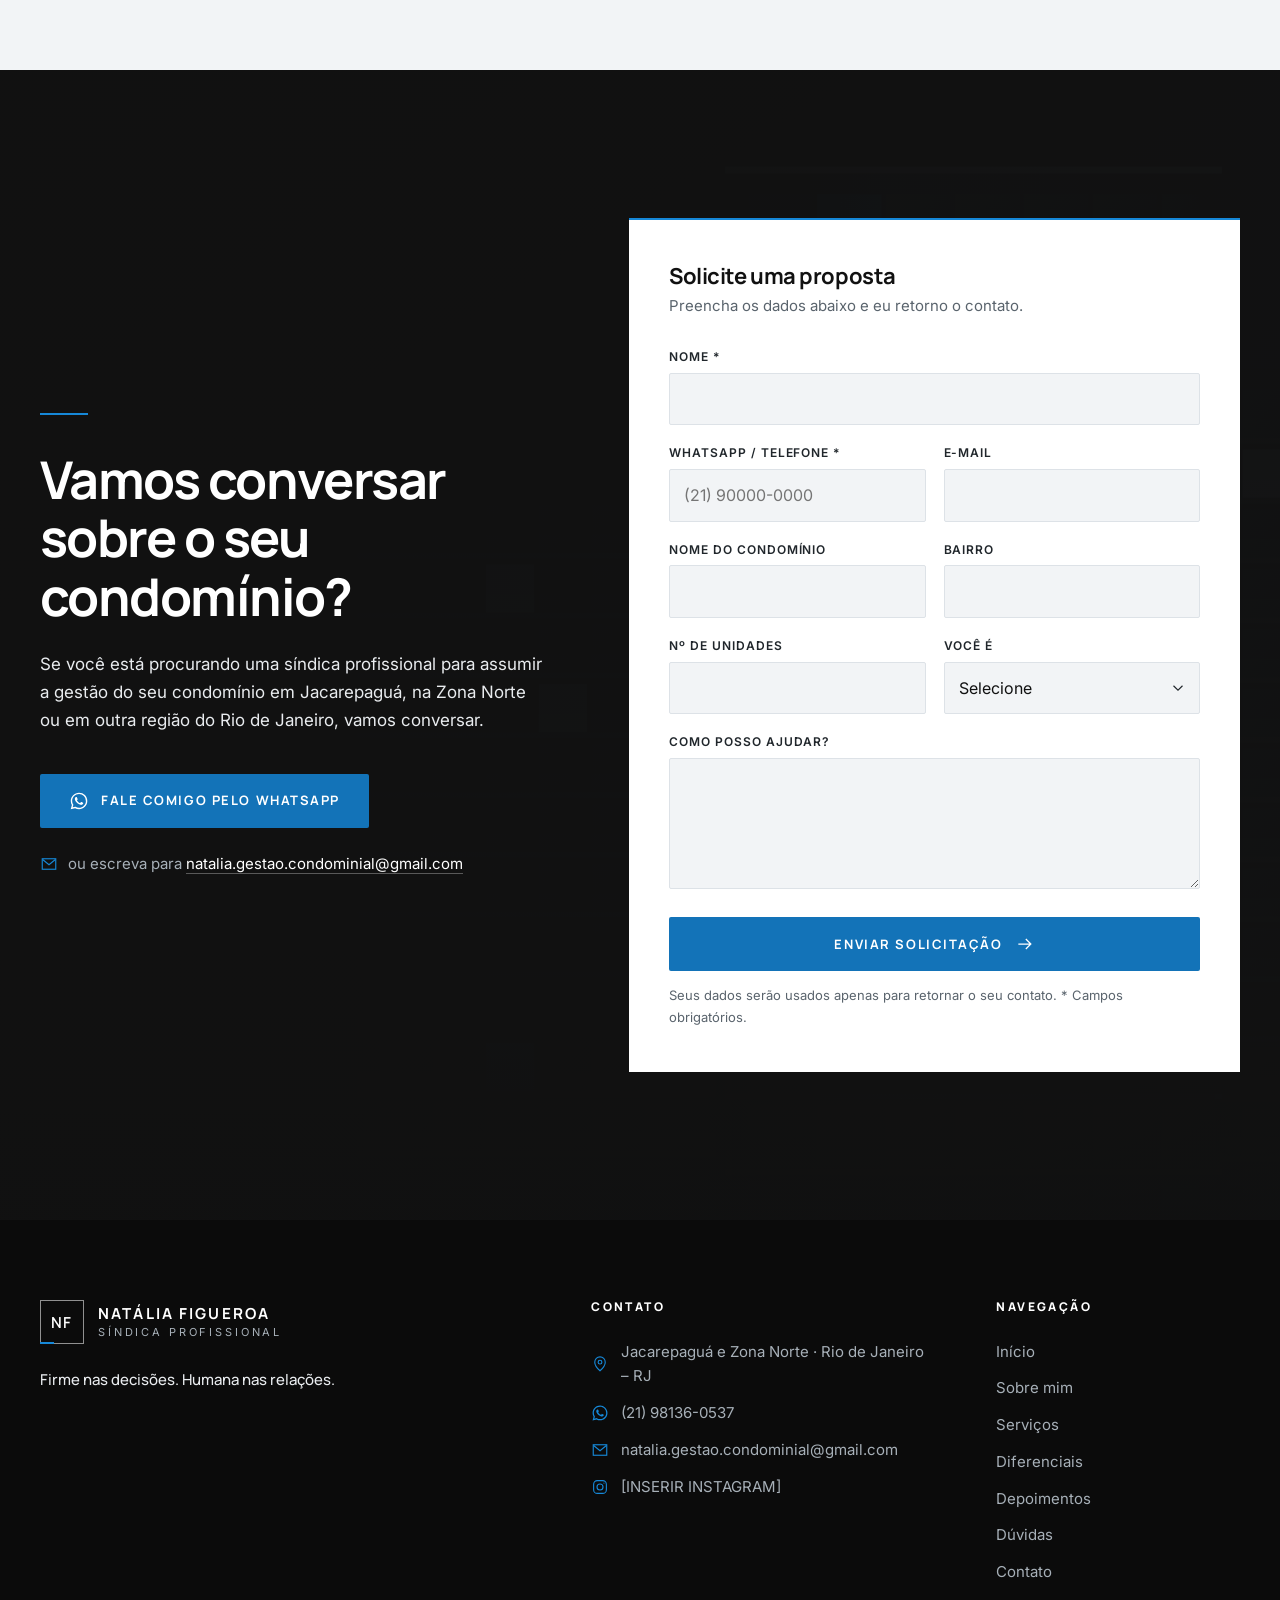
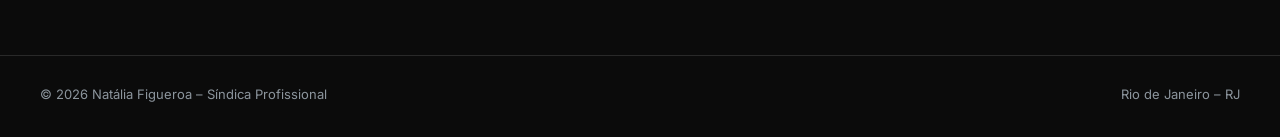
==== commit 031e3eb0: "Exibe a seção de depoimentos e restaura o link no menu Co-Authored-By: Claude Opus 5.5 <noreply@anth" ====
--- a/index.html
+++ b/index.html
@@ -171,7 +171,7 @@
           <li><a class="nav__link" href="#servicos">Serviços</a></li>
           <li><a class="nav__link" href="#diferenciais">Diferenciais</a></li>
           <li><a class="nav__link" href="#experiencia">Experiência</a></li>
-          <li><a class="nav__link" href="#duvidas">Dúvidas</a></li>
+          <li><a class="nav__link" href="#depoimentos">Depoimentos</a></li>
           <li><a class="nav__link" href="#contato">Contato</a></li>
         </ul>
         <a class="btn btn--primary btn--sm nav__cta" data-whatsapp href="https://wa.me/5521981360537" target="_blank" rel="noopener">
@@ -508,8 +508,7 @@
     </section>
 
     <!-- ================= 9. DEPOIMENTOS ================= -->
-    <!-- OCULTA até haver depoimentos reais: para exibir, remova o atributo "hidden" abaixo e volte o link "Depoimentos" no menu e no rodapé -->
-    <section class="section testimonials" id="depoimentos" aria-labelledby="depoimentos-title" hidden>
+    <section class="section testimonials" id="depoimentos" aria-labelledby="depoimentos-title">
       <div class="container">
         <header class="section-head section-head--split">
           <div>
@@ -561,7 +560,7 @@
     </section>
 
     <!-- ================= PERGUNTAS FREQUENTES ================= -->
-    <section class="section faq" id="duvidas" aria-labelledby="duvidas-title">
+    <section class="section section--light faq" id="duvidas" aria-labelledby="duvidas-title">
       <div class="container faq__grid">
         <header class="section-head">
           <p class="eyebrow reveal">Dúvidas frequentes</p>
@@ -712,6 +711,7 @@
           <li><a href="#sobre-mim">Sobre mim</a></li>
           <li><a href="#servicos">Serviços</a></li>
           <li><a href="#diferenciais">Diferenciais</a></li>
+          <li><a href="#depoimentos">Depoimentos</a></li>
           <li><a href="#duvidas">Dúvidas</a></li>
           <li><a href="#contato">Contato</a></li>
         </ul>
